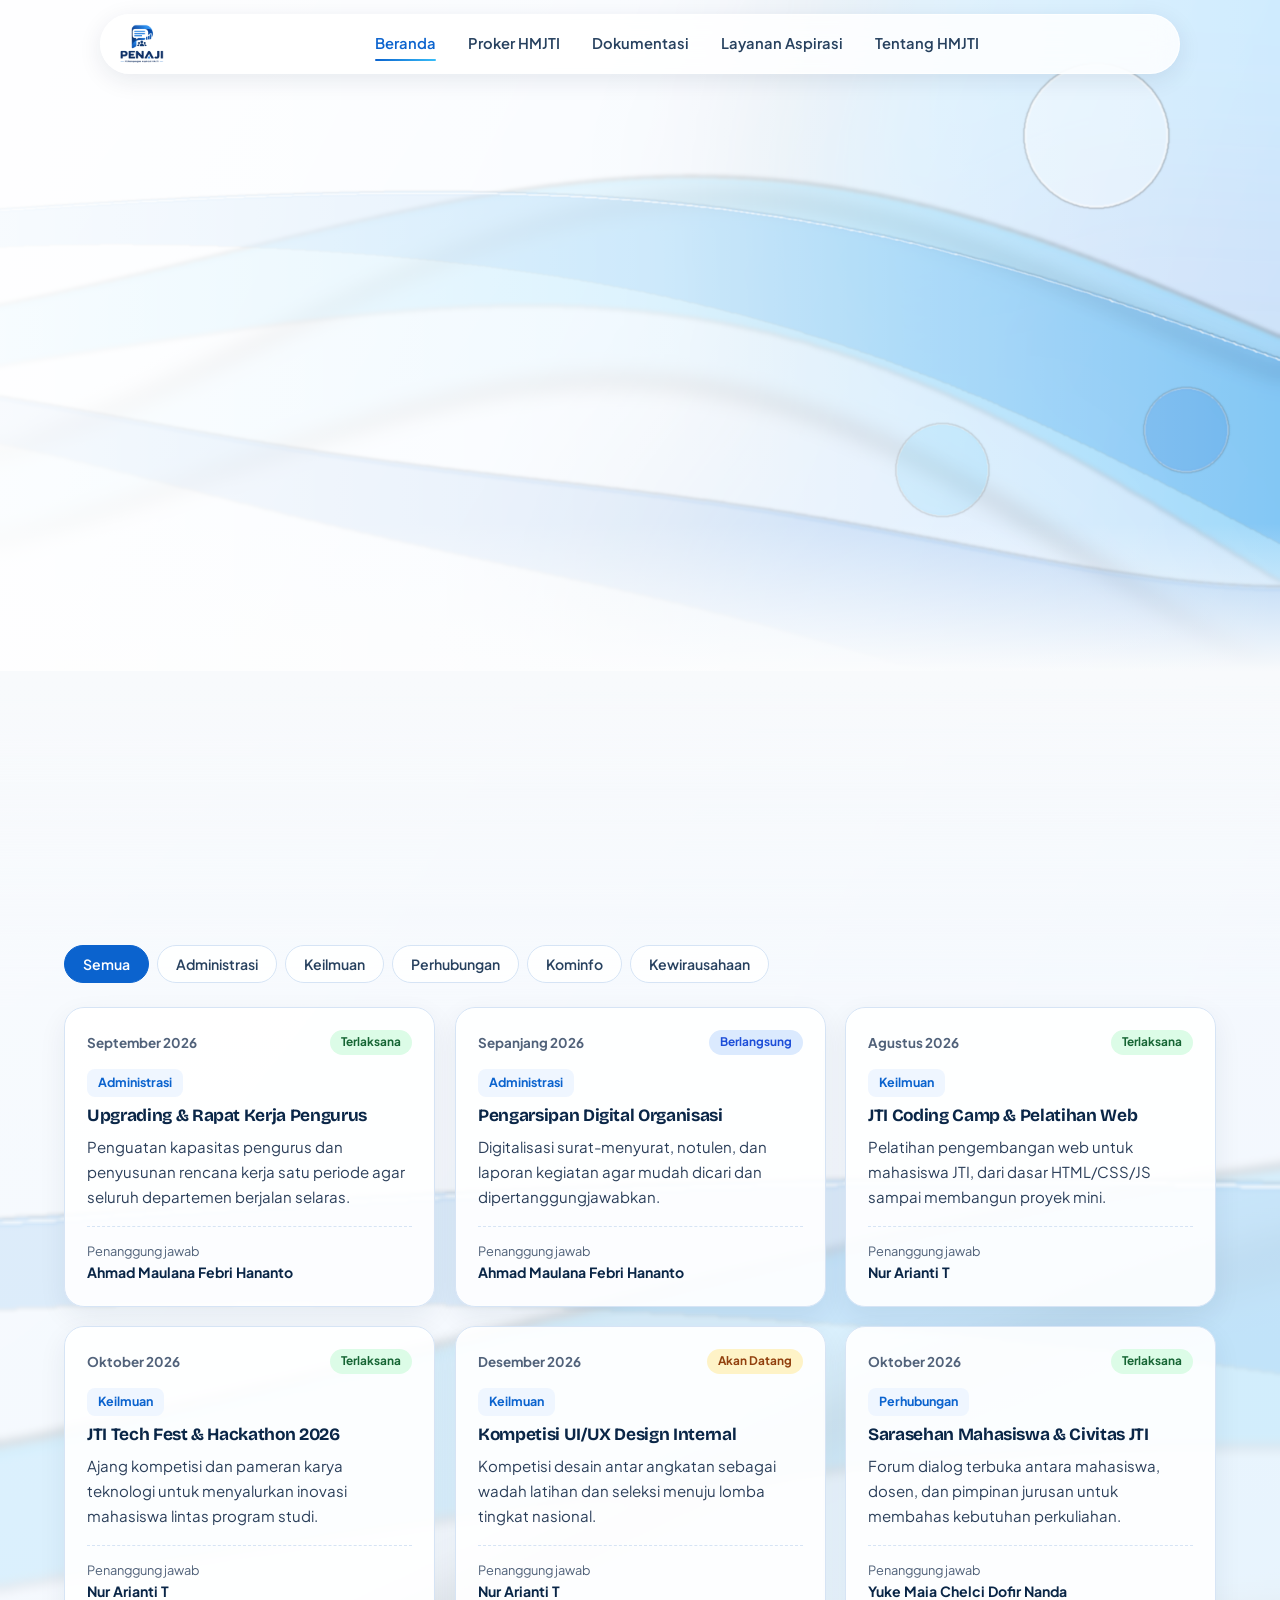
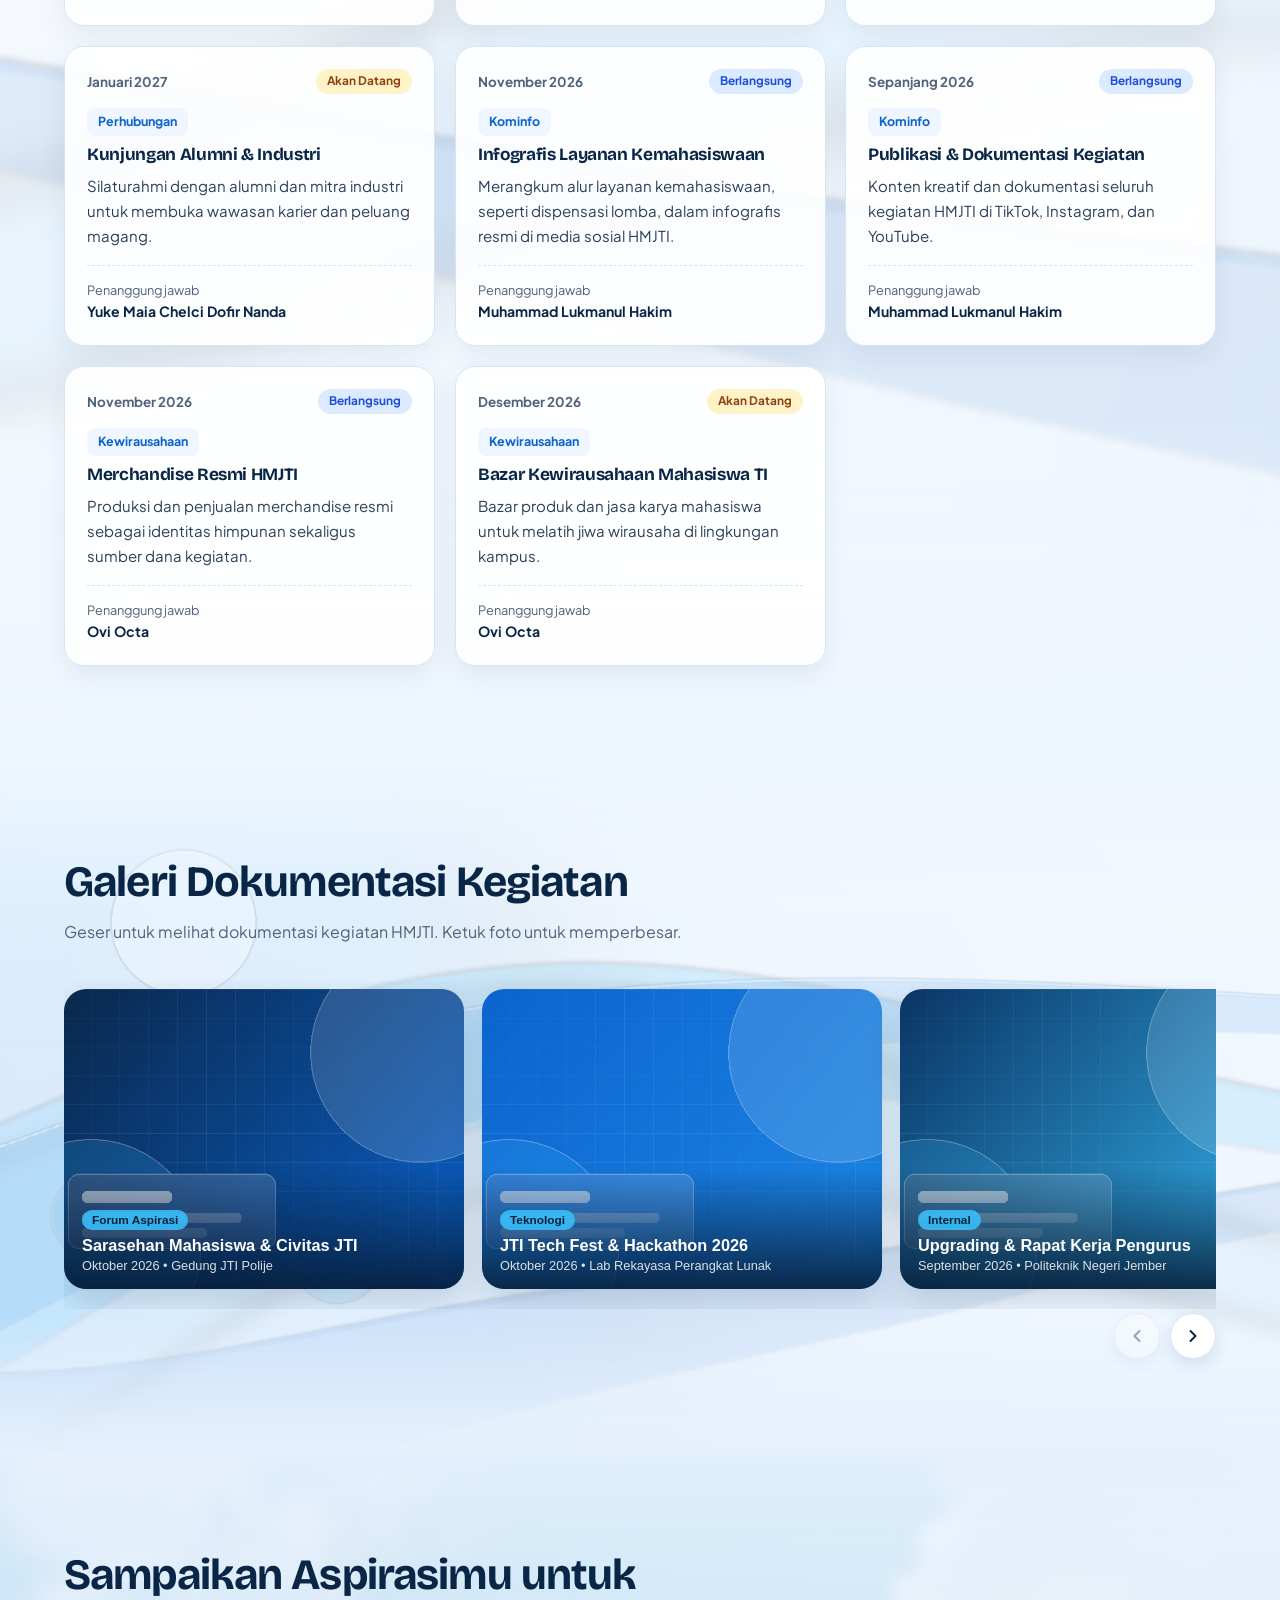
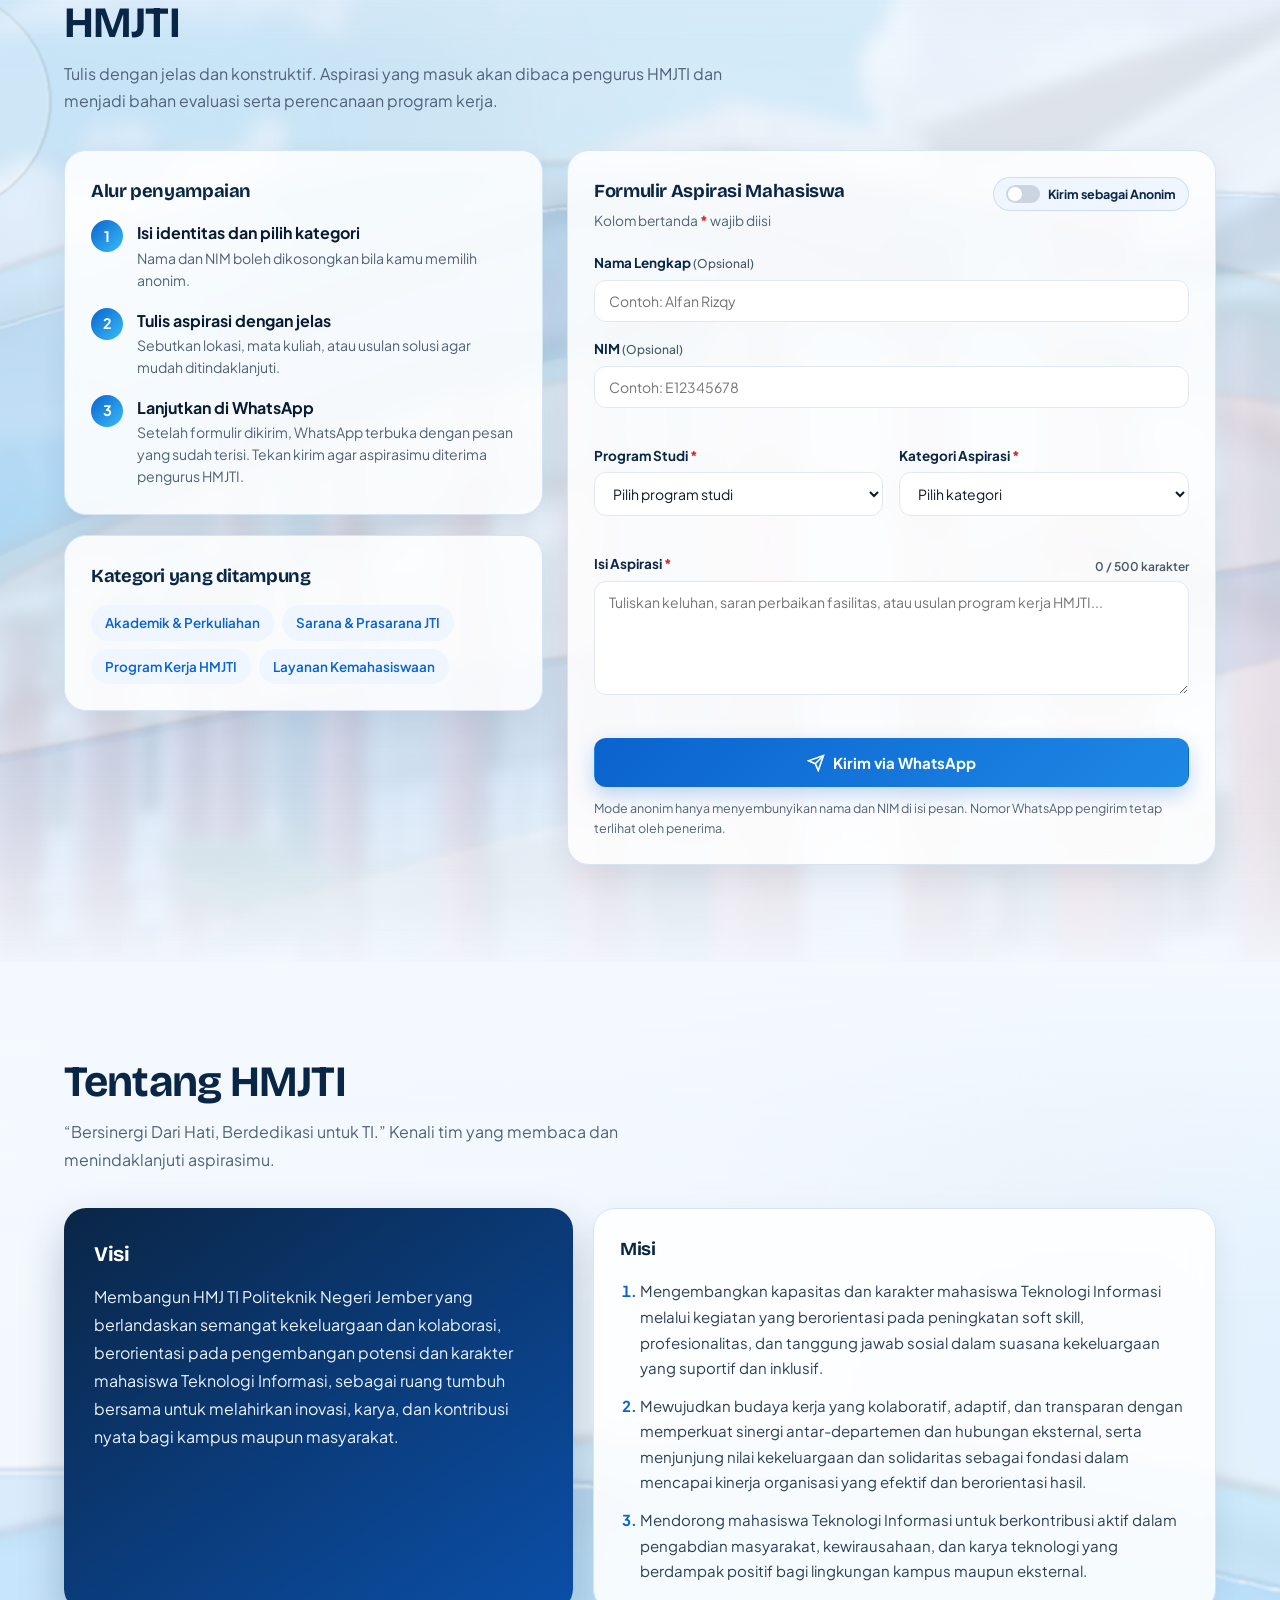
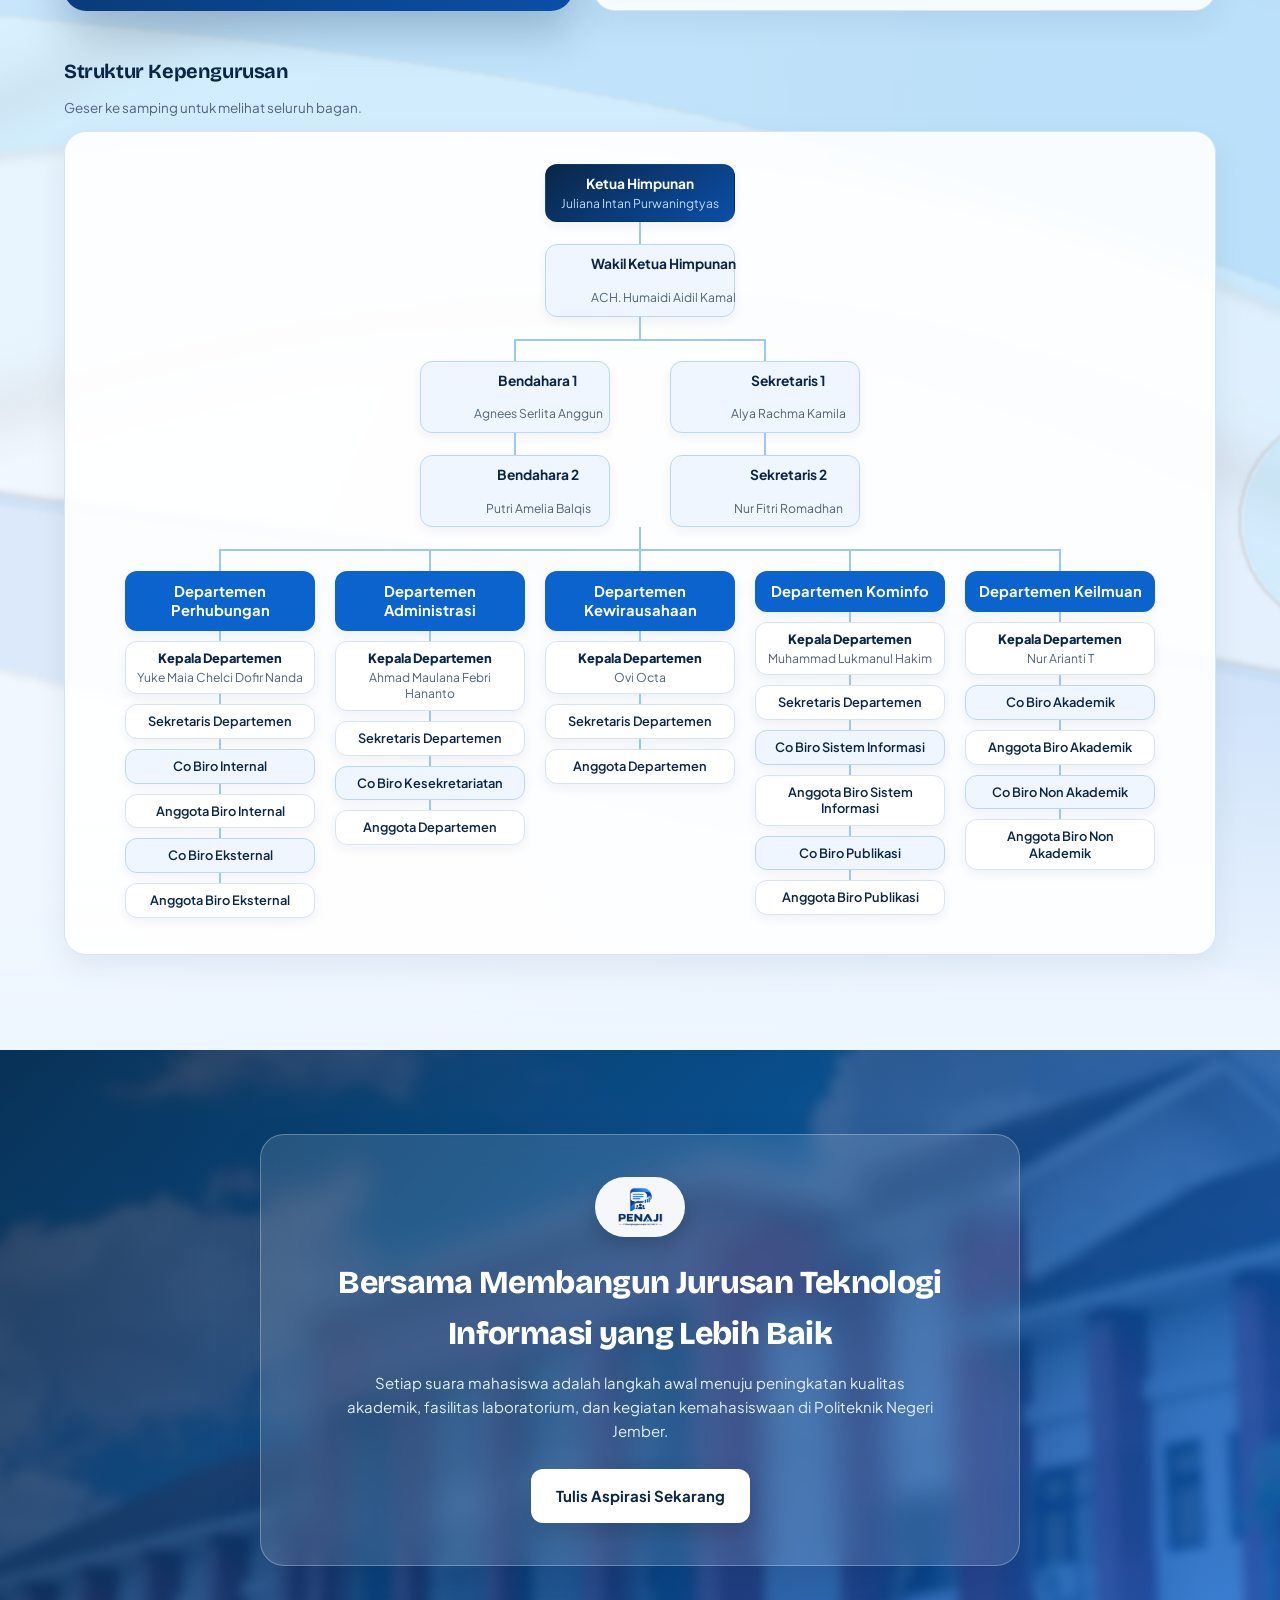
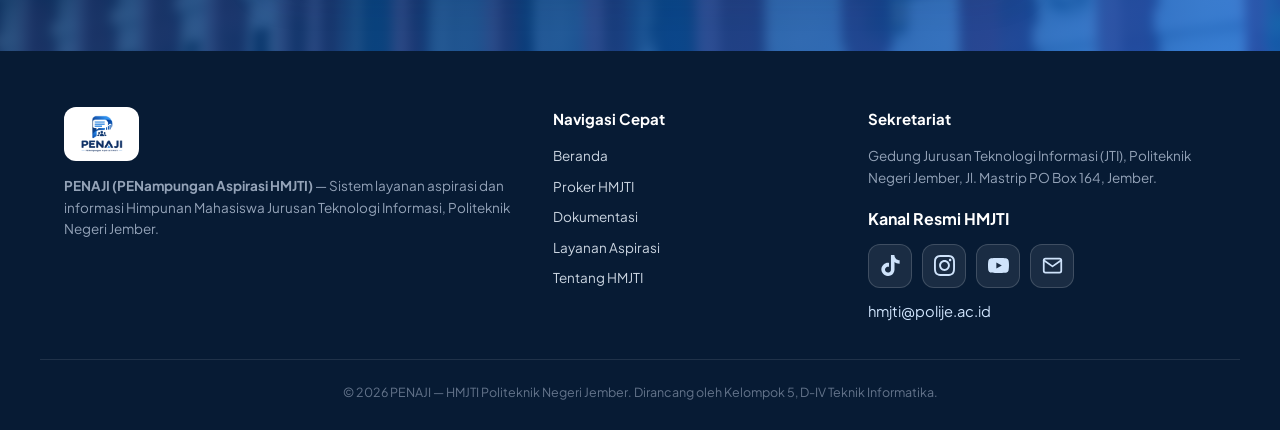
==== index.html @ df143fda "kkkkk" ====
<!DOCTYPE html>
<html lang="id" class="scroll-smooth">

<head>
  <meta charset="UTF-8" />
  <meta name="viewport" content="width=device-width, initial-scale=1.0" />
  <title>PENAJI — PENampungan Aspirasi HMJTI | Politeknik Negeri Jember</title>
  <link rel="preconnect" href="https://fonts.googleapis.com" />
  <link rel="preconnect" href="https://fonts.gstatic.com" crossorigin />
  <link
    href="https://fonts.googleapis.com/css2?family=Plus+Jakarta+Sans:wght@400;500;600;700;800&family=Bricolage+Grotesque:opsz,wght@12..96,600;12..96,700;12..96,800&display=swap"
    rel="stylesheet" />
  <link rel="stylesheet" href="css/style.css" />
  <link rel="stylesheet" href="css/penaji.css" />
  <link rel="stylesheet" href="css/hierarki.css" />
  <meta name="theme-color" content="#0A2647" />
</head>

<body>

  <div id="publicView" class="view-container">

    <noscript>
      <style>
        .reveal {
          opacity: 1 !important;
          transform: none !important
        }
      </style>
    </noscript>
    <header class="topnav" id="topnav">
      <div class="container tn-in">
        <a href="#beranda" class="tn-brand" aria-label="Beranda PENAJI"><img src="assets/logo-penaji.png"
            alt="Logo PENAJI" /></a>
        <nav class="tn-links" id="navMenu" aria-label="Navigasi utama">
          <a class="tl active" href="#beranda">Beranda</a>
          <a class="tl" href="#proker">Proker HMJTI</a>
          <a class="tl" href="#galeri">Dokumentasi</a>
          <a class="tl" href="#aspirasi">Layanan Aspirasi</a>
          <a class="tl" href="#profil">Tentang HMJTI</a>
        </nav>
        <button type="button" class="tn-burger" id="mobileMenuBtn" aria-label="Buka menu" aria-expanded="false"
          aria-controls="navMenu"><span></span><span></span><span></span></button>
      </div>
    </header>

    <section id="beranda" class="hero">
      <div class="container hero-grid">
        <div class="hero-left" id="heroLeft">
          <span class="pill reveal"><i class="pulse"></i>Platform Resmi Aspirasi Mahasiswa JTI Polije</span>
          <h1 class="reveal">Suarakan Aspirasimu, Wujudkan Perubahan Nyata di <em>JTI Polije</em></h1>
          <p class="lead reveal"><strong>PENAJI (PENampungan Aspirasi HMJTI)</strong> adalah portal resmi Himpunan
            Mahasiswa Jurusan Teknologi Informasi Politeknik Negeri Jember untuk menampung saran, kritik, dan usulan
            secara terstruktur.</p>
          <div class="hero-cta reveal">
            <a href="#aspirasi" class="btn btn-primary btn-lg">
              <svg width="18" height="18" viewBox="0 0 24 24" fill="none" stroke="currentColor" stroke-width="2.2"
                stroke-linecap="round" stroke-linejoin="round">
                <path d="M21 15a2 2 0 0 1-2 2H7l-4 4V5a2 2 0 0 1 2-2h14a2 2 0 0 1 2 2z" />
              </svg>
              Kirim Aspirasi Sekarang
            </a>
            <a href="#proker" class="btn btn-glass btn-lg">Lihat Proker HMJTI</a>
          </div>
        </div>
        <div class="reveal" style="--i:2">
          <aside class="hl float f3">
            <div class="hl-h">
              <h3>Highlight Proker HMJTI</h3><a href="#proker">Lihat semua</a>
            </div>
            <div id="hlList"></div>
          </aside>
        </div>
      </div>
    </section>

    <section id="proker" class="sx b1">
      <div class="container">
        <div class="sh reveal">
          <h2>Program Kerja HMJTI</h2>
          <p>Rangkaian program kerja HMJTI yang dijalankan oleh tiap departemen. Pilih departemen untuk melihat program
            yang sudah terlaksana, sedang berlangsung, maupun yang akan datang.</p>
        </div>
        <div class="fps reveal" id="prokerFilters" role="group" aria-label="Filter proker berdasarkan departemen">
          <button type="button" class="fp active" data-f="all" aria-pressed="true">Semua</button>
          <button type="button" class="fp" data-f="Administrasi" aria-pressed="false">Administrasi</button>
          <button type="button" class="fp" data-f="Keilmuan" aria-pressed="false">Keilmuan</button>
          <button type="button" class="fp" data-f="Perhubungan" aria-pressed="false">Perhubungan</button>
          <button type="button" class="fp" data-f="Kominfo" aria-pressed="false">Kominfo</button>
          <button type="button" class="fp" data-f="Kewirausahaan" aria-pressed="false">Kewirausahaan</button>
        </div>
        <div class="pg" id="prokerGrid" aria-live="polite"></div>
      </div>
    </section>

    <section id="galeri" class="sx b2">
      <div class="container">
        <div class="sh reveal">
          <h2>Galeri Dokumentasi Kegiatan</h2>
          <p>Geser untuk melihat dokumentasi kegiatan HMJTI. Ketuk foto untuk memperbesar.</p>
        </div>
        <div class="car reveal">
          <div class="track" id="galTrack" tabindex="0" aria-label="Galeri foto kegiatan"></div>
          <div class="car-ctl">
            <button type="button" class="car-btn" id="galPrev" aria-label="Foto sebelumnya"><svg width="20" height="20"
                viewBox="0 0 24 24" fill="none" stroke="currentColor" stroke-width="2.4" stroke-linecap="round"
                stroke-linejoin="round">
                <polyline points="15 18 9 12 15 6" />
              </svg></button>
            <button type="button" class="car-btn" id="galNext" aria-label="Foto berikutnya"><svg width="20" height="20"
                viewBox="0 0 24 24" fill="none" stroke="currentColor" stroke-width="2.4" stroke-linecap="round"
                stroke-linejoin="round">
                <polyline points="9 18 15 12 9 6" />
              </svg></button>
          </div>
        </div>
      </div>
    </section>

    <section id="aspirasi" class="sx b3">
      <div class="container">
        <div class="sh reveal">
          <h2>Sampaikan Aspirasimu untuk HMJTI</h2>
          <p>Tulis dengan jelas dan konstruktif. Aspirasi yang masuk akan dibaca pengurus HMJTI dan menjadi bahan
            evaluasi serta perencanaan program kerja.</p>
        </div>
        <div class="asp-grid">
          <div class="asp-side">
            <div class="card reveal" style="--i:0">
              <h3>Alur penyampaian</h3>
              <ol class="steps">
                <li><b>1</b>
                  <div><strong>Isi identitas dan pilih kategori</strong>
                    <p>Nama dan NIM boleh dikosongkan bila kamu memilih anonim.</p>
                  </div>
                </li>
                <li><b>2</b>
                  <div><strong>Tulis aspirasi dengan jelas</strong>
                    <p>Sebutkan lokasi, mata kuliah, atau usulan solusi agar mudah ditindaklanjuti.</p>
                  </div>
                </li>
                <li><b>3</b>
                  <div><strong>Lanjutkan di WhatsApp</strong>
                    <p>Setelah formulir dikirim, WhatsApp terbuka dengan pesan yang sudah terisi. Tekan kirim agar
                      aspirasimu diterima pengurus HMJTI.</p>
                  </div>
                </li>
              </ol>
            </div>
            <div class="card reveal" style="--i:1">
              <h3>Kategori yang ditampung</h3>
              <div class="chips"><span>Akademik &amp; Perkuliahan</span><span>Sarana &amp; Prasarana
                  JTI</span><span>Program Kerja HMJTI</span><span>Layanan Kemahasiswaan</span></div>
            </div>
          </div>

          <div class="card form-card reveal" style="--i:1">
            <div class="fc-head">
              <div>
                <h3>Formulir Aspirasi Mahasiswa</h3>
                <p>Kolom bertanda <span class="req">*</span> wajib diisi</p>
              </div>
              <label class="anon-switch"><input type="checkbox" id="anonToggle" /><span class="anon-slider"></span><span
                  class="anon-text">Kirim sebagai Anonim</span></label>
            </div>
            <form id="aspirasiForm" novalidate>
              <div class="form-group">
                <label for="inputNama" class="form-label">Nama Lengkap <span class="opt-tag">(Opsional)</span></label>
                <input type="text" id="inputNama" class="form-control" placeholder="Contoh: Alfan Rizqy"
                  autocomplete="name" />
              </div>
              <div class="form-group">
                <label for="inputNim" class="form-label">NIM <span class="opt-tag">(Opsional)</span></label>
                <input type="text" id="inputNim" class="form-control" placeholder="Contoh: E12345678" maxlength="12"
                  autocomplete="off" />
                <span class="error-msg" id="errNim"></span>
              </div>
              <div class="row2">
                <div class="form-group">
                  <label for="selectProdi" class="form-label">Program Studi <span class="req">*</span></label>
                  <select id="selectProdi" class="form-control" required>
                    <option value="">Pilih program studi</option>
                    <option>D-IV Teknik Informatika</option>
                    <option>D-III Manajemen Informatika</option>
                    <option>D-III Teknik Komputer</option>
                    <option>D-IV Teknologi Rekayasa Komputer</option>
                  </select>
                  <span class="error-msg" id="errProdi"></span>
                </div>
                <div class="form-group">
                  <label for="selectKategori" class="form-label">Kategori Aspirasi <span class="req">*</span></label>
                  <select id="selectKategori" class="form-control" required>
                    <option value="">Pilih kategori</option>
                    <option value="Akademik &amp; Perkuliahan">Akademik &amp; Perkuliahan</option>
                    <option value="Sarana &amp; Prasarana JTI">Sarana &amp; Prasarana JTI</option>
                    <option value="Program Kerja HMJTI">Program Kerja HMJTI</option>
                    <option value="Layanan Kemahasiswaan">Layanan Kemahasiswaan</option>
                  </select>
                  <span class="error-msg" id="errKategori"></span>
                </div>
              </div>
              <div class="form-group">
                <div class="lb-between"><label for="textareaAspirasi" class="form-label">Isi Aspirasi <span
                      class="req">*</span></label><span class="char-counter" id="charCounter">0 / 500 karakter</span>
                </div>
                <textarea id="textareaAspirasi" class="form-control" rows="5" maxlength="500"
                  placeholder="Tuliskan keluhan, saran perbaikan fasilitas, atau usulan program kerja HMJTI..."
                  required></textarea>
                <span class="error-msg" id="errAspirasi"></span>
              </div>
              <button type="submit" class="btn btn-primary btn-block btn-lg">
                <svg width="18" height="18" viewBox="0 0 24 24" fill="none" stroke="currentColor" stroke-width="2.2">
                  <line x1="22" y1="2" x2="11" y2="13" />
                  <polygon points="22 2 15 22 11 13 2 9 22 2" />
                </svg>
                Kirim via WhatsApp
              </button>
              <p style="margin:12px 0 0;font-size:12.5px;color:#51627a;line-height:1.55">Mode anonim hanya
                menyembunyikan nama dan NIM di isi pesan. Nomor WhatsApp pengirim tetap terlihat oleh penerima.</p>
            </form>
          </div>
        </div>
      </div>
    </section>

    <section id="profil" class="sx b4">
      <div class="container">
        <div class="sh reveal">
          <h2>Tentang HMJTI</h2>
          <p>“Bersinergi Dari Hati, Berdedikasi untuk TI.” Kenali tim yang membaca dan menindaklanjuti aspirasimu.</p>
        </div>
        <div class="vm">
          <div class="vcard reveal" style="--i:0">
            <h3>Visi</h3>
            <p>Membangun HMJ TI Politeknik Negeri Jember yang berlandaskan semangat kekeluargaan dan kolaborasi,
              berorientasi pada pengembangan potensi dan karakter mahasiswa Teknologi Informasi, sebagai ruang tumbuh
              bersama untuk melahirkan inovasi, karya, dan kontribusi nyata bagi kampus maupun masyarakat.</p>
          </div>
          <div class="card reveal" style="--i:1">
            <h3>Misi</h3>
            <ol class="misi">
              <li>Mengembangkan kapasitas dan karakter mahasiswa Teknologi Informasi melalui kegiatan yang berorientasi
                pada peningkatan soft skill, profesionalitas, dan tanggung jawab sosial dalam suasana kekeluargaan yang
                suportif dan inklusif.</li>
              <li>Mewujudkan budaya kerja yang kolaboratif, adaptif, dan transparan dengan memperkuat sinergi
                antar-departemen dan hubungan eksternal, serta menjunjung nilai kekeluargaan dan solidaritas sebagai
                fondasi dalam mencapai kinerja organisasi yang efektif dan berorientasi hasil.</li>
              <li>Mendorong mahasiswa Teknologi Informasi untuk berkontribusi aktif dalam pengabdian masyarakat,
                kewirausahaan, dan karya teknologi yang berdampak positif bagi lingkungan kampus maupun eksternal.</li>
            </ol>
          </div>
        </div>
        <h3 class="sub reveal">Struktur Kepengurusan</h3>
        <p class="org-hint reveal">Geser ke samping untuk melihat seluruh bagan.</p>
        <div class="org-wrap reveal">
          <div class="org" id="orgChart" role="group" aria-label="Bagan hierarki kepengurusan HMJTI"></div>
        </div>
      </div>
    </section>

    <section class="cta-banner-section">
      <div class="cta-bg-wrapper" aria-hidden="true">
        <img src="assets/gedung-jti.jpg" alt="Gedung Jurusan Teknologi Informasi Politeknik Negeri Jember"
          class="cta-bg-blur-img" />
        <div class="cta-bg-overlay"></div>
      </div>

      <div class="container cta-banner-inner">
        <div class="cta-glass-box">
          <div class="cta-logo-pill">
            <img src="assets/logo-penaji.png" alt="Logo PENAJI" />
          </div>
          <h2>Bersama Membangun Jurusan Teknologi Informasi yang Lebih Baik</h2>
          <p>
            Setiap suara mahasiswa adalah langkah awal menuju peningkatan kualitas akademik, fasilitas laboratorium, dan
            kegiatan kemahasiswaan di Politeknik Negeri Jember.
          </p>
          <div class="cta-banner-buttons">
            <a href="#aspirasi" class="btn btn-white btn-lg">Tulis Aspirasi Sekarang</a>
          </div>
        </div>
      </div>
    </section>

    <footer class="site-footer no-print">
      <div class="container footer-grid">
        <div class="footer-brand">
          <div class="footer-logo-wrap">
            <img src="assets/logo-penaji.png" alt="Logo PENAJI HMJTI" />
          </div>
          <p>
            <strong>PENAJI (PENampungan Aspirasi HMJTI)</strong> — Sistem layanan aspirasi dan informasi Himpunan
            Mahasiswa Jurusan Teknologi Informasi, Politeknik Negeri Jember.
          </p>
        </div>

        <div class="footer-links">
          <h4>Navigasi Cepat</h4>
          <ul>
            <li><a href="#beranda">Beranda</a></li>
            <li><a href="#proker">Proker HMJTI</a></li>
            <li><a href="#galeri">Dokumentasi</a></li>
            <li><a href="#aspirasi">Layanan Aspirasi</a></li>
            <li><a href="#profil">Tentang HMJTI</a></li>
          </ul>
        </div>

        <div class="footer-contact">
          <h4>Sekretariat</h4>
          <p>Gedung Jurusan Teknologi Informasi (JTI), Politeknik Negeri Jember, Jl. Mastrip PO Box 164, Jember.</p>
          <svg width="0" height="0" style="position:absolute" aria-hidden="true">
            <defs>
              <linearGradient id="igG" x1="0" y1="1" x2="1" y2="0">
                <stop offset="0" stop-color="#FEDA75" />
                <stop offset=".35" stop-color="#FA7E1E" />
                <stop offset=".6" stop-color="#D62976" />
                <stop offset=".8" stop-color="#962FBF" />
                <stop offset="1" stop-color="#4F5BD5" />
              </linearGradient>
            </defs>
          </svg>
          <div class="kanal">
            <h5>Kanal Resmi HMJTI</h5>
            <div class="kn-row"><a class="kn kn-tt" href="https://www.tiktok.com/@hmjtipolije" target="_blank"
                rel="noopener noreferrer" aria-label="TikTok HMJTI"><svg viewBox="0 0 24 24" aria-hidden="true">
                  <path
                    d="M12.525.02c1.31-.02 2.61-.01 3.91-.02.08 1.53.63 3.09 1.75 4.17 1.12 1.11 2.7 1.62 4.24 1.79v4.03c-1.44-.05-2.89-.35-4.2-.97-.57-.26-1.1-.59-1.62-.93-.01 2.92.01 5.84-.02 8.75-.08 1.4-.54 2.79-1.35 3.94-1.31 1.92-3.58 3.17-5.91 3.21-1.43.08-2.86-.31-4.08-1.03-2.02-1.19-3.44-3.37-3.65-5.71-.02-.5-.03-1-.01-1.49.18-1.9 1.12-3.72 2.58-4.96 1.66-1.44 3.98-2.13 6.15-1.72.02 1.48-.04 2.96-.04 4.44-.99-.32-2.15-.23-3.02.37-.63.41-1.11 1.04-1.36 1.75-.21.51-.15 1.07-.14 1.61.24 1.64 1.82 3.02 3.5 2.87 1.12-.01 2.19-.66 2.77-1.61.19-.33.4-.67.41-1.06.1-1.79.06-3.57.07-5.36.01-4.03-.01-8.05.02-12.07z" />
                </svg></a><a class="kn kn-ig" href="https://www.instagram.com/hmjtipolije" target="_blank"
                rel="noopener noreferrer" aria-label="Instagram HMJTI"><svg viewBox="0 0 24 24" aria-hidden="true">
                  <path
                    d="M12 2.163c3.204 0 3.584.012 4.85.07 3.252.148 4.771 1.691 4.919 4.919.058 1.265.069 1.645.069 4.849 0 3.205-.012 3.584-.069 4.849-.149 3.225-1.664 4.771-4.919 4.919-1.266.058-1.644.07-4.85.07-3.204 0-3.584-.012-4.849-.07-3.26-.149-4.771-1.699-4.919-4.92-.058-1.265-.07-1.644-.07-4.849 0-3.204.013-3.583.07-4.849.149-3.227 1.664-4.771 4.919-4.919 1.266-.057 1.645-.069 4.849-.069zm0-2.163c-3.259 0-3.667.014-4.947.072-4.358.2-6.78 2.618-6.98 6.98-.059 1.281-.073 1.689-.073 4.948 0 3.259.014 3.668.072 4.948.2 4.358 2.618 6.78 6.98 6.98 1.281.058 1.689.072 4.948.072 3.259 0 3.668-.014 4.948-.072 4.351-.2 6.78-2.618 6.98-6.98.059-1.28.073-1.689.073-4.948 0-3.259-.014-3.667-.072-4.947-.196-4.354-2.617-6.78-6.979-6.98-1.281-.059-1.69-.073-4.949-.073zm0 5.838c-3.403 0-6.162 2.759-6.162 6.162s2.759 6.163 6.162 6.163 6.162-2.759 6.162-6.163c0-3.403-2.759-6.162-6.162-6.162zm0 10.162c-2.209 0-4-1.79-4-4 0-2.209 1.791-4 4-4s4 1.791 4 4c0 2.21-1.791 4-4 4zm6.406-11.845c-.796 0-1.441.645-1.441 1.44s.645 1.44 1.441 1.44c.795 0 1.439-.645 1.439-1.44s-.644-1.44-1.439-1.44z" />
                </svg></a><a class="kn kn-yt" href="https://www.youtube.com/@hmjtipolije" target="_blank"
                rel="noopener noreferrer" aria-label="YouTube HMJTI"><svg viewBox="0 0 24 24" aria-hidden="true">
                  <path
                    d="M23.498 6.186a3.016 3.016 0 0 0-2.122-2.136C19.505 3.545 12 3.545 12 3.545s-7.505 0-9.377.505A3.017 3.017 0 0 0 .502 6.186C0 8.07 0 12 0 12s0 3.93.502 5.814a3.016 3.016 0 0 0 2.122 2.136c1.871.505 9.376.505 9.376.505s7.505 0 9.377-.505a3.015 3.015 0 0 0 2.122-2.136C24 15.93 24 12 24 12s0-3.93-.502-5.814zM9.545 15.568V8.432L15.818 12l-6.273 3.568z" />
                </svg></a><a class="kn kn-ml" href="mailto:hmjti@polije.ac.id" aria-label="Email HMJTI"><svg class="st"
                  viewBox="0 0 24 24" aria-hidden="true">
                  <rect x="2" y="4" width="20" height="16" rx="2" />
                  <polyline points="22,6 12,13 2,6" />
                </svg></a></div><a class="kn-mail" href="mailto:hmjti@polije.ac.id">hmjti@polije.ac.id</a>
          </div>
        </div>
      </div>

      <div class="container footer-bottom">
        <span>&copy; 2026 PENAJI — HMJTI Politeknik Negeri Jember. Dirancang oleh Kelompok 5, D-IV Teknik
          Informatika.</span>
      </div>
    </footer>
  </div>

  <div class="modal-backdrop hidden no-print" id="successModal" role="dialog" aria-modal="true"
    aria-labelledby="successModalTitle">
    <div class="modal-card success-modal-card">
      <div class="success-icon-ring">
        <svg width="32" height="32" viewBox="0 0 24 24" fill="none" stroke="currentColor" stroke-width="2.6"
          stroke-linecap="round" stroke-linejoin="round">
          <polyline points="20 6 9 17 4 12" />
        </svg>
      </div>
      <span class="feature-badge" data-fid="F-07">F-07 • Notifikasi Sukses</span>
      <h3 id="successModalTitle">Lanjutkan di WhatsApp</h3>
      <p>Aspirasimu sudah disiapkan dalam pesan WhatsApp. <strong>Tekan tombol kirim di WhatsApp</strong> agar sampai ke
        pengurus HMJTI.</p>
      <div class="success-modal-actions" style="flex-wrap:wrap">
        <a class="btn btn-primary" id="waRetryBtn" href="#" target="_blank" rel="noopener noreferrer">Buka WhatsApp
          Lagi</a>
        <button type="button" class="btn btn-glass" id="closeSuccessModalBtn">Selesai</button>
      </div>
    </div>
  </div>

  <div class="modal-backdrop hidden no-print" id="lightboxModal" role="dialog" aria-modal="true">
    <div class="modal-card lightbox-card">
      <button type="button" class="modal-close" id="closeLightboxBtn" aria-label="Tutup Pratinjau">&times;</button>
      <img src="" alt="" id="lightboxImg" class="lightbox-img" />
      <div class="lightbox-caption">
        <h4 id="lightboxTitle"></h4>
        <p id="lightboxDate"></p>
      </div>
    </div>
  </div>

  <script src="js/app.js"></script>
</body>
---- css/style.css ----
/* PENAJI - style.css (admin, modal, form, tombol, CTA, footer). Dimuat sebelum penaji.css */
:root {
  --navy: #0A2647;
  --navy-dark: #071B34;
  --royal: #0B63CE;
  --electric: #1E88E5;
  --sky: #38BDF8;
  --bg-page: #F8FAFC;
  --bg-tint: #EFF6FF;
  --white: #FFFFFF;
  --text-main: #0F172A;
  --text-muted: #475569;
  --border-light: #E2E8F0;
  --border-blue: rgba(11, 99, 206, .16);
  --shadow-sm: 0 4px 14px rgba(10, 38, 71, .05);
  --shadow-md: 0 12px 32px rgba(10, 38, 71, .08);
  --shadow-lg: 0 22px 48px rgba(10, 38, 71, .14);
  --radius-md: 16px;
  --radius-lg: 24px
}

*,
*::before,
*::after {
  box-sizing: border-box
}

body {
  margin: 0;
  font-family: 'Plus Jakarta Sans', -apple-system, BlinkMacSystemFont, sans-serif;
  color: var(--text-main);
  background-color: var(--bg-page);
  line-height: 1.6;
  -webkit-font-smoothing: antialiased
}

img {
  max-width: 100%;
  display: block
}

a {
  color: inherit;
  text-decoration: none
}

.hidden {
  display: none !important
}

.container {
  width: 100%;
  max-width: 1200px;
  margin: 0 auto;
  padding: 0 24px
}

/* Badge ID fitur */
.feature-badge {
  display: none;
  align-items: center;
  padding: 3px 9px;
  border-radius: 6px;
  background: #FEF3C7;
  color: #92400E;
  border: 1px solid #F59E0B;
  font-size: 11px;
  font-weight: 700;
  letter-spacing: .02em
}

body.show-feature-badges .feature-badge {
  display: inline-flex
}

/* Tombol */
.btn {
  display: inline-flex;
  align-items: center;
  justify-content: center;
  gap: 8px;
  font-family: inherit;
  font-weight: 700;
  border-radius: 12px;
  border: 1px solid transparent;
  cursor: pointer;
  transition: all .22s ease;
  padding: 11px 20px;
  font-size: 14px
}

.btn-sm {
  padding: 8px 15px;
  font-size: 13px;
  border-radius: 10px
}

.btn-lg {
  padding: 14px 24px;
  font-size: 15px
}

.btn-block {
  width: 100%
}

.btn-primary {
  background: linear-gradient(135deg, var(--royal), var(--electric));
  color: var(--white);
  box-shadow: 0 8px 20px rgba(11, 99, 206, .26)
}

.btn-primary:hover {
  transform: translateY(-1px);
  box-shadow: 0 12px 26px rgba(11, 99, 206, .34)
}

.btn-glass {
  background: rgba(255, 255, 255, .85);
  border-color: var(--border-blue);
  color: var(--navy);
  backdrop-filter: blur(8px)
}

.btn-glass:hover {
  background: var(--white);
  border-color: var(--royal);
  color: var(--royal)
}

.btn-white {
  background: var(--white);
  color: var(--navy);
  box-shadow: 0 10px 24px rgba(0, 0, 0, .16)
}

.btn-white:hover {
  background: #F0F9FF;
  transform: translateY(-1px)
}

.btn-excel {
  background: #0F766E;
  color: var(--white)
}

.btn-excel:hover {
  background: #0D5F59
}

.btn-outline-danger {
  background: #FEF2F2;
  border-color: #FECACA;
  color: #DC2626
}

.btn-outline-danger:hover {
  background: #FEE2E2
}

.badge-blue {
  background: #DBEAFE;
  color: var(--royal);
  font-size: 12px;
  font-weight: 700;
  padding: 4px 11px;
  border-radius: 999px
}

.card-surface {
  background: var(--white);
  border: 1px solid var(--border-light);
  border-radius: var(--radius-lg);
  padding: 28px;
  box-shadow: var(--shadow-sm)
}

/* Form */
.req {
  color: #DC2626;
  font-weight: 800
}

.opt-tag {
  font-weight: 500;
  color: var(--text-muted);
  font-size: 12px
}

.anon-switch {
  display: inline-flex;
  align-items: center;
  gap: 8px;
  cursor: pointer;
  background: var(--bg-tint);
  padding: 6px 12px;
  border-radius: 999px;
  border: 1px solid var(--border-blue)
}

.anon-switch input {
  display: none
}

.anon-slider {
  width: 34px;
  height: 18px;
  background: #CBD5E1;
  border-radius: 999px;
  position: relative;
  transition: .2s
}

.anon-slider::after {
  content: "";
  width: 14px;
  height: 14px;
  border-radius: 50%;
  background: var(--white);
  position: absolute;
  top: 2px;
  left: 2px;
  transition: .2s
}

.anon-switch input:checked+.anon-slider {
  background: var(--royal)
}

.anon-switch input:checked+.anon-slider::after {
  transform: translateX(16px)
}

.anon-text {
  font-size: 12.5px;
  font-weight: 700;
  color: var(--navy)
}

.form-group {
  margin-bottom: 16px
}

.form-label {
  display: block;
  font-size: 13.5px;
  font-weight: 700;
  color: var(--navy);
  margin-bottom: 6px
}

.char-counter {
  font-size: 12px;
  color: var(--text-muted);
  font-weight: 600
}

.form-control {
  width: 100%;
  padding: 11px 14px;
  border-radius: 12px;
  border: 1.5px solid var(--border-light);
  font-family: inherit;
  font-size: 14px;
  color: var(--text-main);
  background: var(--white);
  transition: border-color .2s, box-shadow .2s
}

.form-control:focus {
  outline: none;
  border-color: var(--royal);
  box-shadow: 0 0 0 3px rgba(11, 99, 206, .12)
}

.form-control.is-invalid {
  border-color: #EF4444;
  background: #FEF2F2
}

.form-control:disabled {
  background: #F1F5F9;
  color: var(--text-muted);
  cursor: not-allowed
}

.error-msg {
  display: block;
  font-size: 12px;
  font-weight: 600;
  color: #DC2626;
  margin-top: 5px;
  min-height: 16px
}

/* CTA banner */
.cta-banner-section {
  position: relative;
  overflow: hidden;
  padding: 84px 0
}

.cta-bg-wrapper {
  position: absolute;
  inset: 0;
  z-index: 0
}

.cta-bg-blur-img {
  width: 100%;
  height: 100%;
  object-fit: cover;
  object-position: center 35%;
  filter: blur(5px);
  transform: scale(1.06)
}

.cta-bg-overlay {
  position: absolute;
  inset: 0;
  background: linear-gradient(135deg, rgba(10, 38, 71, .86) 0%, rgba(11, 99, 206, .78) 100%)
}

.cta-banner-inner {
  position: relative;
  z-index: 1;
  display: flex;
  justify-content: center
}

.cta-glass-box {
  max-width: 760px;
  text-align: center;
  background: rgba(255, 255, 255, .12);
  backdrop-filter: blur(14px);
  border: 1px solid rgba(255, 255, 255, .28);
  border-radius: var(--radius-lg);
  padding: 42px 36px;
  color: var(--white);
  box-shadow: var(--shadow-lg)
}

.cta-logo-pill {
  display: inline-flex;
  background: rgba(255, 255, 255, .95);
  padding: 10px 22px;
  border-radius: 999px;
  margin-bottom: 20px;
  box-shadow: 0 8px 20px rgba(0, 0, 0, .16)
}

.cta-logo-pill img {
  height: 40px;
  width: auto
}

.cta-glass-box h2 {
  margin: 0 0 12px;
  font-size: clamp(24px, 3vw, 32px);
  font-weight: 800
}

.cta-glass-box p {
  margin: 0 auto 26px;
  max-width: 600px;
  font-size: 15px;
  color: #E0F2FE
}

.cta-banner-buttons {
  display: flex;
  flex-wrap: wrap;
  justify-content: center;
  gap: 14px
}

/* Footer */
.site-footer {
  background: var(--navy-dark);
  color: #CBD5E1;
  padding: 56px 0 28px
}

.footer-grid {
  display: grid;
  grid-template-columns: 1.3fr .8fr 1fr;
  gap: 36px;
  padding-bottom: 36px;
  border-bottom: 1px solid rgba(255, 255, 255, .1)
}

.footer-logo-wrap {
  display: inline-flex;
  background: var(--white);
  padding: 8px 16px;
  border-radius: 12px;
  margin-bottom: 14px
}

.footer-logo-wrap img {
  height: 38px
}

.footer-brand p,
.footer-contact p {
  margin: 0;
  font-size: 13.5px;
  color: #94A3B8
}

.footer-links h4,
.footer-contact h4 {
  margin: 0 0 14px;
  color: var(--white);
  font-size: 15px
}

.footer-links ul {
  list-style: none;
  margin: 0;
  padding: 0;
  display: flex;
  flex-direction: column;
  gap: 9px;
  font-size: 13.5px
}

.footer-links a:hover {
  color: var(--sky)
}

.footer-bottom {
  padding-top: 22px;
  text-align: center;
  font-size: 12.5px;
  color: #64748B
}

/* Admin */
.admin-container {
  min-height: calc(100vh - 46px);
  background: var(--bg-page);
  padding-bottom: 64px
}

.admin-topbar {
  background: var(--white);
  border-bottom: 1px solid var(--border-light);
  padding: 14px 0
}

.admin-topbar-inner {
  display: flex;
  flex-wrap: wrap;
  align-items: center;
  justify-content: space-between;
  gap: 14px
}

.admin-brand-group {
  display: flex;
  align-items: center;
  gap: 12px
}

.admin-logo {
  height: 40px
}

.admin-role-badge {
  background: #DBEAFE;
  color: var(--royal);
  font-size: 12px;
  font-weight: 700;
  padding: 4px 12px;
  border-radius: 999px
}

.admin-user-actions {
  display: flex;
  align-items: center;
  gap: 12px
}

.admin-user-pill {
  display: inline-flex;
  align-items: center;
  gap: 7px;
  font-size: 13px;
  font-weight: 700;
  color: var(--navy);
  background: var(--bg-page);
  padding: 6px 12px;
  border-radius: 999px;
  border: 1px solid var(--border-light)
}

.status-dot-green {
  width: 8px;
  height: 8px;
  border-radius: 50%;
  background: #16A34A
}

.admin-main {
  padding-top: 32px
}

.admin-page-head {
  display: flex;
  flex-wrap: wrap;
  align-items: flex-end;
  justify-content: space-between;
  gap: 18px;
  margin-bottom: 24px
}

.admin-page-head h1 {
  margin: 0 0 6px;
  font-size: 26px;
  color: var(--navy)
}

.admin-page-head p {
  margin: 0;
  font-size: 14px;
  color: var(--text-muted)
}

.export-buttons {
  display: flex;
  flex-wrap: wrap;
  gap: 10px
}

.admin-filter-bar {
  display: grid;
  grid-template-columns: 1.5fr 1fr 1fr .8fr;
  gap: 12px;
  padding: 18px;
  margin-bottom: 20px
}

.search-box {
  position: relative;
  display: flex;
  align-items: center
}

.search-box svg {
  position: absolute;
  left: 13px;
  color: var(--text-muted)
}

.search-box input {
  width: 100%;
  padding: 10px 14px 10px 38px;
  border-radius: 11px;
  border: 1.5px solid var(--border-light);
  font-family: inherit;
  font-size: 13.5px
}

.table-card {
  padding: 0;
  overflow: hidden
}

.table-responsive {
  overflow-x: auto
}

.aspirasi-table {
  width: 100%;
  border-collapse: collapse;
  font-size: 13.5px
}

.aspirasi-table th {
  background: var(--bg-tint);
  color: var(--navy);
  font-weight: 800;
  text-align: left;
  padding: 14px 16px;
  border-bottom: 1px solid var(--border-blue);
  white-space: nowrap
}

.aspirasi-table td {
  padding: 14px 16px;
  border-bottom: 1px solid var(--border-light);
  vertical-align: top;
  color: var(--text-main)
}

.aspirasi-table tbody tr:hover {
  background: #F8FAFC
}

.status-select {
  padding: 5px 10px;
  border-radius: 999px;
  font-family: inherit;
  font-size: 12px;
  font-weight: 700;
  border: 1px solid transparent;
  cursor: pointer
}

.status-select.st-Menunggu {
  background: #FEF3C7;
  color: #92400E;
  border-color: #FDE68A
}

.status-select.st-Diproses {
  background: #DBEAFE;
  color: var(--royal);
  border-color: #BFDBFE
}

.status-select.st-Selesai {
  background: #DCFCE7;
  color: #15803D;
  border-color: #BBF7D0
}

.table-footer-info {
  padding: 14px 18px;
  display: flex;
  flex-wrap: wrap;
  justify-content: space-between;
  gap: 10px;
  font-size: 12.5px;
  color: var(--text-muted);
  background: #F8FAFC
}

/* Modal */
.modal-backdrop {
  position: fixed;
  inset: 0;
  background: rgba(7, 27, 52, .65);
  backdrop-filter: blur(6px);
  z-index: 1300;
  display: flex;
  align-items: center;
  justify-content: center;
  padding: 20px
}

.modal-card {
  background: var(--white);
  border-radius: var(--radius-lg);
  padding: 32px;
  width: 100%;
  max-width: 440px;
  position: relative;
  box-shadow: var(--shadow-lg);
  animation: modalPop .22s ease
}

@keyframes modalPop {
  from {
    opacity: 0;
    transform: scale(.95) translateY(8px)
  }

  to {
    opacity: 1;
    transform: scale(1) translateY(0)
  }
}

.modal-close {
  position: absolute;
  top: 16px;
  right: 18px;
  background: #F1F5F9;
  border: none;
  width: 32px;
  height: 32px;
  border-radius: 50%;
  font-size: 20px;
  line-height: 1;
  color: var(--text-muted);
  cursor: pointer
}

.login-modal-head {
  text-align: center;
  margin-bottom: 22px
}

.modal-logo {
  height: 46px;
  margin: 0 auto 12px
}

.login-modal-head h3 {
  margin: 6px 0;
  font-size: 21px;
  color: var(--navy)
}

.login-modal-head p {
  margin: 0;
  font-size: 13.5px;
  color: var(--text-muted)
}

.login-error-box {
  background: #FEF2F2;
  border: 1px solid #FECACA;
  color: #DC2626;
  font-size: 12.5px;
  font-weight: 600;
  padding: 10px 12px;
  border-radius: 10px;
  margin-bottom: 14px
}

.demo-cred-box {
  margin-top: 18px;
  padding: 12px 14px;
  background: var(--bg-tint);
  border: 1px dashed var(--royal);
  border-radius: 12px;
  display: flex;
  align-items: center;
  justify-content: space-between;
  gap: 10px;
  font-size: 12px;
  color: var(--navy)
}

.btn-fill-demo {
  background: var(--royal);
  color: var(--white);
  border: none;
  border-radius: 8px;
  padding: 6px 11px;
  font-family: inherit;
  font-size: 11.5px;
  font-weight: 700;
  cursor: pointer
}

.success-modal-card {
  text-align: center
}

.success-icon-ring {
  width: 64px;
  height: 64px;
  border-radius: 50%;
  background: #DBEAFE;
  color: var(--royal);
  display: flex;
  align-items: center;
  justify-content: center;
  margin: 0 auto 14px
}

.success-modal-card h3 {
  margin: 8px 0;
  font-size: 22px;
  color: var(--navy)
}

.success-modal-card p {
  margin: 0 0 22px;
  font-size: 14px;
  color: var(--text-muted)
}

.success-modal-actions {
  display: flex;
  justify-content: center;
  gap: 10px
}

.lightbox-card {
  max-width: 720px;
  padding: 20px
}

.lightbox-img {
  width: 100%;
  border-radius: 14px;
  margin-bottom: 14px
}

.lightbox-caption h4 {
  margin: 0 0 4px;
  color: var(--navy)
}

.lightbox-caption p {
  margin: 0;
  font-size: 13px;
  color: var(--text-muted)
}

.print-only-header {
  display: none
}

/* Cetak / PDF */
@media print {
  body {
    background: #FFF
  }

  .no-print {
    display: none !important
  }

  .print-only-header {
    display: block;
    text-align: center;
    margin-bottom: 20px
  }

  .print-only-header h2 {
    margin: 0 0 4px;
    color: #0A2647
  }

  .print-only-header p {
    margin: 0 0 10px;
    font-size: 12px
  }

  .admin-container {
    display: block !important;
    padding: 0
  }

  .table-card {
    border: 1px solid #CBD5E1;
    box-shadow: none
  }
}

/* Responsif */
@media (max-width:992px) {
  .footer-grid {
    grid-template-columns: 1fr
  }

  .admin-filter-bar {
    grid-template-columns: repeat(2, 1fr)
  }
}

@media (max-width:768px) {
  .admin-filter-bar {
    grid-template-columns: 1fr
  }
}
---- css/penaji.css ----
/* PENAJI redesign: bagian publik. Dimuat setelah style.css (admin, modal, form, CTA, footer). */
:root {
  --ink: #0b1b33;
  --mut: #51627a;
  --line: #d6e4f5;
  --ease: cubic-bezier(.22, .8, .24, 1)
}

html {
  scroll-behavior: smooth;
  scroll-padding-top: 92px
}

body {
  padding-top: 0;
  font-family: 'Plus Jakarta Sans', -apple-system, sans-serif;
  color: var(--ink);
  overflow-x: hidden
}

h1,
h2,
h3 {
  font-family: 'Bricolage Grotesque', 'Plus Jakarta Sans', sans-serif;
  letter-spacing: -.02em
}

:focus-visible {
  outline: 3px solid #38BDF8;
  outline-offset: 3px;
  border-radius: 8px
}

.btn {
  transition: transform .25s var(--ease), box-shadow .25s, background .25s, color .25s
}

.btn:hover {
  transform: translateY(-2px)
}

.btn:active {
  transform: scale(.95)
}

/* reveal berulang: reset instan saat keluar viewport, animasi penuh saat masuk */
.reveal {
  opacity: 0;
  transform: translateY(34px);
  will-change: opacity, transform
}

.reveal.in {
  opacity: 1;
  transform: none;
  transition: opacity .72s var(--ease), transform .72s var(--ease);
  transition-delay: calc(var(--i, 0)*150ms)
}

@keyframes flt {

  0%,
  100% {
    transform: translateY(0)
  }

  50% {
    transform: translateY(-7px)
  }
}

.float {
  animation: flt 6s ease-in-out infinite
}

.f2 {
  animation-delay: -2s
}

.f3 {
  animation-delay: -4s
}

@keyframes pls {
  0% {
    box-shadow: 0 0 0 0 rgba(30, 136, 229, .5)
  }

  100% {
    box-shadow: 0 0 0 9px rgba(30, 136, 229, 0)
  }
}

/* navbar */
.topnav {
  position: fixed;
  top: 14px;
  left: 0;
  right: 0;
  z-index: 900;
  padding: 0 16px;
  pointer-events: none;
  transition: top .35s
}

.topnav.scrolled {
  top: 10px
}

.topnav .tn-in {
  pointer-events: auto;
  position: relative;
  width: 100%;
  max-width: 1080px;
  margin: 0 auto;
  padding: 8px 10px 8px 18px;
  border-radius: 999px;
  background: rgba(255, 255, 255, .84);
  backdrop-filter: blur(14px);
  -webkit-backdrop-filter: blur(14px);
  border: 1px solid rgba(255, 255, 255, .7);
  box-shadow: 0 6px 24px rgba(10, 38, 71, .09);
  transition: box-shadow .35s, padding .35s
}

.topnav.scrolled .tn-in {
  box-shadow: 0 10px 32px rgba(10, 38, 71, .14);
  padding-top: 6px;
  padding-bottom: 6px
}

.tn-in {
  display: flex;
  align-items: center;
  gap: 20px
}

.tn-brand img {
  height: 40px;
  width: auto;
  transition: transform .3s var(--ease)
}

.tn-brand:hover img {
  transform: scale(1.05)
}

.tn-links {
  display: flex;
  gap: 4px;
  margin: 0 auto
}

.tl {
  position: relative;
  padding: 9px 14px;
  border-radius: 10px;
  font-weight: 600;
  font-size: .92rem;
  color: #27415f;
  transition: color .25s, background .25s
}

.tl::after {
  content: "";
  position: absolute;
  left: 14px;
  right: 14px;
  bottom: 4px;
  height: 2px;
  border-radius: 2px;
  background: linear-gradient(90deg, #0B63CE, #38BDF8);
  transform: scaleX(0);
  transition: transform .3s var(--ease)
}

.tl:hover {
  color: #0B63CE;
  background: rgba(11, 99, 206, .07)
}

.tl.active {
  color: #0B63CE
}

.tl.active::after,
.tl:hover::after {
  transform: scaleX(1)
}

.tn-burger {
  display: none;
  width: 44px;
  height: 44px;
  border: 0;
  background: rgba(11, 99, 206, .08);
  border-radius: 12px;
  cursor: pointer;
  flex-direction: column;
  justify-content: center;
  align-items: center;
  gap: 5px;
  transition: transform .2s
}

.tn-burger:active {
  transform: scale(.92)
}

.tn-burger span {
  width: 20px;
  height: 2px;
  background: #0A2647;
  border-radius: 2px;
  transition: transform .3s var(--ease), opacity .2s
}

.topnav.open .tn-burger span:nth-child(1) {
  transform: translateY(7px) rotate(45deg)
}

.topnav.open .tn-burger span:nth-child(2) {
  opacity: 0
}

.topnav.open .tn-burger span:nth-child(3) {
  transform: translateY(-7px) rotate(-45deg)
}

/* hero */
.hero {
  position: relative;
  isolation: isolate;
  padding: 140px 0 96px;
  overflow: hidden
}

.hero::before {
  content: "";
  position: absolute;
  inset: 0;
  z-index: -2;
  background: url(../assets/hero-glass-waves.png) center/cover
}

.hero::after {
  content: "";
  position: absolute;
  inset: 0;
  z-index: -1;
  background: linear-gradient(90deg, rgba(255, 255, 255, .86) 0%, rgba(255, 255, 255, .55) 52%, rgba(255, 255, 255, 0) 100%), linear-gradient(0deg, #f8fafc 0%, rgba(248, 250, 252, 0) 22%)
}

.hero-grid {
  display: grid;
  grid-template-columns: 1.12fr .88fr;
  gap: 56px;
  align-items: center
}

.pill {
  display: inline-flex;
  align-items: center;
  gap: 10px;
  padding: 8px 16px;
  border-radius: 999px;
  background: rgba(255, 255, 255, .8);
  border: 1px solid rgba(11, 99, 206, .2);
  font-weight: 600;
  font-size: .85rem;
  color: #0A2647
}

.pulse {
  width: 9px;
  height: 9px;
  border-radius: 50%;
  background: #1E88E5;
  animation: pls 1.8s infinite
}

.hero h1 {
  font-size: clamp(2.2rem, 4.7vw, 3.7rem);
  line-height: 1.07;
  margin: 20px 0 18px;
  color: #0A2647
}

.hero h1 em {
  font-style: normal;
  background: linear-gradient(90deg, #0B63CE, #38BDF8);
  -webkit-background-clip: text;
  background-clip: text;
  color: transparent
}

.lead {
  max-width: 560px;
  color: var(--mut);
  font-size: 1.04rem;
  line-height: 1.7;
  margin: 0 0 28px
}

.hero-cta {
  display: flex;
  flex-wrap: wrap;
  gap: 12px
}

.hl {
  padding: 26px;
  border-radius: 26px;
  background: rgba(255, 255, 255, .8);
  backdrop-filter: blur(16px);
  border: 1px solid rgba(255, 255, 255, .9);
  box-shadow: 0 26px 60px rgba(10, 38, 71, .16)
}

.hl-h {
  display: flex;
  justify-content: space-between;
  align-items: baseline;
  gap: 12px;
  margin-bottom: 12px
}

.hl-h h3 {
  margin: 0;
  font-size: 1.2rem;
  color: #0A2647
}

.hl-h a {
  font-size: .85rem;
  font-weight: 700;
  color: #0B63CE
}

.hl-h a:hover {
  text-decoration: underline
}

.hl-i {
  display: block;
  padding: 16px;
  margin-top: 10px;
  border-radius: 16px;
  background: #fff;
  border: 1px solid var(--line);
  transition: background .25s, border-color .25s
}

.hl-i:hover {
  background: #EFF6FF;
  border-color: #9cc7f5
}

.hl-t {
  display: flex;
  justify-content: space-between;
  align-items: center;
  gap: 8px;
  font-size: .8rem;
  color: var(--mut);
  font-weight: 600
}

.hl-i b {
  display: block;
  margin: 8px 0 4px;
  color: #0A2647
}

.hl-i p {
  margin: 0;
  font-size: .9rem;
  color: var(--mut);
  display: -webkit-box;
  -webkit-line-clamp: 2;
  -webkit-box-orient: vertical;
  overflow: hidden
}

.sp {
  padding: 3px 11px;
  border-radius: 999px;
  font-size: .74rem;
  font-weight: 700;
  white-space: nowrap
}

.s-ok {
  background: #DCFCE7;
  color: #166534
}

.s-on {
  background: #DBEAFE;
  color: #1D4ED8
}

.s-soon {
  background: #FEF3C7;
  color: #92400E
}

/* section + latar bergambar senada */
.sx {
  position: relative;
  isolation: isolate;
  padding: 96px 0;
  overflow: hidden
}

.sx::before,
.sx::after {
  content: "";
  position: absolute;
  inset: 0;
  z-index: -1;
  pointer-events: none;
  -webkit-mask-image: linear-gradient(transparent, #000 20%, #000 80%, transparent);
  mask-image: linear-gradient(transparent, #000 20%, #000 80%, transparent)
}

.sx::before {
  background: url(../assets/hero-glass-waves.png) var(--bp, center)/cover;
  opacity: .5;
  transform: var(--fl, none)
}

.b1 {
  --bp: left bottom;
  background: linear-gradient(#f8fafc, #eef6ff)
}

.b2 {
  --bp: right top;
  --fl: scaleX(-1);
  background: linear-gradient(#eef6ff, #e6f1fd)
}

.b3 {
  background: linear-gradient(#e6f1fd, #f4f9ff)
}

.b3::before {
  background: url(../assets/gedung-jti.jpg) center/cover;
  filter: blur(7px) saturate(1.1);
  opacity: .17;
  transform: scale(1.05)
}

.b3::after {
  background: url(../assets/hero-glass-waves.png) center bottom/cover;
  opacity: .4;
  transform: scaleX(-1)
}

.b4 {
  --bp: center top;
  background: linear-gradient(#f4f9ff, #eef6ff)
}

.sh {
  max-width: 660px;
  margin-bottom: 36px
}

.sh h2 {
  font-size: clamp(1.8rem, 3.6vw, 2.7rem);
  line-height: 1.12;
  margin: 0 0 12px;
  color: #0A2647
}

.sh p {
  margin: 0;
  color: var(--mut);
  line-height: 1.7
}

.sub {
  margin: 44px 0 16px;
  font-size: 1.25rem;
  color: #0A2647
}

.card {
  padding: 26px;
  border-radius: 22px;
  background: rgba(255, 255, 255, .86);
  backdrop-filter: blur(10px);
  border: 1px solid var(--line);
  box-shadow: 0 12px 32px rgba(10, 38, 71, .07)
}

.card h3 {
  margin: 0 0 14px;
  font-size: 1.15rem;
  color: #0A2647
}

/* proker */
.fps {
  display: flex;
  flex-wrap: wrap;
  gap: 8px;
  margin-bottom: 24px
}

.fp {
  padding: 9px 18px;
  border-radius: 999px;
  border: 1px solid var(--line);
  background: rgba(255, 255, 255, .85);
  font-weight: 600;
  font-size: .88rem;
  font-family: inherit;
  color: #27415f;
  cursor: pointer;
  transition: transform .2s var(--ease), background .25s, color .25s, border-color .25s
}

.fp:hover {
  border-color: #0B63CE;
  color: #0B63CE;
  transform: translateY(-2px)
}

.fp:active {
  transform: scale(.94)
}

.fp.active {
  background: #0B63CE;
  border-color: #0B63CE;
  color: #fff
}

.pg {
  display: grid;
  grid-template-columns: repeat(auto-fill, minmax(290px, 1fr));
  gap: 20px
}

.pg>.reveal {
  display: flex
}

.pc {
  display: flex;
  flex-direction: column;
  width: 100%;
  padding: 22px;
  border-radius: 20px;
  background: rgba(255, 255, 255, .9);
  border: 1px solid var(--line);
  box-shadow: 0 10px 28px rgba(10, 38, 71, .07);
  transition: transform .35s var(--ease), box-shadow .35s, border-color .35s
}

.pc:hover {
  transform: translateY(-5px) scale(1.025);
  box-shadow: 0 22px 46px rgba(11, 99, 206, .18);
  border-color: #9cc7f5
}

.pc-top {
  display: flex;
  justify-content: space-between;
  align-items: center;
  gap: 8px
}

.pc-top time {
  font-size: .84rem;
  font-weight: 700;
  color: var(--mut)
}

.pc-cat {
  align-self: flex-start;
  margin: 14px 0 8px;
  padding: 4px 11px;
  border-radius: 8px;
  background: #EFF6FF;
  color: #0B63CE;
  font-size: .78rem;
  font-weight: 700
}

.pc-title {
  margin: 0 0 8px;
  font-size: 1.08rem;
  line-height: 1.3;
  color: #0A2647
}

.pc-txt {
  margin: 0 0 16px;
  color: #2b3f5a;
  line-height: 1.65;
  font-size: .94rem
}

.pc-by {
  margin-top: auto;
  padding-top: 14px;
  border-top: 1px dashed var(--line);
  display: flex;
  flex-direction: column;
  font-size: .8rem;
  color: var(--mut)
}

.pc-by b {
  color: #0A2647;
  font-size: .88rem
}

.empty {
  grid-column: 1/-1;
  padding: 40px;
  text-align: center;
  color: var(--mut);
  background: rgba(255, 255, 255, .7);
  border-radius: 20px
}

/* carousel */
.car {
  position: relative
}

.track {
  display: flex;
  gap: 18px;
  overflow-x: auto;
  scroll-snap-type: x mandatory;
  scrollbar-width: none;
  padding: 8px 2px 20px;
  cursor: grab;
  -webkit-overflow-scrolling: touch
}

.track::-webkit-scrollbar {
  display: none
}

.track.drag {
  scroll-snap-type: none;
  cursor: grabbing;
  scroll-behavior: auto
}

.track>.reveal {
  flex: 0 0 min(400px, 84%);
  scroll-snap-align: start
}

.slide {
  position: relative;
  display: block;
  width: 100%;
  aspect-ratio: 4/3;
  padding: 0;
  border: 0;
  border-radius: 22px;
  overflow: hidden;
  cursor: pointer;
  box-shadow: 0 14px 34px rgba(10, 38, 71, .15);
  transition: transform .35s var(--ease), box-shadow .35s
}

.slide:hover {
  transform: scale(1.025);
  box-shadow: 0 24px 50px rgba(11, 99, 206, .26)
}

.slide img {
  width: 100%;
  height: 100%;
  object-fit: cover;
  pointer-events: none;
  -webkit-user-drag: none;
  transition: transform .6s var(--ease)
}

.slide:hover img {
  transform: scale(1.07)
}

.sl-ov {
  position: absolute;
  inset: auto 0 0 0;
  padding: 44px 18px 16px;
  text-align: left;
  color: #fff;
  background: linear-gradient(0deg, rgba(7, 27, 52, .88), transparent)
}

.sl-ov em {
  font-style: normal;
  font-size: .74rem;
  font-weight: 700;
  padding: 3px 10px;
  border-radius: 999px;
  background: rgba(56, 189, 248, .9);
  color: #06223f
}

.sl-ov b {
  display: block;
  margin: 8px 0 2px;
  font-size: 1.02rem;
  line-height: 1.3
}

.sl-ov small {
  opacity: .85;
  font-size: .8rem
}

.car-ctl {
  display: flex;
  justify-content: flex-end;
  gap: 10px;
  margin-top: 4px
}

.car-btn {
  width: 46px;
  height: 46px;
  border-radius: 50%;
  border: 1px solid var(--line);
  background: #fff;
  color: #0A2647;
  display: grid;
  place-items: center;
  cursor: pointer;
  box-shadow: 0 6px 16px rgba(10, 38, 71, .1);
  transition: transform .2s var(--ease), background .25s, color .25s
}

.car-btn:hover:not(:disabled) {
  background: #0B63CE;
  color: #fff;
  transform: scale(1.08)
}

.car-btn:active:not(:disabled) {
  transform: scale(.92)
}

.car-btn:disabled {
  opacity: .4;
  cursor: default
}

/* form aspirasi */
.asp-grid {
  display: grid;
  grid-template-columns: .85fr 1.15fr;
  gap: 24px;
  align-items: start
}

.asp-side {
  display: grid;
  gap: 20px
}

.steps {
  list-style: none;
  margin: 0;
  padding: 0;
  display: grid;
  gap: 16px
}

.steps li {
  display: flex;
  gap: 14px
}

.steps b {
  flex: none;
  width: 32px;
  height: 32px;
  border-radius: 50%;
  display: grid;
  place-items: center;
  background: linear-gradient(135deg, #0B63CE, #38BDF8);
  color: #fff;
  font-size: .9rem
}

.steps p {
  margin: 2px 0 0;
  font-size: .88rem;
  color: var(--mut);
  line-height: 1.55
}

.chips {
  display: flex;
  flex-wrap: wrap;
  gap: 8px
}

.chips span {
  padding: 7px 14px;
  border-radius: 999px;
  background: #EFF6FF;
  color: #0B63CE;
  font-size: .84rem;
  font-weight: 600;
  transition: transform .2s, background .2s
}

.chips span:hover {
  transform: translateY(-2px);
  background: #dbeafe
}

.fc-head {
  display: flex;
  justify-content: space-between;
  align-items: flex-start;
  gap: 14px;
  flex-wrap: wrap;
  margin-bottom: 20px
}

.fc-head h3 {
  margin: 0 0 4px
}

.fc-head p {
  margin: 0;
  font-size: .86rem;
  color: var(--mut)
}

.row2 {
  display: grid;
  grid-template-columns: 1fr 1fr;
  gap: 16px
}

.lb-between {
  display: flex;
  justify-content: space-between;
  align-items: center;
  gap: 10px
}

.form-control {
  transition: border-color .25s, box-shadow .25s
}

.form-control:disabled {
  background: #eef3fa;
  cursor: not-allowed
}

/* tentang */
.vm {
  display: grid;
  grid-template-columns: .9fr 1.1fr;
  gap: 20px
}

.vcard {
  padding: 30px;
  border-radius: 22px;
  color: #e8f2ff;
  background: linear-gradient(145deg, #0A2647, #0B4FA8);
  box-shadow: 0 20px 44px rgba(10, 38, 71, .25)
}

.vcard h3 {
  margin: 0 0 12px;
  font-size: 1.3rem;
  color: #fff
}

.vcard p {
  margin: 0;
  line-height: 1.75
}

.misi {
  margin: 0;
  padding-left: 20px;
  display: grid;
  gap: 12px;
  color: #2b3f5a;
  line-height: 1.7;
  font-size: .94rem
}

.misi li::marker {
  color: #0B63CE;
  font-weight: 700
}

.bph {
  display: grid;
  grid-template-columns: repeat(auto-fill, minmax(210px, 1fr));
  gap: 14px
}

.dep {
  display: grid;
  grid-template-columns: repeat(auto-fill, minmax(250px, 1fr));
  gap: 16px
}

.bph>.reveal,
.dep>.reveal {
  display: flex
}

.pp {
  display: flex;
  align-items: center;
  gap: 14px;
  width: 100%;
  padding: 16px;
  border-radius: 18px;
  background: rgba(255, 255, 255, .88);
  border: 1px solid var(--line);
  transition: transform .3s var(--ease), box-shadow .3s
}

.pp:hover {
  transform: translateY(-4px) scale(1.03);
  box-shadow: 0 16px 34px rgba(11, 99, 206, .16)
}

.av {
  flex: none;
  width: 46px;
  height: 46px;
  border-radius: 50%;
  display: grid;
  place-items: center;
  font-weight: 800;
  font-size: .92rem;
  color: #fff;
  background: linear-gradient(135deg, #0A2647, #0B63CE)
}

.pp b {
  display: block;
  font-size: .92rem;
  color: #0A2647;
  line-height: 1.3
}

.pp span {
  font-size: .8rem;
  color: var(--mut)
}

.dp {
  display: block;
  width: 100%;
  padding: 20px;
  border-radius: 20px;
  background: rgba(255, 255, 255, .88);
  border: 1px solid var(--line);
  transition: transform .3s var(--ease), box-shadow .3s
}

.dp:hover {
  transform: translateY(-4px) scale(1.03);
  box-shadow: 0 18px 38px rgba(11, 99, 206, .16)
}

.dp h4 {
  margin: 0 0 4px;
  font-size: 1.05rem;
  color: #0B63CE
}

.dp p {
  margin: 10px 0 0;
  font-size: .86rem;
  color: var(--mut);
  line-height: 1.55
}

.dp strong {
  font-size: .9rem;
  color: #0A2647
}

.dp small {
  display: block;
  color: var(--mut)
}

/* footer: kanal resmi */
.kanal h5 {
  margin: 18px 0 12px;
  font-size: 1rem;
  color: #fff
}

.kn-row {
  display: flex;
  gap: 10px;
  flex-wrap: wrap
}

.kn {
  width: 44px;
  height: 44px;
  display: grid;
  place-items: center;
  border-radius: 12px;
  color: #cfe3fb;
  background: rgba(255, 255, 255, .08);
  border: 1px solid rgba(255, 255, 255, .16);
  transition: transform .25s var(--ease), background .25s, color .25s
}

.kn svg {
  width: 21px;
  height: 21px;
  fill: currentColor
}

.kn svg.st {
  fill: none;
  stroke: currentColor;
  stroke-width: 2;
  stroke-linecap: round;
  stroke-linejoin: round
}

.kn:hover {
  background: #fff;
  transform: translateY(-3px) scale(1.08)
}

.kn:active {
  transform: scale(.92)
}

.kn-tt:hover {
  color: #000
}

.kn-tt:hover svg {
  filter: drop-shadow(1.5px 1.5px 0 #25F4EE) drop-shadow(-1.5px -1.5px 0 #FE2C55)
}

.kn-ig:hover path {
  fill: url(#igG)
}

.kn-yt:hover {
  color: #FF0000
}

.kn-ml:hover {
  color: #EA4335
}

.kn-mail {
  display: inline-block;
  margin-top: 12px;
  font-size: .92rem;
  color: #cfe3fb;
  transition: color .2s
}

.kn-mail:hover {
  color: #fff;
  text-decoration: underline
}

@media (max-width:1024px) {
  .hero-grid {
    grid-template-columns: 1fr;
    gap: 40px
  }

  .hero::after {
    background: linear-gradient(rgba(255, 255, 255, .8), rgba(255, 255, 255, .55)), linear-gradient(0deg, #f8fafc 0%, rgba(248, 250, 252, 0) 20%)
  }

  .hl {
    max-width: 620px
  }

  .asp-grid,
  .vm {
    grid-template-columns: 1fr
  }
}

@media (max-width:900px) {
  .tn-burger {
    display: flex
  }

  .tn-links {
    position: absolute;
    top: 100%;
    left: 0;
    right: 0;
    margin: 10px 0 0;
    flex-direction: column;
    padding: 10px;
    border-radius: 18px;
    background: rgba(255, 255, 255, .97);
    box-shadow: 0 18px 40px rgba(10, 38, 71, .18);
    opacity: 0;
    visibility: hidden;
    transform: translateY(-8px);
    transition: opacity .3s, transform .3s var(--ease), visibility .3s
  }

  .topnav.open .tn-links {
    opacity: 1;
    visibility: visible;
    transform: none
  }

  .tl {
    padding: 13px 16px
  }

  .tl::after {
    display: none
  }

  .tl.active {
    background: #EFF6FF
  }

  .tn-in {
    justify-content: space-between
  }

  .tn-links {
    margin-left: 0
  }
}

@media (max-width:640px) {
  .hero {
    padding: 112px 0 64px
  }

  .sx {
    padding: 68px 0
  }

  .row2 {
    grid-template-columns: 1fr
  }

  .tn-login {
    display: none
  }

  .hero-cta .btn {
    width: 100%
  }

  .card,
  .vcard {
    padding: 20px
  }

  .container {
    padding: 0 18px
  }

  .hl {
    padding: 18px
  }
}

@media (prefers-reduced-motion:reduce) {

  *,
  *::before,
  *::after {
    animation: none !important;
    transition-duration: .01ms !important;
    scroll-behavior: auto !important
  }

  .reveal {
    opacity: 1;
    transform: none
  }
}

.admin-topbar {
  top: 0
}
---- css/hierarki.css ----
/* PENAJI — bagan hierarki kepengurusan. Dimuat setelah penaji.css */
.org-hint {
    margin: -6px 0 12px;
    font-size: .84rem;
    color: var(--mut)
}

.org-wrap {
    overflow-x: auto;
    border-radius: 22px;
    background: rgba(255, 255, 255, .9);
    border: 1px solid var(--line);
    box-shadow: 0 12px 32px rgba(10, 38, 71, .07);
    -webkit-overflow-scrolling: touch
}

.org {
    --lc: #9cc7f5;
    min-width: 1120px;
    padding: 32px 24px 36px;
    display: flex;
    flex-direction: column;
    align-items: center
}

/* node */
.on {
    width: 190px;
    padding: 10px 12px;
    border-radius: 12px;
    text-align: center;
    background: #fff;
    border: 1px solid var(--line);
    box-shadow: 0 4px 12px rgba(10, 38, 71, .06);
    transition: transform .25s var(--ease), box-shadow .25s, border-color .25s
}

.on:hover {
    transform: translateY(-3px);
    box-shadow: 0 12px 24px rgba(11, 99, 206, .16);
    border-color: #9cc7f5
}

.on b {
    display: block;
    font-size: .86rem;
    line-height: 1.3;
    color: #0A2647
}

.on span {
    display: block;
    margin-top: 2px;
    font-size: .76rem;
    color: var(--mut);
    line-height: 1.35
}

.on.top {
    background: linear-gradient(145deg, #0A2647, #0B4FA8);
    border-color: transparent
}

.on.top b {
    color: #fff
}

.on.top span {
    color: #bfdcff
}

.on.bph {
    background: #EFF6FF;
    border-color: #bcd7f6
}

.on.dept {
    background: #0B63CE;
    border-color: transparent
}

.on.dept b {
    color: #fff;
    font-size: .92rem
}

.on.co {
    background: #EFF6FF;
    border-color: #bcd7f6
}

.on.sm {
    padding: 8px 10px
}

.on.sm b {
    font-size: .8rem;
    font-weight: 600
}

.on.kd b {
    font-weight: 800
}

/* garis penghubung */
.vl {
    display: block;
    width: 2px;
    height: 22px;
    background: var(--lc)
}

.vl.s {
    height: 10px
}

.br {
    display: flex;
    justify-content: center
}

.bc {
    position: relative;
    padding: 22px 10px 0;
    display: flex;
    flex-direction: column;
    align-items: center
}

.bc::before {
    content: "";
    position: absolute;
    top: 0;
    left: 50%;
    width: 2px;
    height: 22px;
    margin-left: -1px;
    background: var(--lc)
}

.bc::after {
    content: "";
    position: absolute;
    top: 0;
    left: 0;
    right: 0;
    height: 2px;
    background: var(--lc)
}

.bc:first-child::after {
    left: 50%
}

.bc:last-child::after {
    right: 50%
}

.bc:only-child::after {
    display: none
}

.br.bph-split {
    gap: 60px
}

.br.bph-split>.bc {
    padding-left: 0;
    padding-right: 0
}

.br.bph-split>.bc::after {
    left: 0;
    right: 0
}

.br.bph-split>.bc:first-child::after {
    left: 50%;
    right: -30px
}

.br.bph-split>.bc:last-child::after {
    left: -30px;
    right: 50%
}

.stk {
    display: flex;
    flex-direction: column;
    align-items: center
}

@media (prefers-reduced-motion:reduce) {
    .on {
        transition: none
    }
}
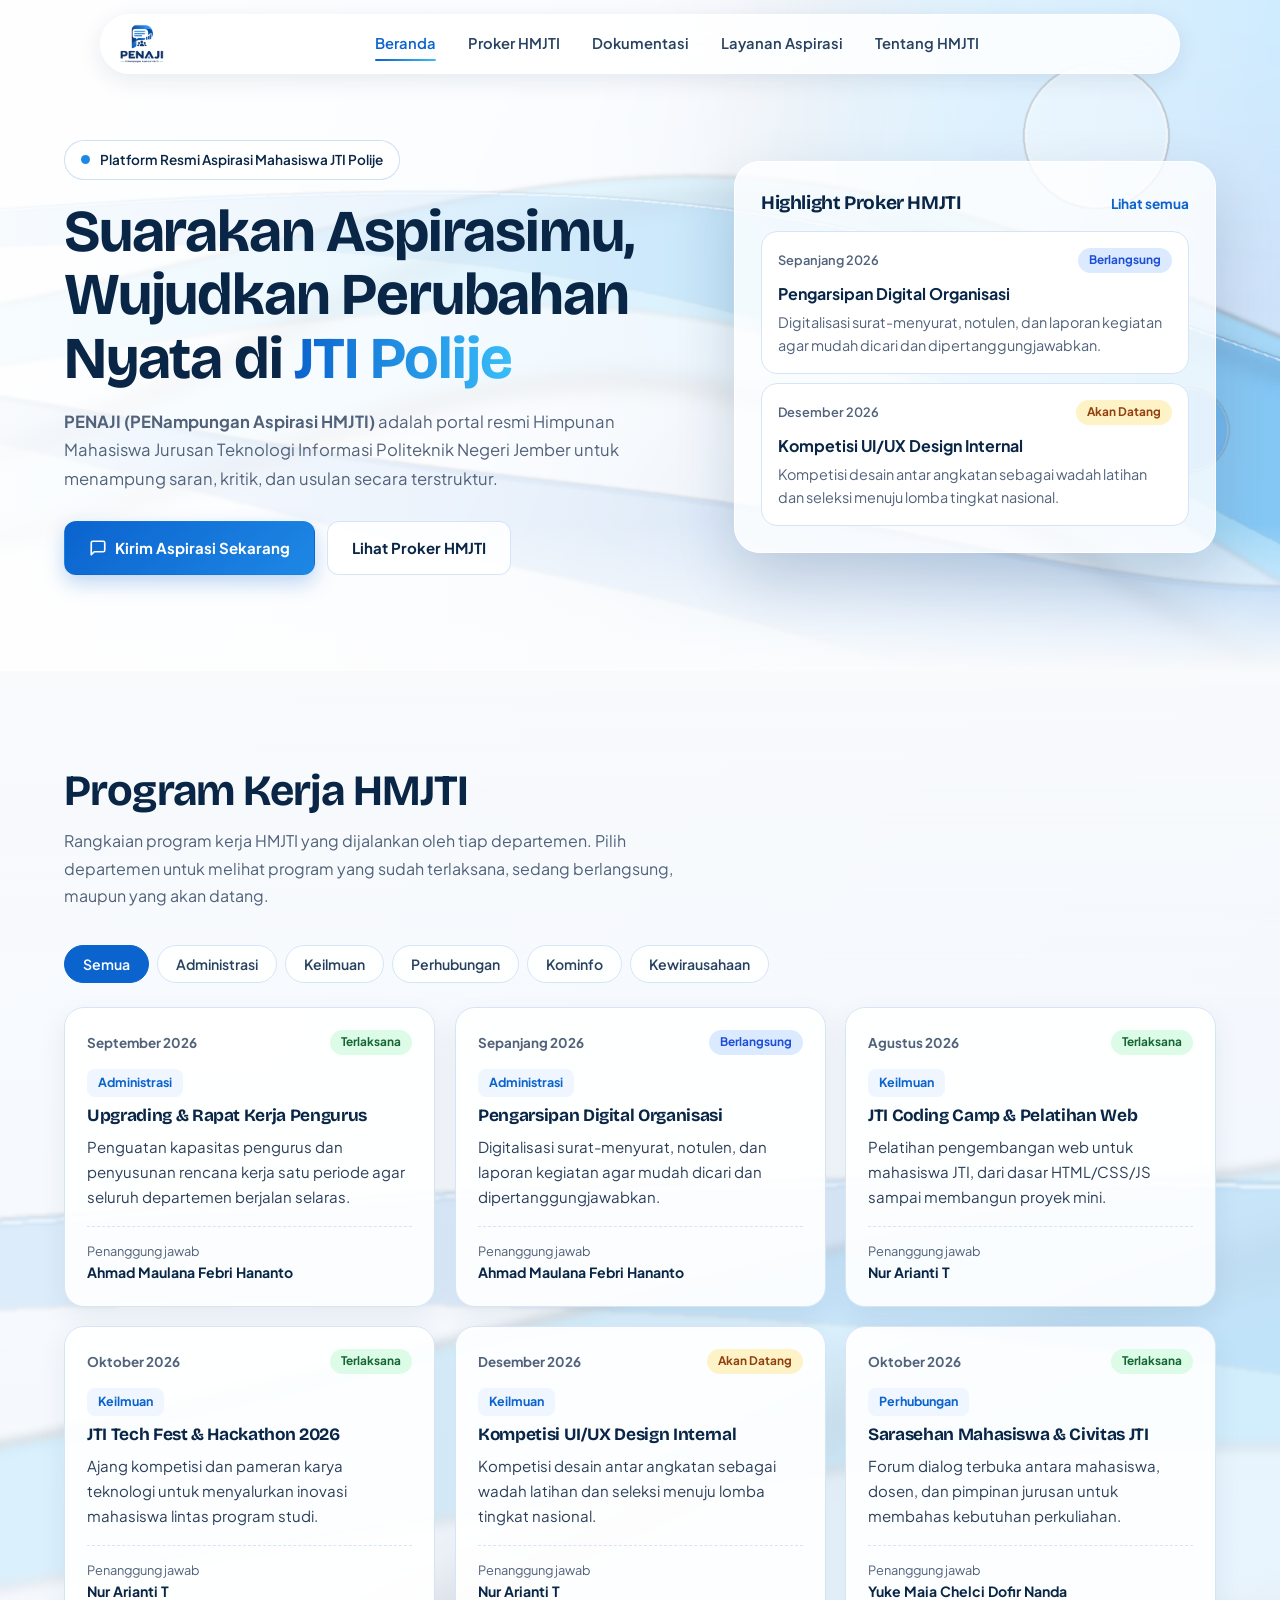
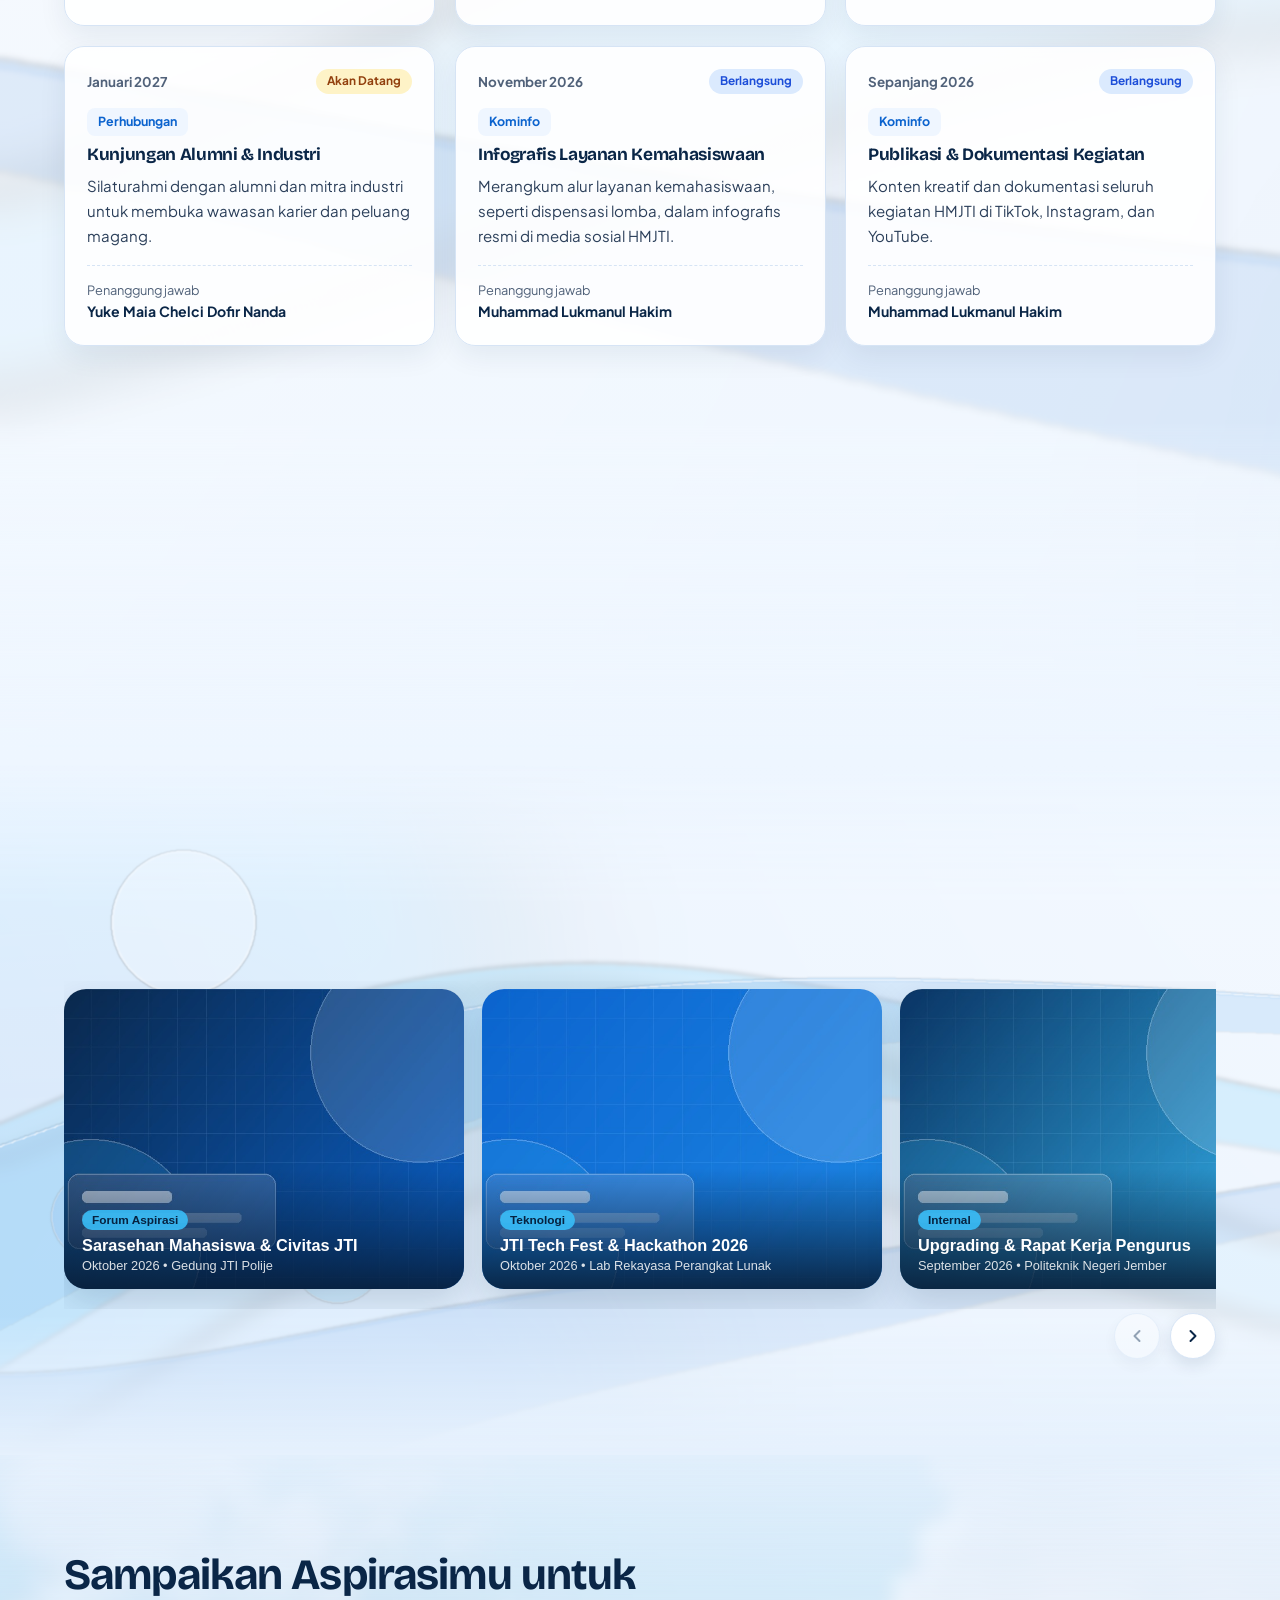
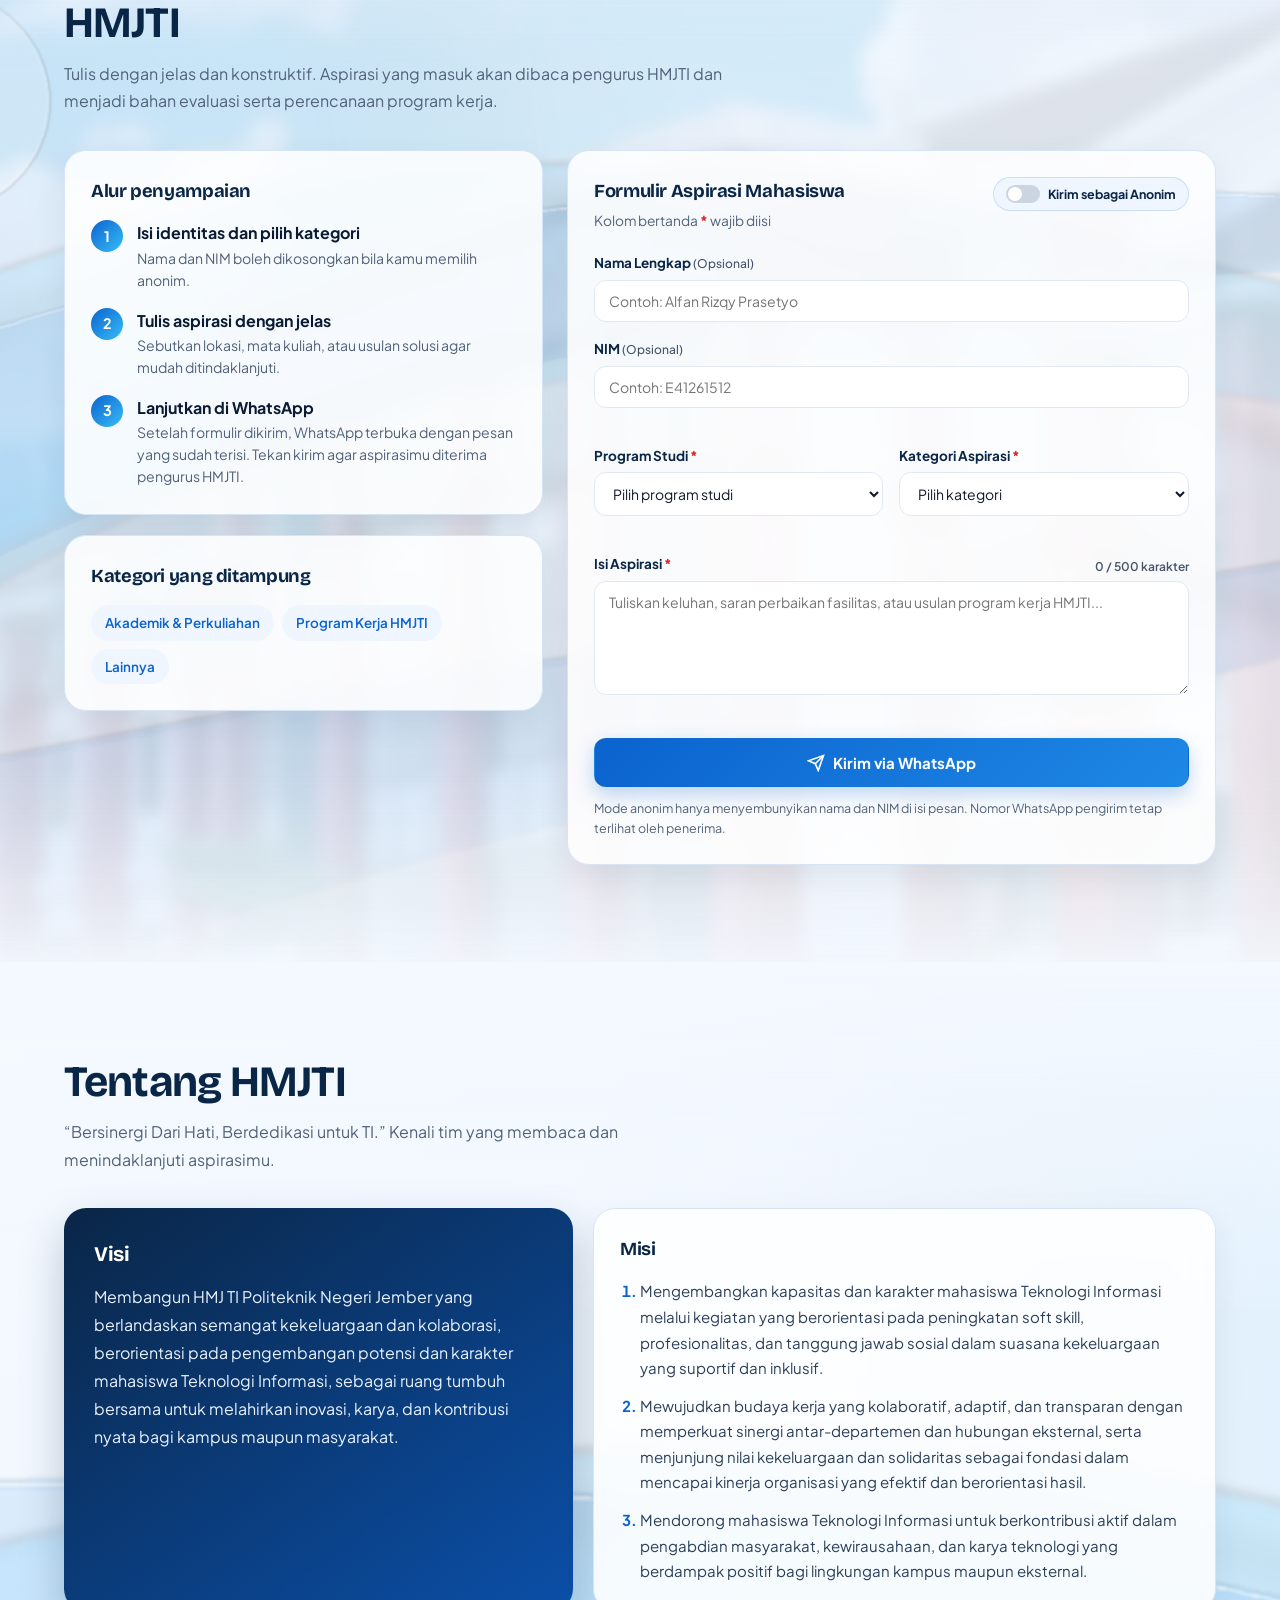
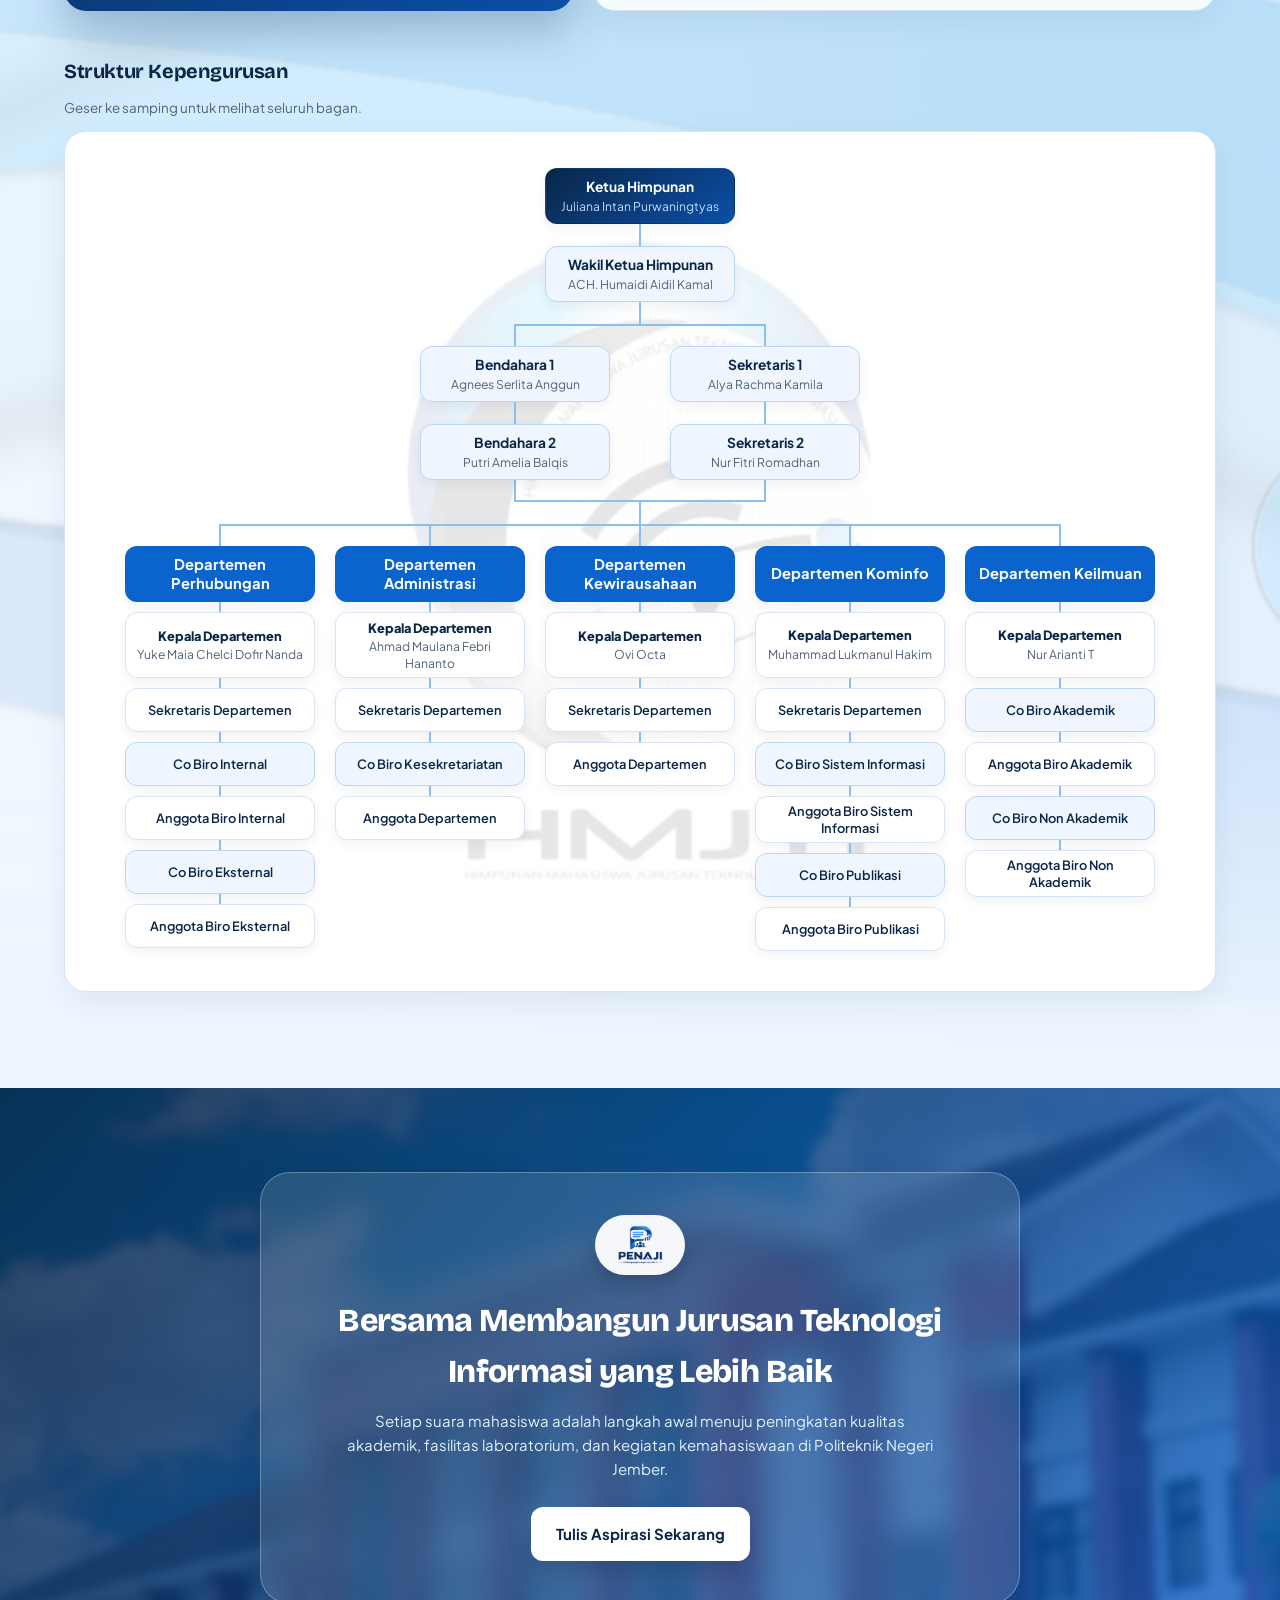
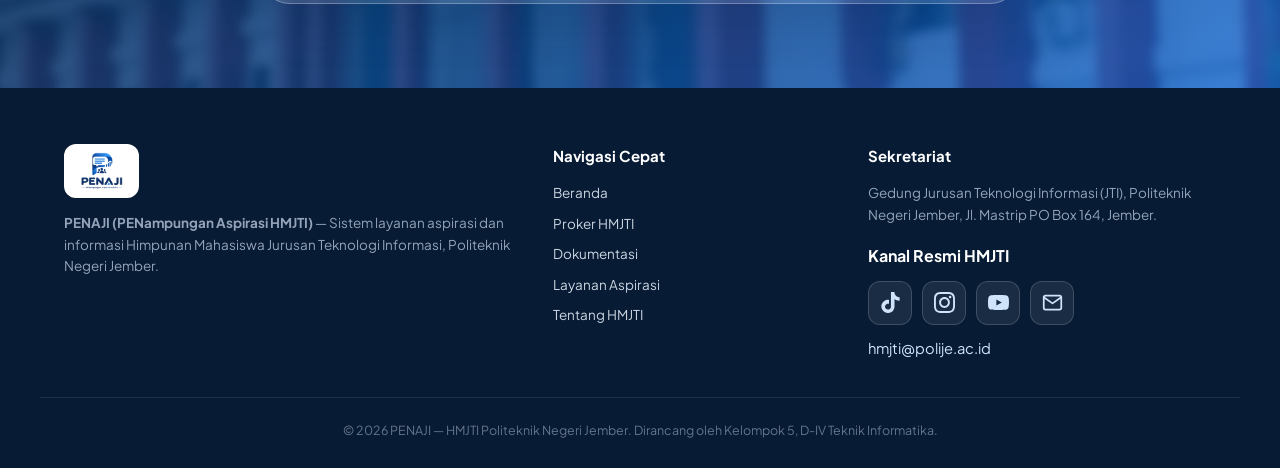
==== commit 32240ef5: "Update PENAJI: proker, hierarki, logo, Nomor Wa" ====
--- a/index.html
+++ b/index.html
@@ -35,7 +35,7 @@
         <nav class="tn-links" id="navMenu" aria-label="Navigasi utama">
           <a class="tl active" href="#beranda">Beranda</a>
           <a class="tl" href="#proker">Proker HMJTI</a>
-          <a class="tl" href="#galeri">Dokumentasi</a>
+          <a class="tl" href="#dokumentasi">Dokumentasi</a>
           <a class="tl" href="#aspirasi">Layanan Aspirasi</a>
           <a class="tl" href="#profil">Tentang HMJTI</a>
         </nav>
@@ -149,8 +149,7 @@
             </div>
             <div class="card reveal" style="--i:1">
               <h3>Kategori yang ditampung</h3>
-              <div class="chips"><span>Akademik &amp; Perkuliahan</span><span>Sarana &amp; Prasarana
-                  JTI</span><span>Program Kerja HMJTI</span><span>Layanan Kemahasiswaan</span></div>
+              <div class="chips"><span>Akademik &amp; Perkuliahan</span><span>Program Kerja HMJTI</span><span>Lainnya</span></div>
             </div>
           </div>
 
@@ -166,12 +165,12 @@
             <form id="aspirasiForm" novalidate>
               <div class="form-group">
                 <label for="inputNama" class="form-label">Nama Lengkap <span class="opt-tag">(Opsional)</span></label>
-                <input type="text" id="inputNama" class="form-control" placeholder="Contoh: Alfan Rizqy"
+                <input type="text" id="inputNama" class="form-control" placeholder="Contoh: Alfan Rizqy Prasetyo"
                   autocomplete="name" />
               </div>
               <div class="form-group">
                 <label for="inputNim" class="form-label">NIM <span class="opt-tag">(Opsional)</span></label>
-                <input type="text" id="inputNim" class="form-control" placeholder="Contoh: E12345678" maxlength="12"
+                <input type="text" id="inputNim" class="form-control" placeholder="Contoh: E41261512" maxlength="12"
                   autocomplete="off" />
                 <span class="error-msg" id="errNim"></span>
               </div>
@@ -192,9 +191,8 @@
                   <select id="selectKategori" class="form-control" required>
                     <option value="">Pilih kategori</option>
                     <option value="Akademik &amp; Perkuliahan">Akademik &amp; Perkuliahan</option>
-                    <option value="Sarana &amp; Prasarana JTI">Sarana &amp; Prasarana JTI</option>
                     <option value="Program Kerja HMJTI">Program Kerja HMJTI</option>
-                    <option value="Layanan Kemahasiswaan">Layanan Kemahasiswaan</option>
+                    <option value="Layanan Kemahasiswaan">Lainnya</option>
                   </select>
                   <span class="error-msg" id="errKategori"></span>
                 </div>
@@ -329,7 +327,7 @@
                 rel="noopener noreferrer" aria-label="Instagram HMJTI"><svg viewBox="0 0 24 24" aria-hidden="true">
                   <path
                     d="M12 2.163c3.204 0 3.584.012 4.85.07 3.252.148 4.771 1.691 4.919 4.919.058 1.265.069 1.645.069 4.849 0 3.205-.012 3.584-.069 4.849-.149 3.225-1.664 4.771-4.919 4.919-1.266.058-1.644.07-4.85.07-3.204 0-3.584-.012-4.849-.07-3.26-.149-4.771-1.699-4.919-4.92-.058-1.265-.07-1.644-.07-4.849 0-3.204.013-3.583.07-4.849.149-3.227 1.664-4.771 4.919-4.919 1.266-.057 1.645-.069 4.849-.069zm0-2.163c-3.259 0-3.667.014-4.947.072-4.358.2-6.78 2.618-6.98 6.98-.059 1.281-.073 1.689-.073 4.948 0 3.259.014 3.668.072 4.948.2 4.358 2.618 6.78 6.98 6.98 1.281.058 1.689.072 4.948.072 3.259 0 3.668-.014 4.948-.072 4.351-.2 6.78-2.618 6.98-6.98.059-1.28.073-1.689.073-4.948 0-3.259-.014-3.667-.072-4.947-.196-4.354-2.617-6.78-6.979-6.98-1.281-.059-1.69-.073-4.949-.073zm0 5.838c-3.403 0-6.162 2.759-6.162 6.162s2.759 6.163 6.162 6.163 6.162-2.759 6.162-6.163c0-3.403-2.759-6.162-6.162-6.162zm0 10.162c-2.209 0-4-1.79-4-4 0-2.209 1.791-4 4-4s4 1.791 4 4c0 2.21-1.791 4-4 4zm6.406-11.845c-.796 0-1.441.645-1.441 1.44s.645 1.44 1.441 1.44c.795 0 1.439-.645 1.439-1.44s-.644-1.44-1.439-1.44z" />
-                </svg></a><a class="kn kn-yt" href="https://www.youtube.com/@hmjtipolije" target="_blank"
+                </svg></a><a class="kn kn-yt" href="https://www.youtube.com/@hmjti_polije" target="_blank"
                 rel="noopener noreferrer" aria-label="YouTube HMJTI"><svg viewBox="0 0 24 24" aria-hidden="true">
                   <path
                     d="M23.498 6.186a3.016 3.016 0 0 0-2.122-2.136C19.505 3.545 12 3.545 12 3.545s-7.505 0-9.377.505A3.017 3.017 0 0 0 .502 6.186C0 8.07 0 12 0 12s0 3.93.502 5.814a3.016 3.016 0 0 0 2.122 2.136c1.871.505 9.376.505 9.376.505s7.505 0 9.377-.505a3.015 3.015 0 0 0 2.122-2.136C24 15.93 24 12 24 12s0-3.93-.502-5.814zM9.545 15.568V8.432L15.818 12l-6.273 3.568z" />
@@ -384,3 +382,4 @@
   <script src="js/app.js"></script>
 </body>
 
+</html>
--- a/css/style.css
+++ b/css/style.css
@@ -16,7 +16,7 @@
   --shadow-md: 0 12px 32px rgba(10, 38, 71, .08);
   --shadow-lg: 0 22px 48px rgba(10, 38, 71, .14);
   --radius-md: 16px;
-  --radius-lg: 24px
+  --radius-lg: 30px
 }
 
 *,
--- a/css/penaji.css
+++ b/css/penaji.css
@@ -907,101 +907,218 @@
   font-weight: 700
 }
 
-.bph {
-  display: grid;
-  grid-template-columns: repeat(auto-fill, minmax(210px, 1fr));
-  gap: 14px
-}
-
-.dep {
-  display: grid;
-  grid-template-columns: repeat(auto-fill, minmax(250px, 1fr));
-  gap: 16px
-}
-
-.bph>.reveal,
-.dep>.reveal {
-  display: flex
-}
-
-.pp {
-  display: flex;
+/* bagan hierarki kepengurusan */
+.org-hint {
+  margin: -6px 0 12px;
+  font-size: .84rem;
+  color: var(--mut)
+}
+
+.org-wrap {
+  overflow-x: auto;
+  border-radius: 22px;
+  border: 1px solid var(--line);
+  box-shadow: 0 12px 32px rgba(10, 38, 71, .07);
+  -webkit-overflow-scrolling: touch;
+  background: linear-gradient(rgba(255, 255, 255, .9), rgba(255, 255, 255, .9)), url(../assets/logohmjti.jpeg) center/min(800px, 90%) auto no-repeat, #fff
+}
+
+.org {
+  --w: 190px;
+  --g: 60px;
+  --lc: #8dbdf2;
+  min-width: 1120px;
+  padding: 36px 24px 40px;
+  display: flex;
+  flex-direction: column;
+  align-items: center
+}
+
+.o-node {
+  box-sizing: border-box;
+  width: var(--w);
+  min-height: 56px;
+  padding: 8px 12px;
+  display: flex;
+  flex-direction: column;
   align-items: center;
-  gap: 14px;
-  width: 100%;
-  padding: 16px;
-  border-radius: 18px;
-  background: rgba(255, 255, 255, .88);
+  justify-content: center;
+  text-align: center;
+  border-radius: 12px;
+  background: #fff;
   border: 1px solid var(--line);
-  transition: transform .3s var(--ease), box-shadow .3s
-}
-
-.pp:hover {
-  transform: translateY(-4px) scale(1.03);
-  box-shadow: 0 16px 34px rgba(11, 99, 206, .16)
-}
-
-.av {
+  box-shadow: 0 4px 12px rgba(10, 38, 71, .06);
+  transition: transform .25s var(--ease), box-shadow .25s, border-color .25s
+}
+
+.o-node:hover {
+  transform: translateY(-3px);
+  box-shadow: 0 12px 24px rgba(11, 99, 206, .16);
+  border-color: #9cc7f5
+}
+
+.o-node b {
+  display: block;
+  font-size: .86rem;
+  line-height: 1.3;
+  color: #0A2647
+}
+
+.o-node span {
+  display: block;
+  margin-top: 2px;
+  font-size: .76rem;
+  line-height: 1.35;
+  color: var(--mut)
+}
+
+.o-top {
+  background: linear-gradient(145deg, #0A2647, #0B4FA8);
+  border-color: transparent
+}
+
+.o-top b {
+  color: #fff
+}
+
+.o-top span {
+  color: #bfdcff
+}
+
+.o-bph {
+  background: #EFF6FF;
+  border-color: #bcd7f6
+}
+
+.o-dept {
+  background: #0B63CE;
+  border-color: transparent
+}
+
+.o-dept b {
+  color: #fff;
+  font-size: .92rem
+}
+
+.o-sm {
+  min-height: 44px;
+  padding: 6px 10px
+}
+
+.o-sm b {
+  font-size: .8rem;
+  font-weight: 600
+}
+
+.o-co {
+  background: #EFF6FF;
+  border-color: #bcd7f6
+}
+
+.o-kd {
+  min-height: 66px
+}
+
+.o-kd b {
+  font-weight: 800
+}
+
+.o-vl {
+  display: block;
   flex: none;
-  width: 46px;
-  height: 46px;
-  border-radius: 50%;
-  display: grid;
-  place-items: center;
-  font-weight: 800;
-  font-size: .92rem;
-  color: #fff;
-  background: linear-gradient(135deg, #0A2647, #0B63CE)
-}
-
-.pp b {
-  display: block;
-  font-size: .92rem;
-  color: #0A2647;
-  line-height: 1.3
-}
-
-.pp span {
-  font-size: .8rem;
-  color: var(--mut)
-}
-
-.dp {
-  display: block;
-  width: 100%;
-  padding: 20px;
-  border-radius: 20px;
-  background: rgba(255, 255, 255, .88);
-  border: 1px solid var(--line);
-  transition: transform .3s var(--ease), box-shadow .3s
-}
-
-.dp:hover {
-  transform: translateY(-4px) scale(1.03);
-  box-shadow: 0 18px 38px rgba(11, 99, 206, .16)
-}
-
-.dp h4 {
-  margin: 0 0 4px;
-  font-size: 1.05rem;
-  color: #0B63CE
-}
-
-.dp p {
-  margin: 10px 0 0;
-  font-size: .86rem;
-  color: var(--mut);
-  line-height: 1.55
-}
-
-.dp strong {
-  font-size: .9rem;
-  color: #0A2647
-}
-
-.dp small {
-  display: block;
-  color: var(--mut)
+  width: 2px;
+  height: 22px;
+  background: var(--lc)
+}
+
+.o-vs {
+  height: 10px
+}
+
+.o-row {
+  display: flex;
+  justify-content: center;
+  align-items: flex-start
+}
+
+.o-col {
+  position: relative;
+  padding: 22px 10px 0;
+  display: flex;
+  flex-direction: column;
+  align-items: center
+}
+
+.o-col::before {
+  content: "";
+  position: absolute;
+  top: 0;
+  left: 50%;
+  width: 2px;
+  height: 22px;
+  margin-left: -1px;
+  background: var(--lc)
+}
+
+.o-col::after {
+  content: "";
+  position: absolute;
+  top: 0;
+  left: 0;
+  right: 0;
+  height: 2px;
+  background: var(--lc)
+}
+
+.o-col:first-child::after {
+  left: 50%
+}
+
+.o-col:last-child::after {
+  right: 50%
+}
+
+.o-col:only-child::after {
+  display: none
+}
+
+.o-split {
+  gap: var(--g)
+}
+
+.o-split>.o-col {
+  padding-left: 0;
+  padding-right: 0
+}
+
+.o-split>.o-col:first-child::after {
+  left: 50%;
+  right: calc(var(--g)/-2)
+}
+
+.o-split>.o-col:last-child::after {
+  left: calc(var(--g)/-2);
+  right: 50%
+}
+
+.o-merge {
+  box-sizing: content-box;
+  width: calc(var(--w) + var(--g) - 2px);
+  height: 20px;
+  border: 2px solid var(--lc);
+  border-top: 0
+}
+
+.o-stk {
+  display: flex;
+  flex-direction: column;
+  align-items: center
+}
+
+@media (prefers-reduced-motion:reduce) {
+  .o-node {
+    transition: none
+  }
 }
 
 /* footer: kanal resmi */
@@ -1167,10 +1284,6 @@
     grid-template-columns: 1fr
   }
 
-  .tn-login {
-    display: none
-  }
-
   .hero-cta .btn {
     width: 100%
   }
@@ -1203,8 +1316,4 @@
     opacity: 1;
     transform: none
   }
-}
-
-.admin-topbar {
-  top: 0
 }
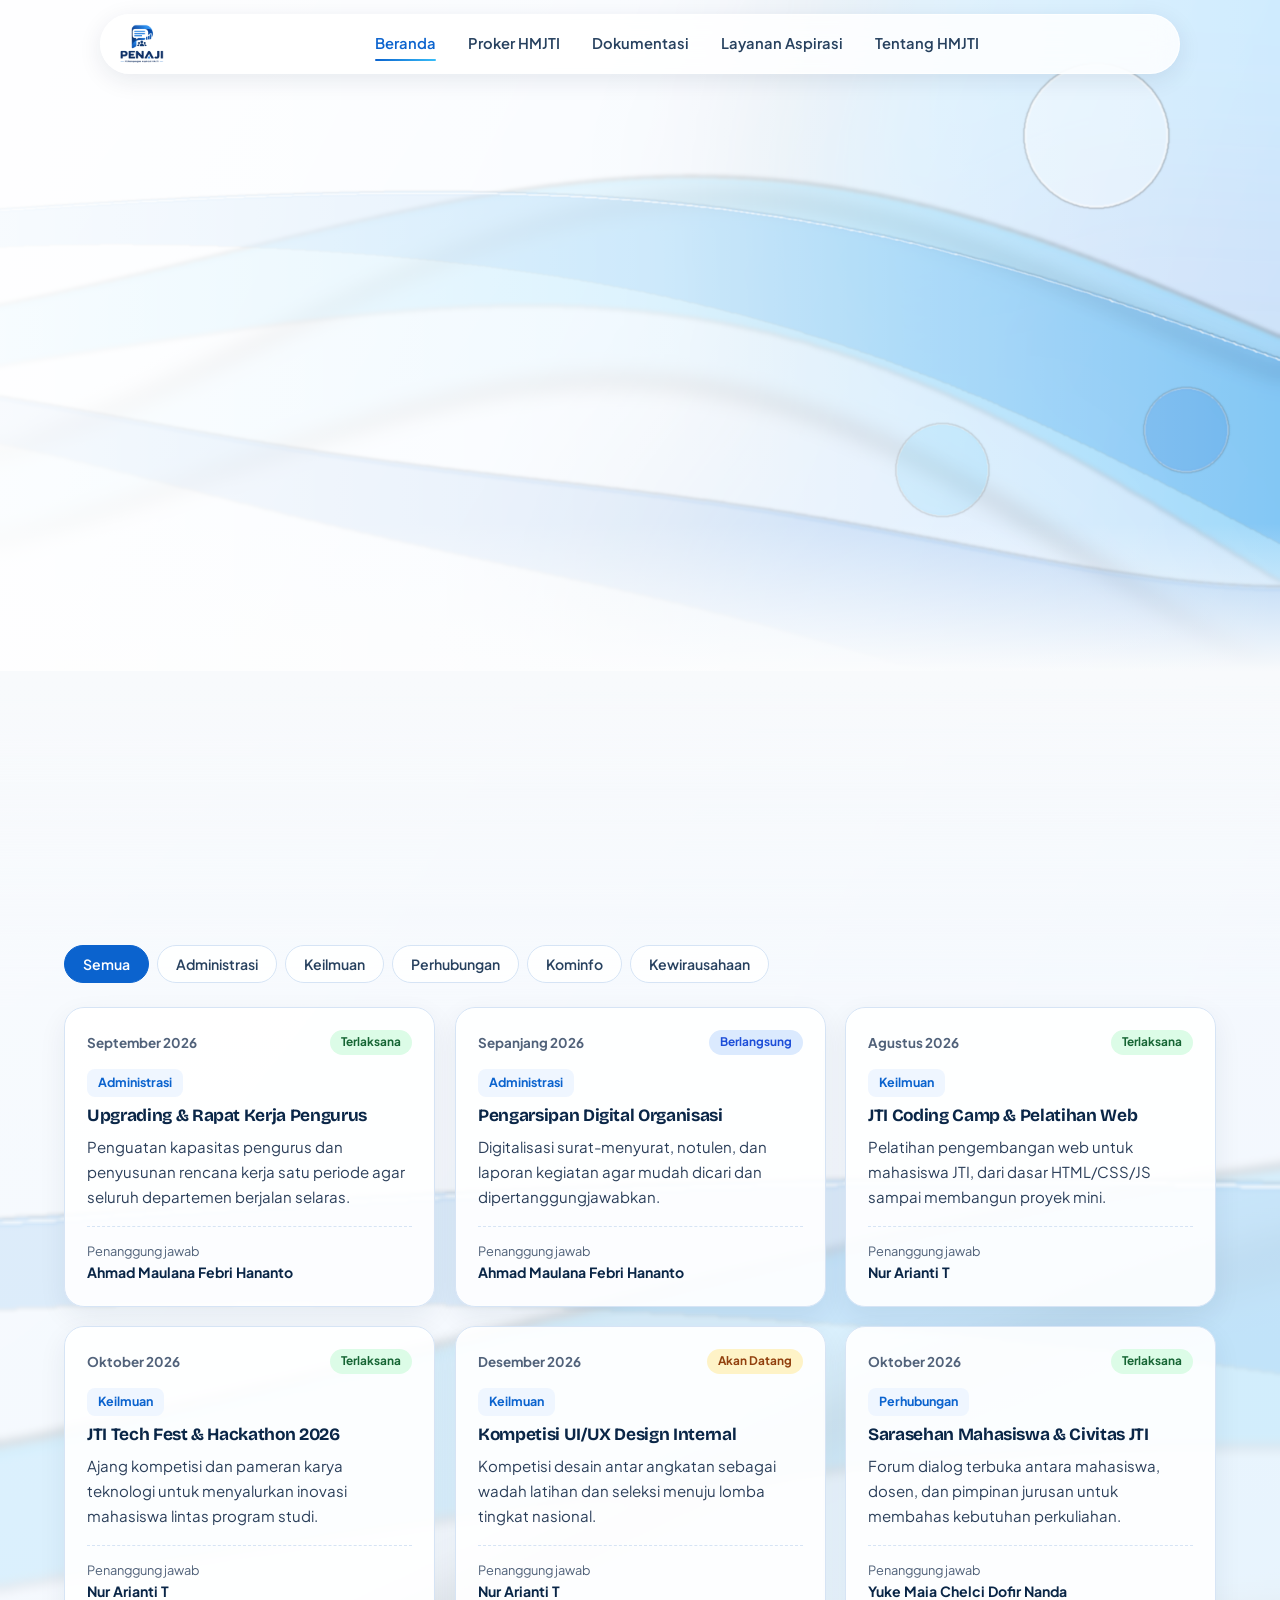
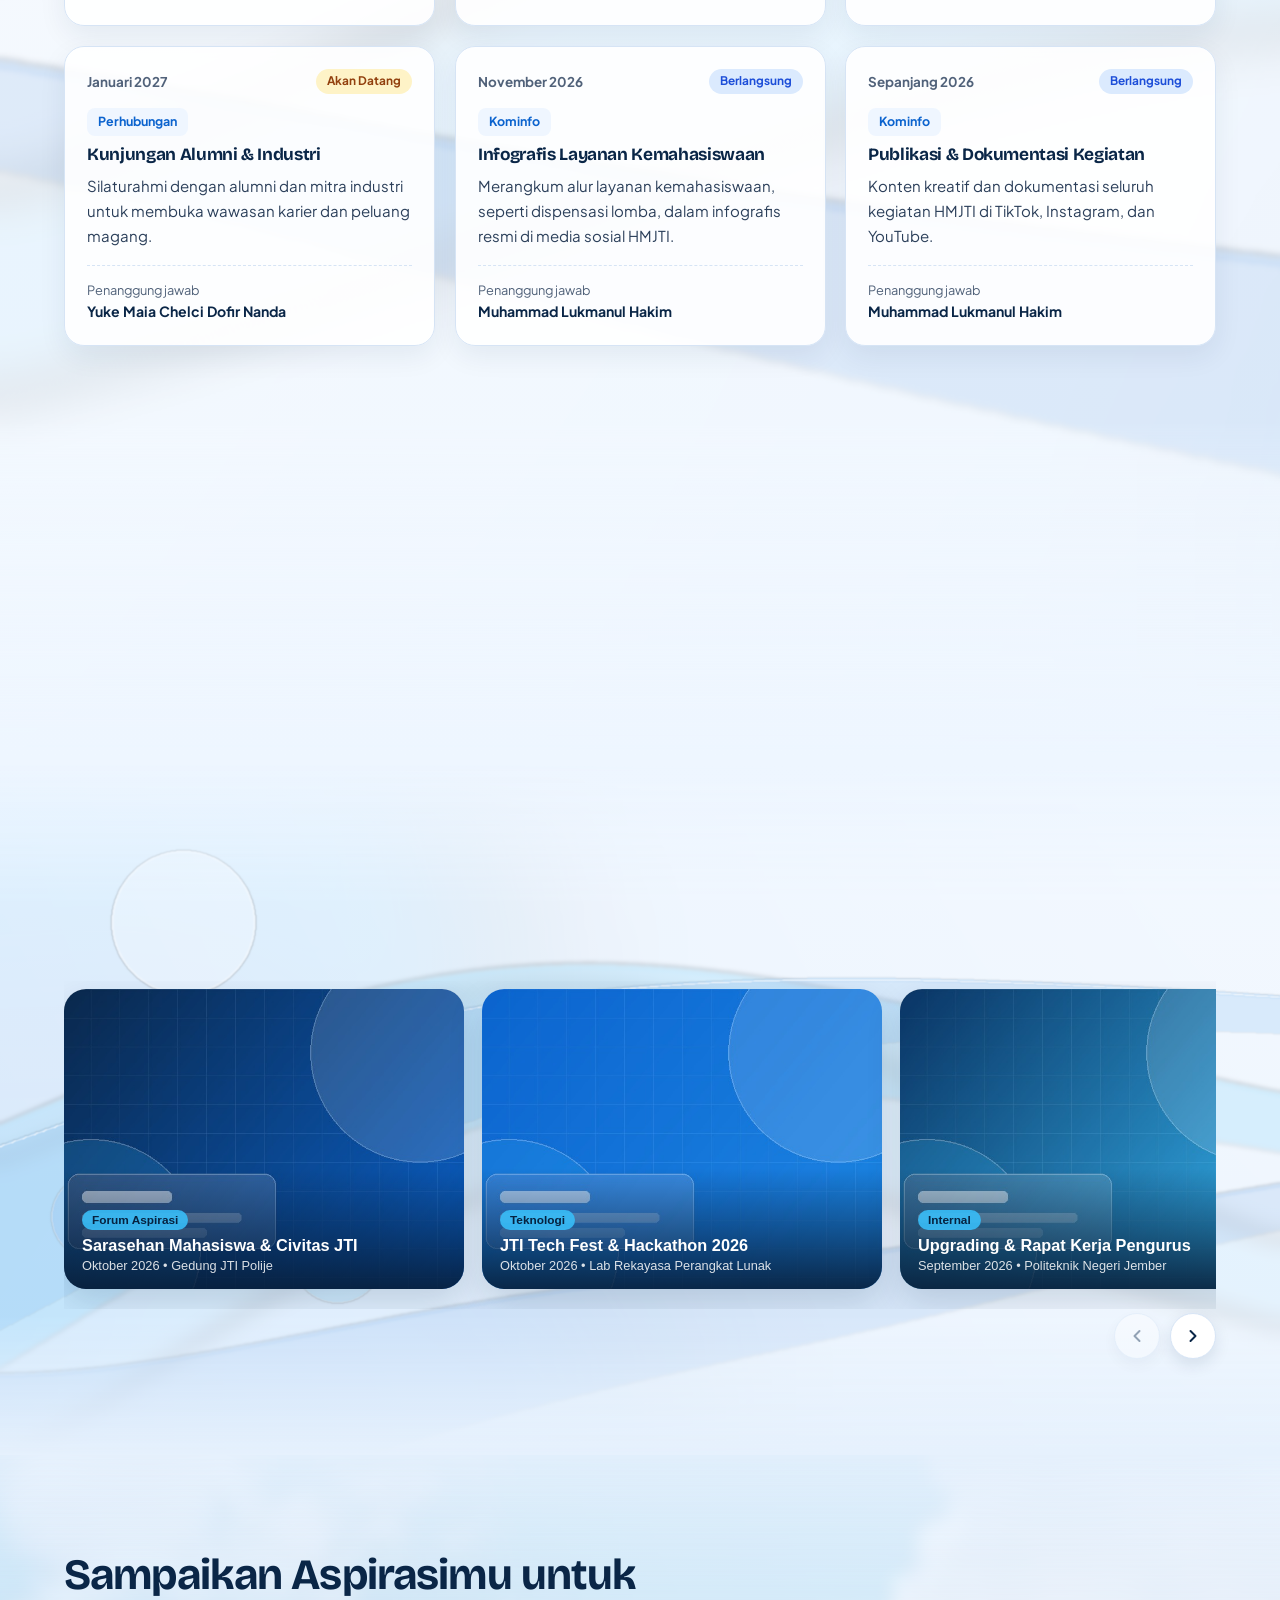
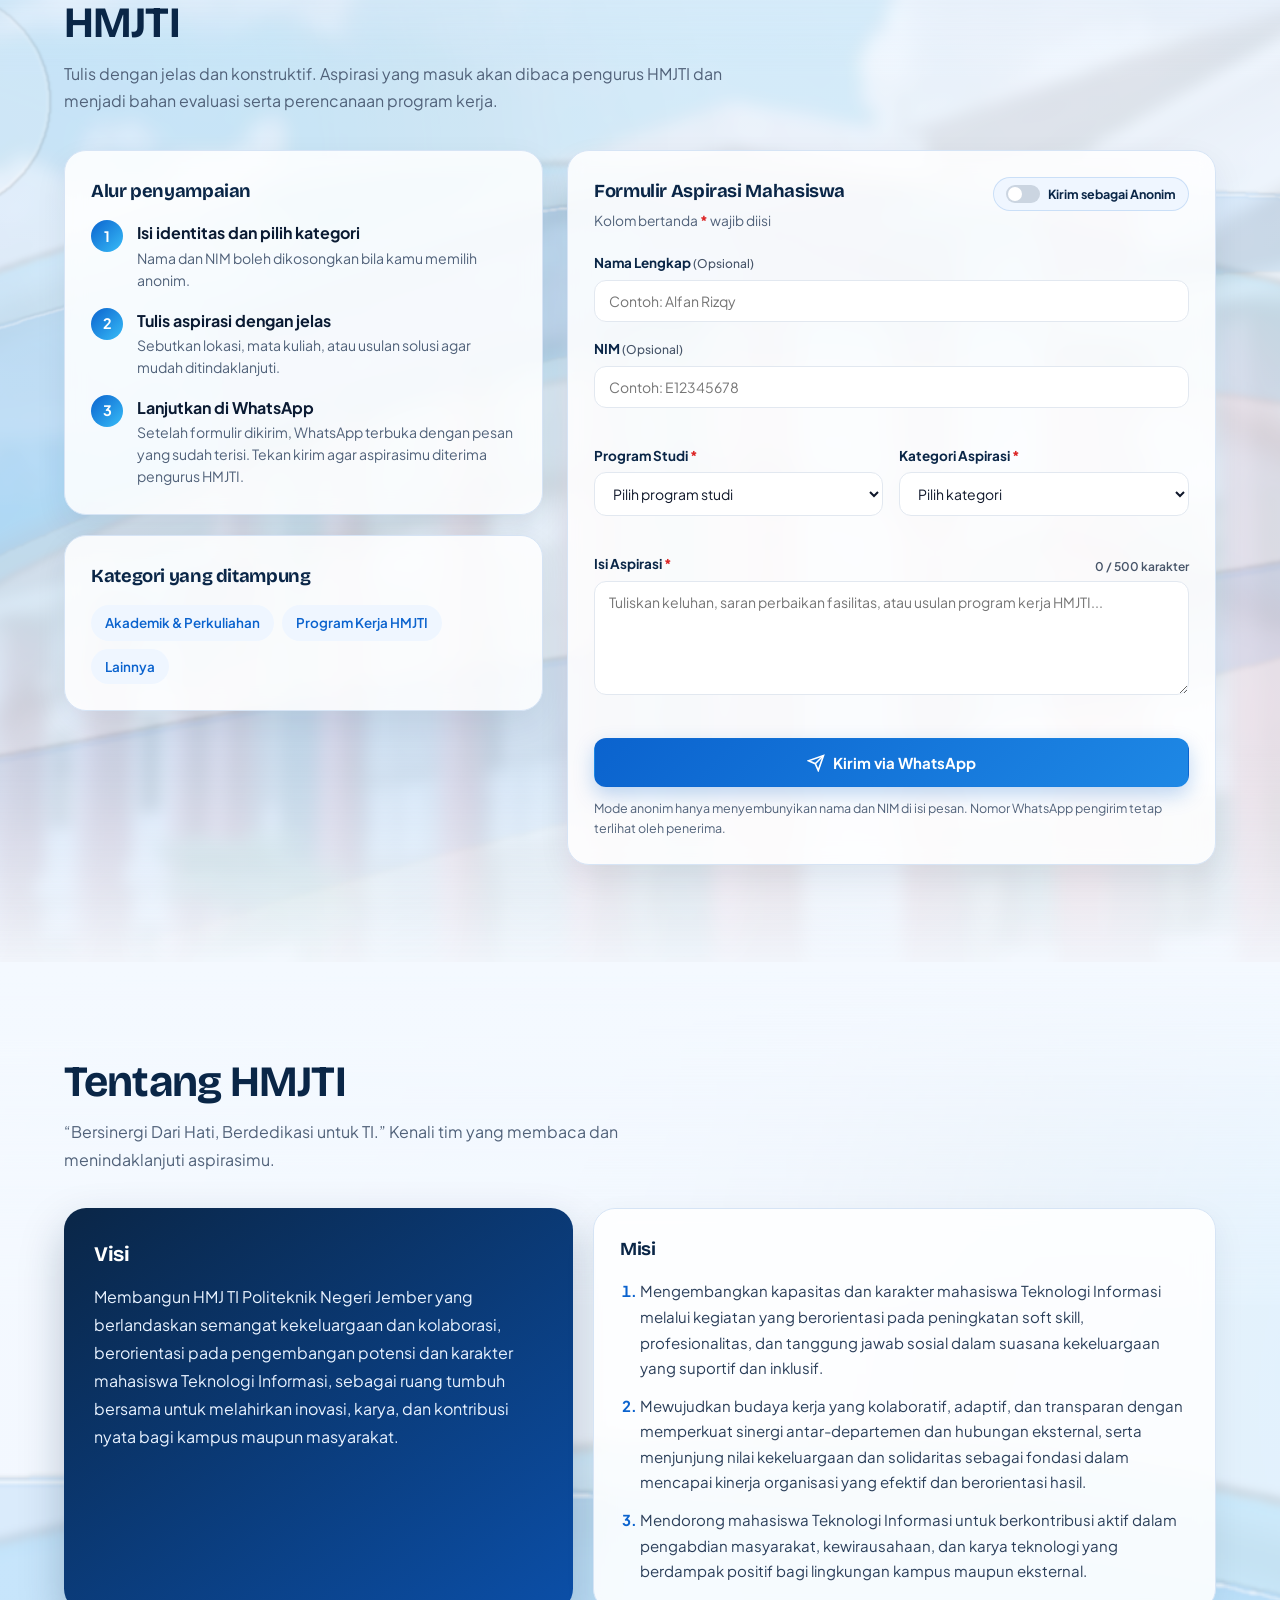
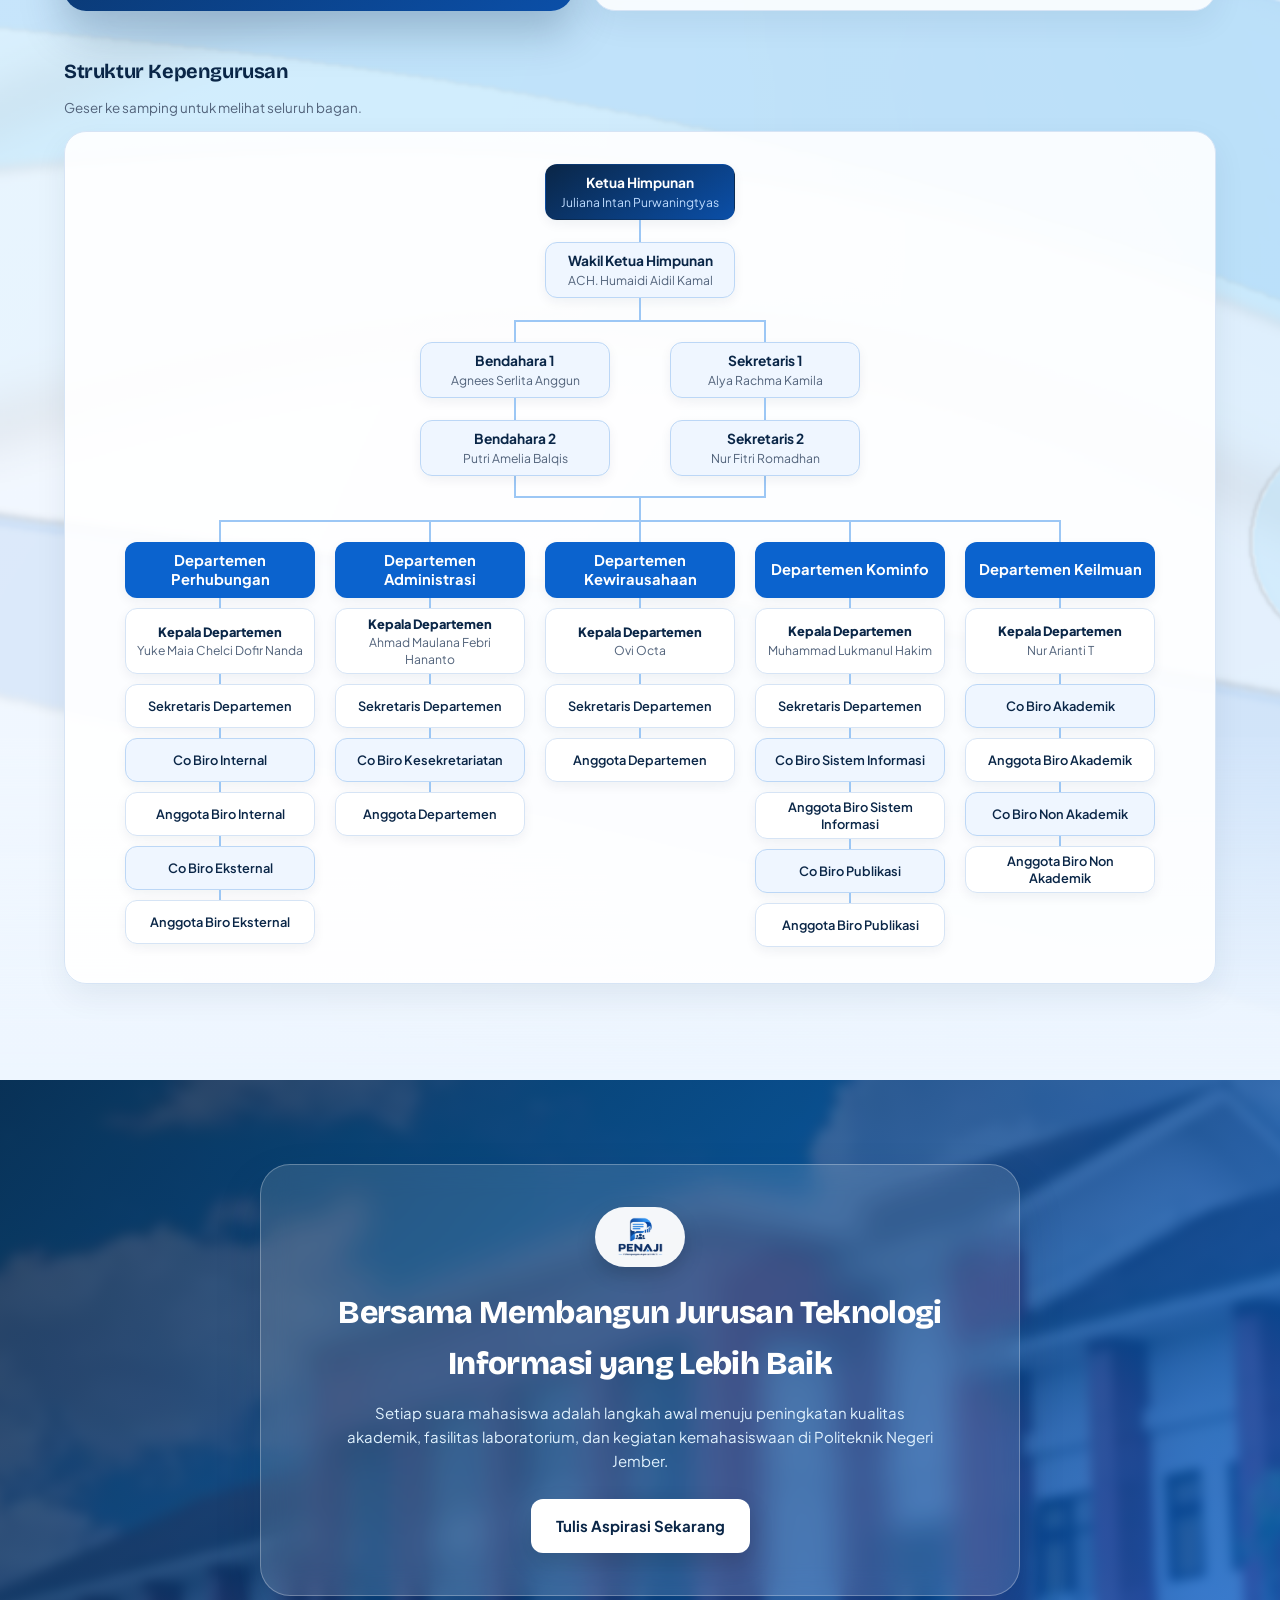
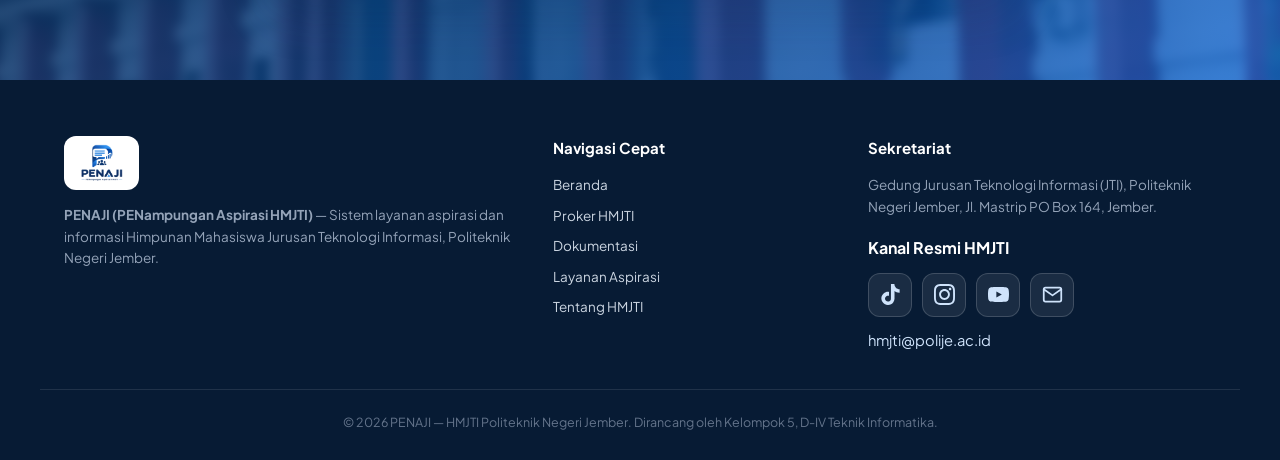
==== commit 52cfdf93: "Gabungkan perubahan dari GitHub" ====
--- a/index.html
+++ b/index.html
@@ -35,7 +35,7 @@
         <nav class="tn-links" id="navMenu" aria-label="Navigasi utama">
           <a class="tl active" href="#beranda">Beranda</a>
           <a class="tl" href="#proker">Proker HMJTI</a>
-          <a class="tl" href="#dokumentasi">Dokumentasi</a>
+          <a class="tl" href="#galeri">Dokumentasi</a>
           <a class="tl" href="#aspirasi">Layanan Aspirasi</a>
           <a class="tl" href="#profil">Tentang HMJTI</a>
         </nav>
@@ -165,12 +165,12 @@
             <form id="aspirasiForm" novalidate>
               <div class="form-group">
                 <label for="inputNama" class="form-label">Nama Lengkap <span class="opt-tag">(Opsional)</span></label>
-                <input type="text" id="inputNama" class="form-control" placeholder="Contoh: Alfan Rizqy Prasetyo"
+                <input type="text" id="inputNama" class="form-control" placeholder="Contoh: Alfan Rizqy"
                   autocomplete="name" />
               </div>
               <div class="form-group">
                 <label for="inputNim" class="form-label">NIM <span class="opt-tag">(Opsional)</span></label>
-                <input type="text" id="inputNim" class="form-control" placeholder="Contoh: E41261512" maxlength="12"
+                <input type="text" id="inputNim" class="form-control" placeholder="Contoh: E12345678" maxlength="12"
                   autocomplete="off" />
                 <span class="error-msg" id="errNim"></span>
               </div>
@@ -382,4 +382,3 @@
   <script src="js/app.js"></script>
 </body>
 
-</html>
--- a/css/hierarki.css
+++ b/css/hierarki.css
@@ -0,0 +1,198 @@
+/* PENAJI — bagan hierarki kepengurusan. Dimuat setelah penaji.css */
+.org-hint {
+    margin: -6px 0 12px;
+    font-size: .84rem;
+    color: var(--mut)
+}
+
+.org-wrap {
+    overflow-x: auto;
+    border-radius: 22px;
+    background: rgba(255, 255, 255, .9);
+    border: 1px solid var(--line);
+    box-shadow: 0 12px 32px rgba(10, 38, 71, .07);
+    -webkit-overflow-scrolling: touch
+}
+
+.org {
+    --lc: #9cc7f5;
+    min-width: 1120px;
+    padding: 32px 24px 36px;
+    display: flex;
+    flex-direction: column;
+    align-items: center
+}
+
+/* node */
+.on {
+    width: 190px;
+    padding: 10px 12px;
+    border-radius: 12px;
+    text-align: center;
+    background: #fff;
+    border: 1px solid var(--line);
+    box-shadow: 0 4px 12px rgba(10, 38, 71, .06);
+    transition: transform .25s var(--ease), box-shadow .25s, border-color .25s
+}
+
+.on:hover {
+    transform: translateY(-3px);
+    box-shadow: 0 12px 24px rgba(11, 99, 206, .16);
+    border-color: #9cc7f5
+}
+
+.on b {
+    display: block;
+    font-size: .86rem;
+    line-height: 1.3;
+    color: #0A2647
+}
+
+.on span {
+    display: block;
+    margin-top: 2px;
+    font-size: .76rem;
+    color: var(--mut);
+    line-height: 1.35
+}
+
+.on.top {
+    background: linear-gradient(145deg, #0A2647, #0B4FA8);
+    border-color: transparent
+}
+
+.on.top b {
+    color: #fff
+}
+
+.on.top span {
+    color: #bfdcff
+}
+
+.on.bph {
+    background: #EFF6FF;
+    border-color: #bcd7f6
+}
+
+.on.dept {
+    background: #0B63CE;
+    border-color: transparent
+}
+
+.on.dept b {
+    color: #fff;
+    font-size: .92rem
+}
+
+.on.co {
+    background: #EFF6FF;
+    border-color: #bcd7f6
+}
+
+.on.sm {
+    padding: 8px 10px
+}
+
+.on.sm b {
+    font-size: .8rem;
+    font-weight: 600
+}
+
+.on.kd b {
+    font-weight: 800
+}
+
+/* garis penghubung */
+.vl {
+    display: block;
+    width: 2px;
+    height: 22px;
+    background: var(--lc)
+}
+
+.vl.s {
+    height: 10px
+}
+
+.br {
+    display: flex;
+    justify-content: center
+}
+
+.bc {
+    position: relative;
+    padding: 22px 10px 0;
+    display: flex;
+    flex-direction: column;
+    align-items: center
+}
+
+.bc::before {
+    content: "";
+    position: absolute;
+    top: 0;
+    left: 50%;
+    width: 2px;
+    height: 22px;
+    margin-left: -1px;
+    background: var(--lc)
+}
+
+.bc::after {
+    content: "";
+    position: absolute;
+    top: 0;
+    left: 0;
+    right: 0;
+    height: 2px;
+    background: var(--lc)
+}
+
+.bc:first-child::after {
+    left: 50%
+}
+
+.bc:last-child::after {
+    right: 50%
+}
+
+.bc:only-child::after {
+    display: none
+}
+
+.br.bph-split {
+    gap: 60px
+}
+
+.br.bph-split>.bc {
+    padding-left: 0;
+    padding-right: 0
+}
+
+.br.bph-split>.bc::after {
+    left: 0;
+    right: 0
+}
+
+.br.bph-split>.bc:first-child::after {
+    left: 50%;
+    right: -30px
+}
+
+.br.bph-split>.bc:last-child::after {
+    left: -30px;
+    right: 50%
+}
+
+.stk {
+    display: flex;
+    flex-direction: column;
+    align-items: center
+}
+
+@media (prefers-reduced-motion:reduce) {
+    .on {
+        transition: none
+    }
+}
+
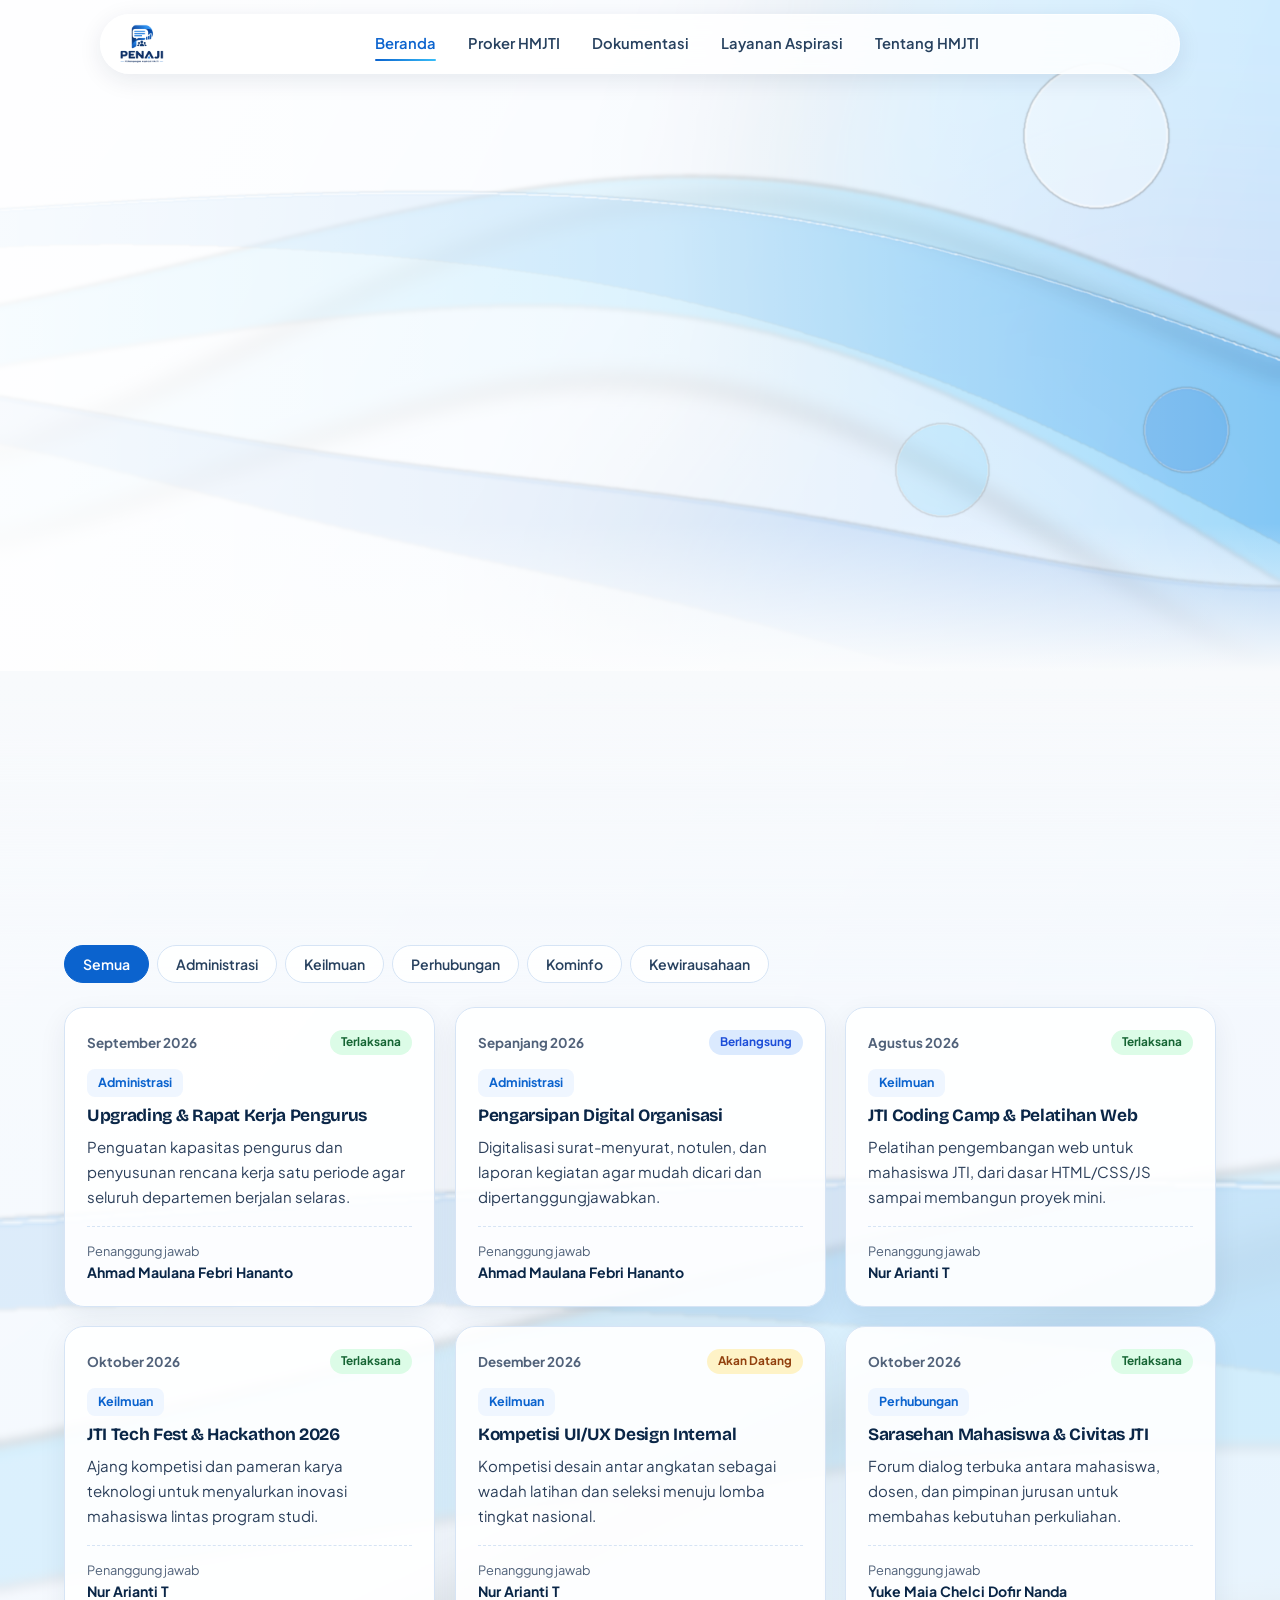
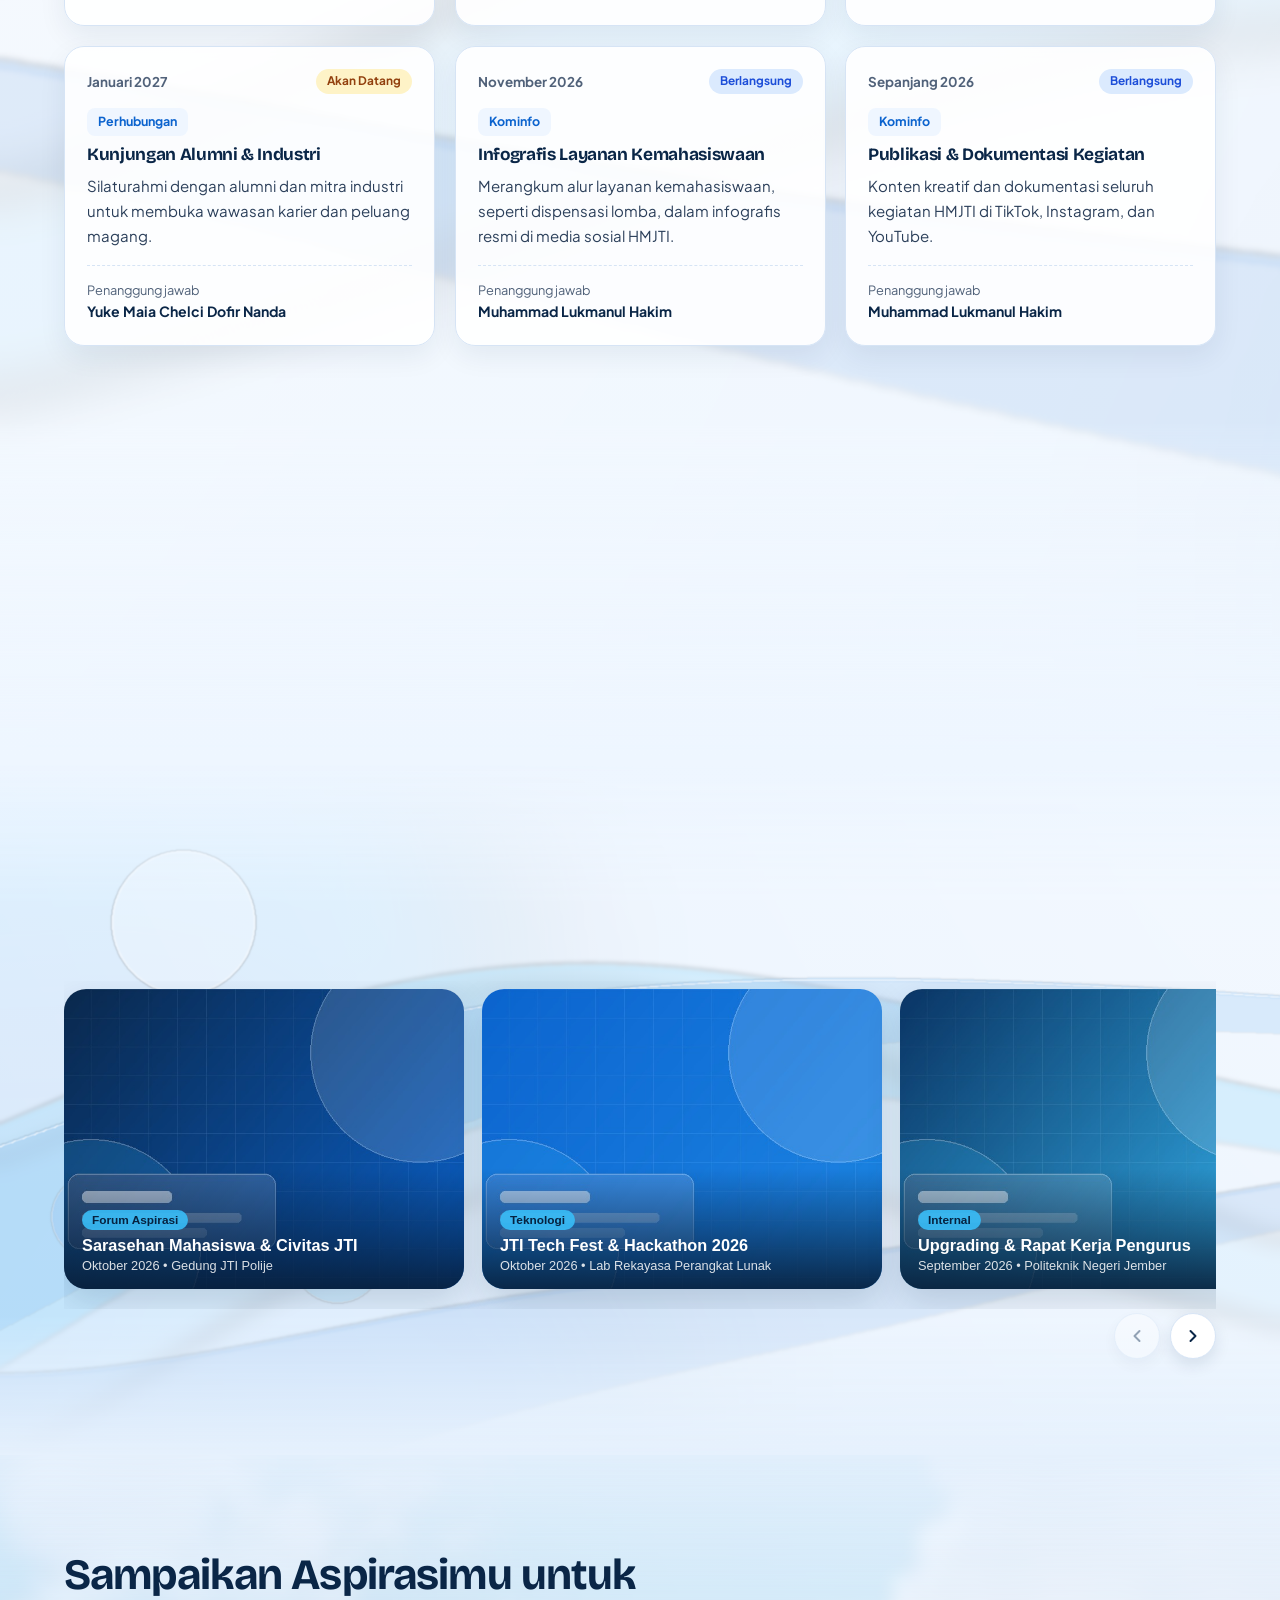
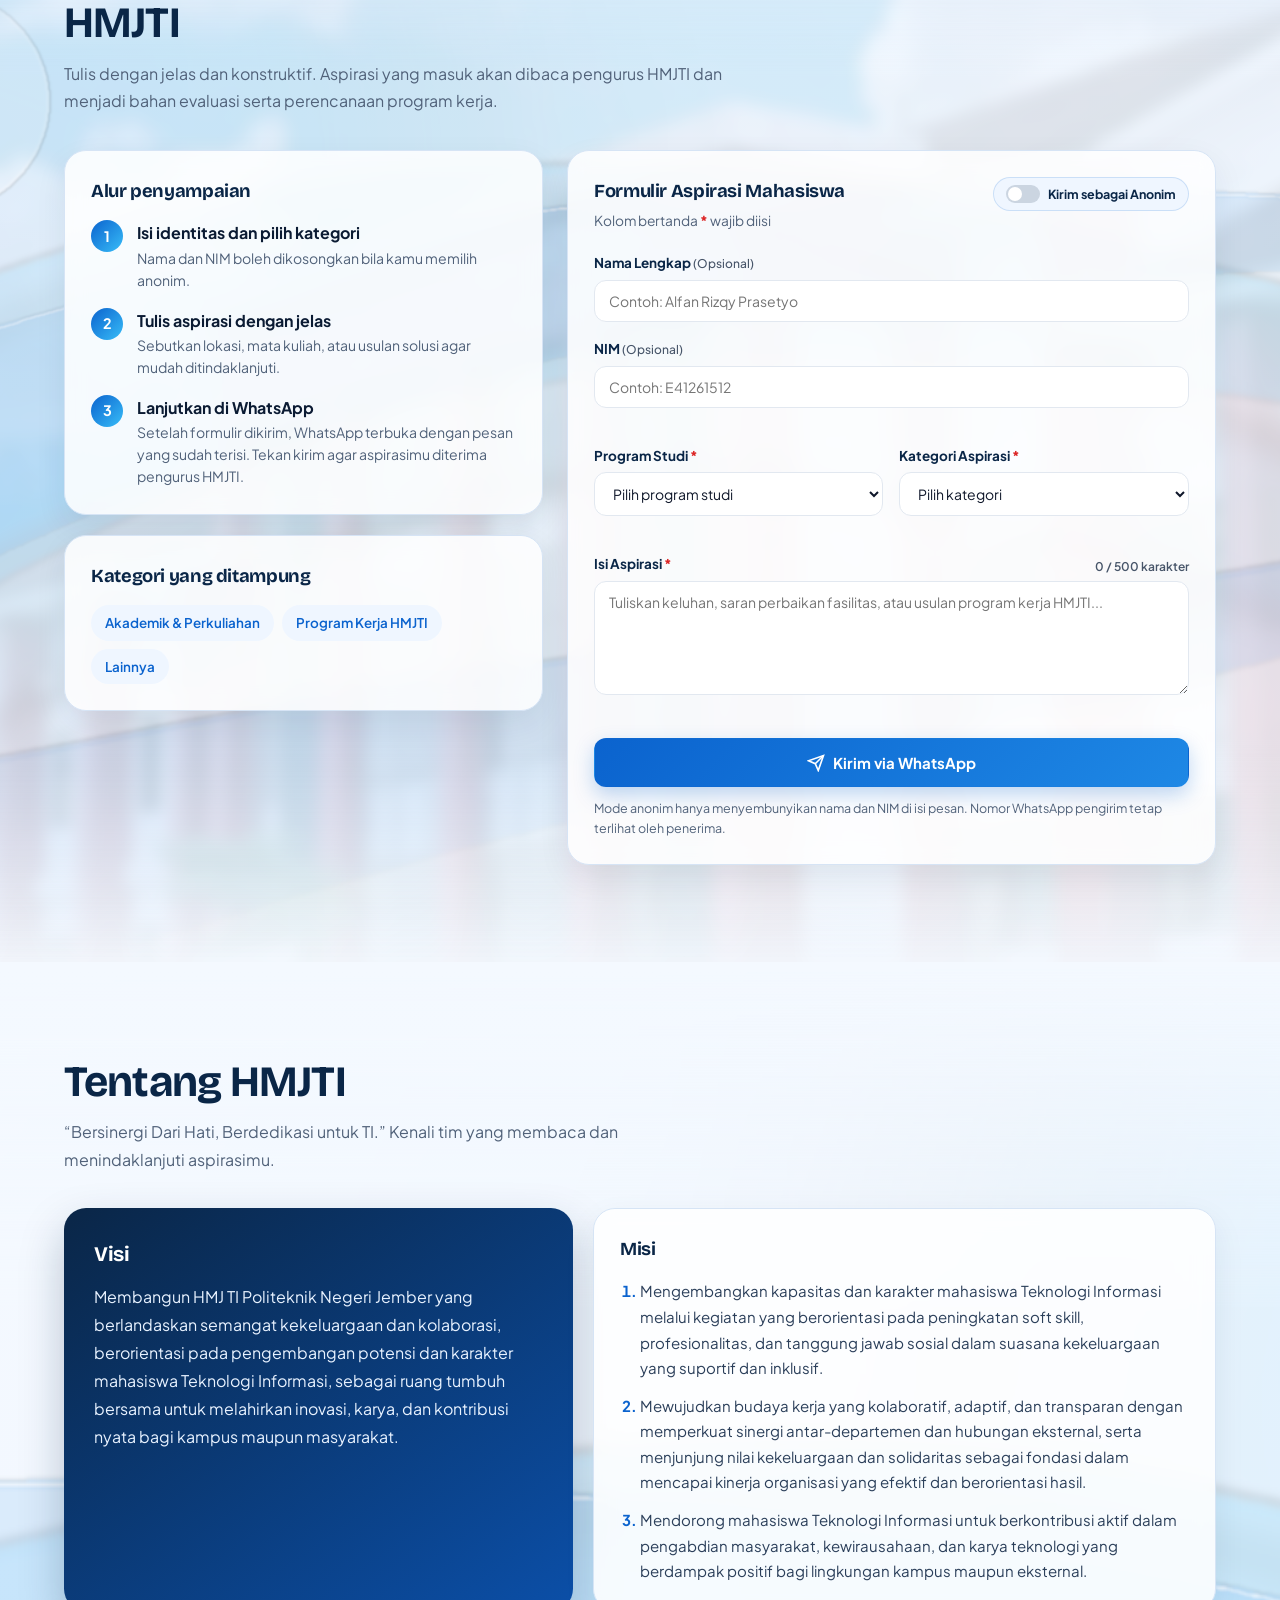
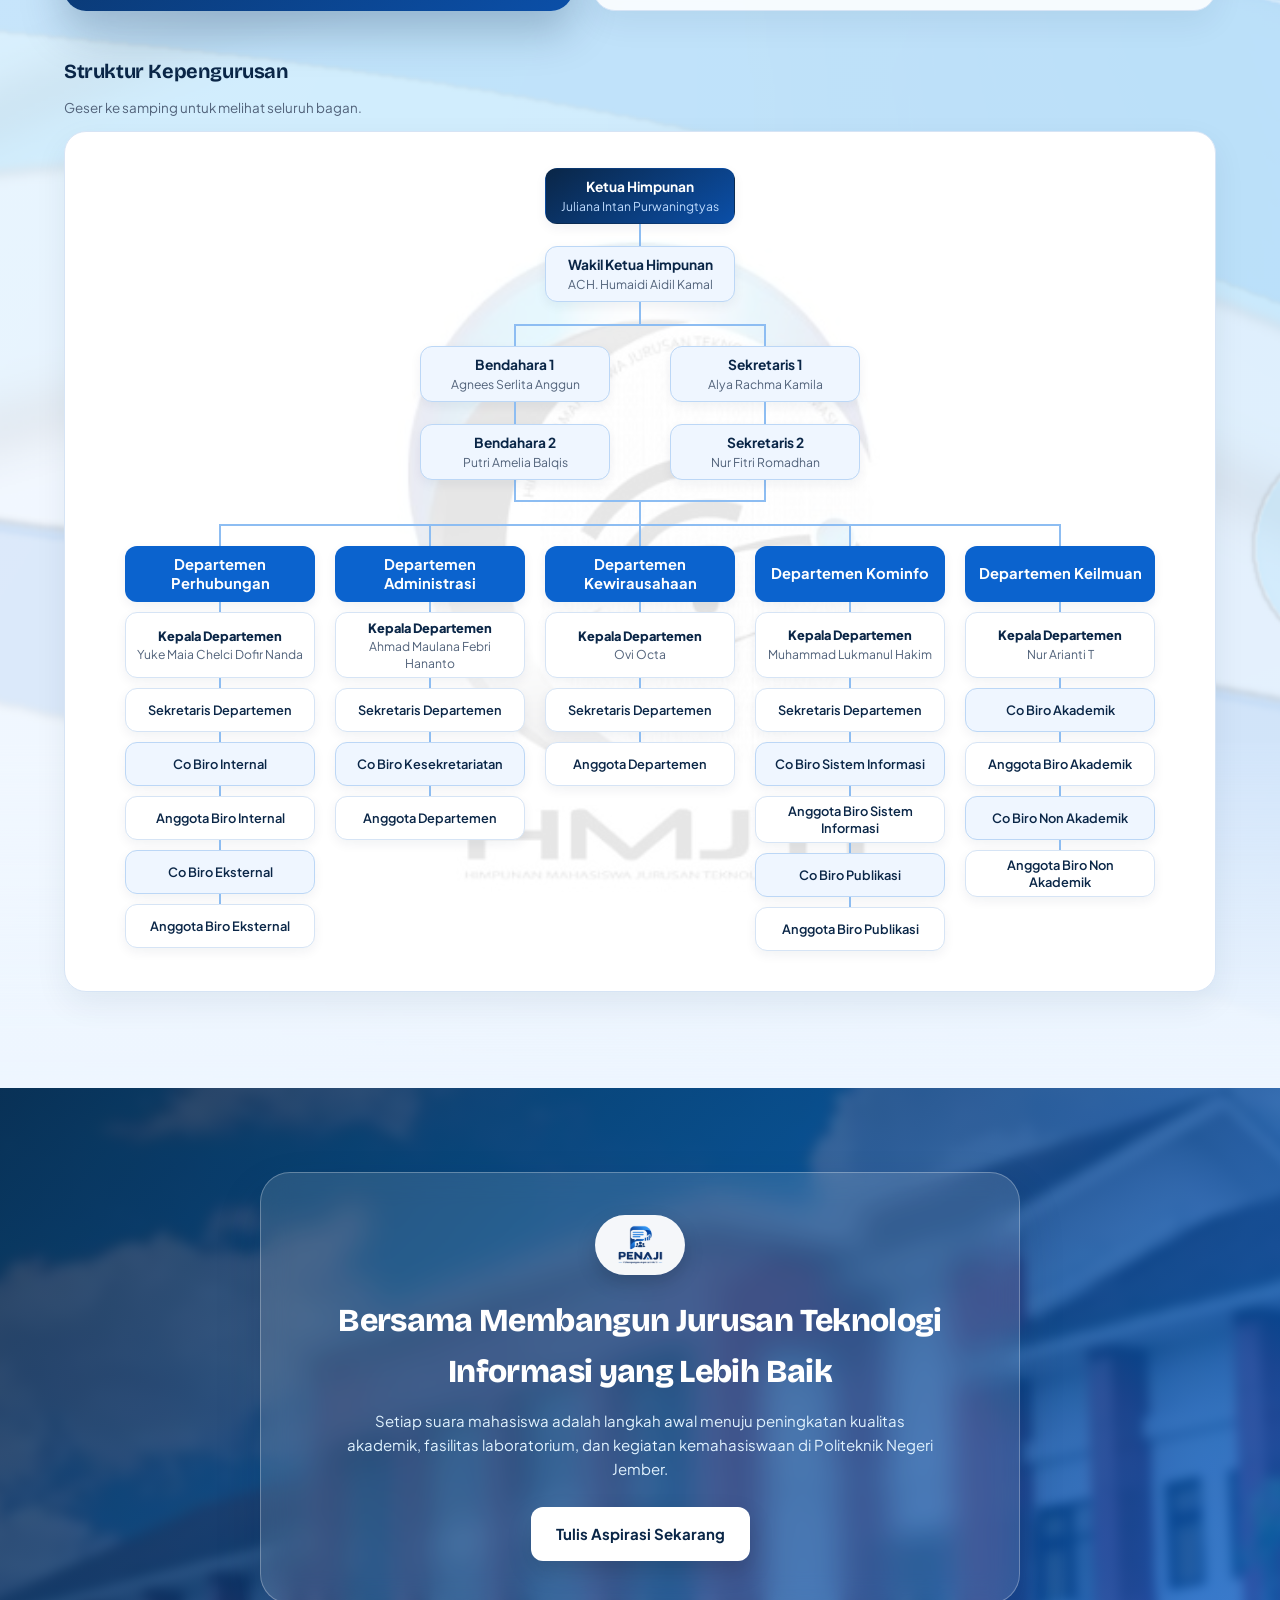
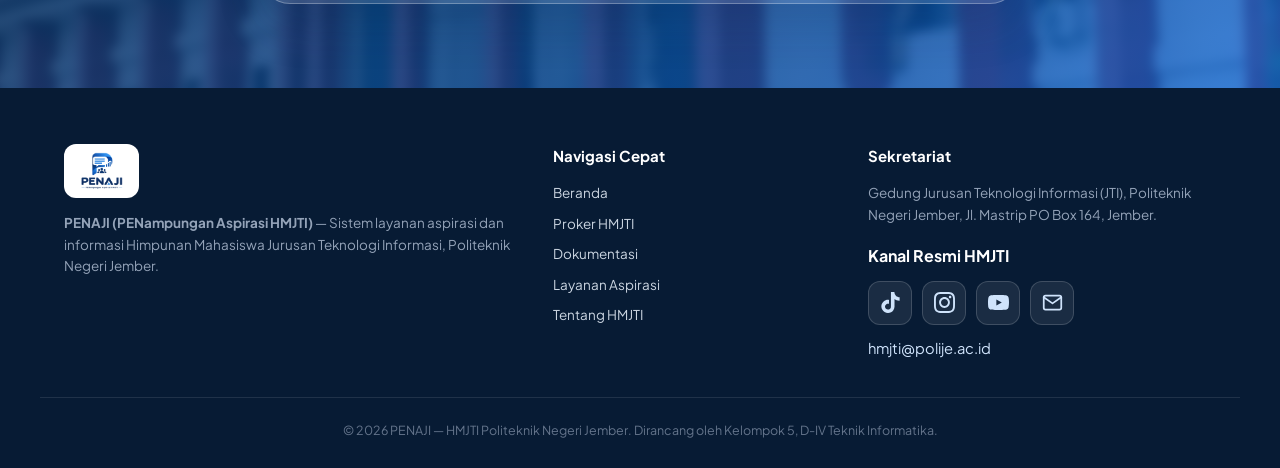
==== commit 906835b7: "Revisi semua Web Penaji dan Penambahan Fitur" ====
--- a/index.html
+++ b/index.html
@@ -35,7 +35,7 @@
         <nav class="tn-links" id="navMenu" aria-label="Navigasi utama">
           <a class="tl active" href="#beranda">Beranda</a>
           <a class="tl" href="#proker">Proker HMJTI</a>
-          <a class="tl" href="#galeri">Dokumentasi</a>
+          <a class="tl" href="#dokumentasi">Dokumentasi</a>
           <a class="tl" href="#aspirasi">Layanan Aspirasi</a>
           <a class="tl" href="#profil">Tentang HMJTI</a>
         </nav>
@@ -165,12 +165,12 @@
             <form id="aspirasiForm" novalidate>
               <div class="form-group">
                 <label for="inputNama" class="form-label">Nama Lengkap <span class="opt-tag">(Opsional)</span></label>
-                <input type="text" id="inputNama" class="form-control" placeholder="Contoh: Alfan Rizqy"
+                <input type="text" id="inputNama" class="form-control" placeholder="Contoh: Alfan Rizqy Prasetyo"
                   autocomplete="name" />
               </div>
               <div class="form-group">
                 <label for="inputNim" class="form-label">NIM <span class="opt-tag">(Opsional)</span></label>
-                <input type="text" id="inputNim" class="form-control" placeholder="Contoh: E12345678" maxlength="12"
+                <input type="text" id="inputNim" class="form-control" placeholder="Contoh: E41261512" maxlength="12"
                   autocomplete="off" />
                 <span class="error-msg" id="errNim"></span>
               </div>
@@ -382,3 +382,4 @@
   <script src="js/app.js"></script>
 </body>
 
+</html>
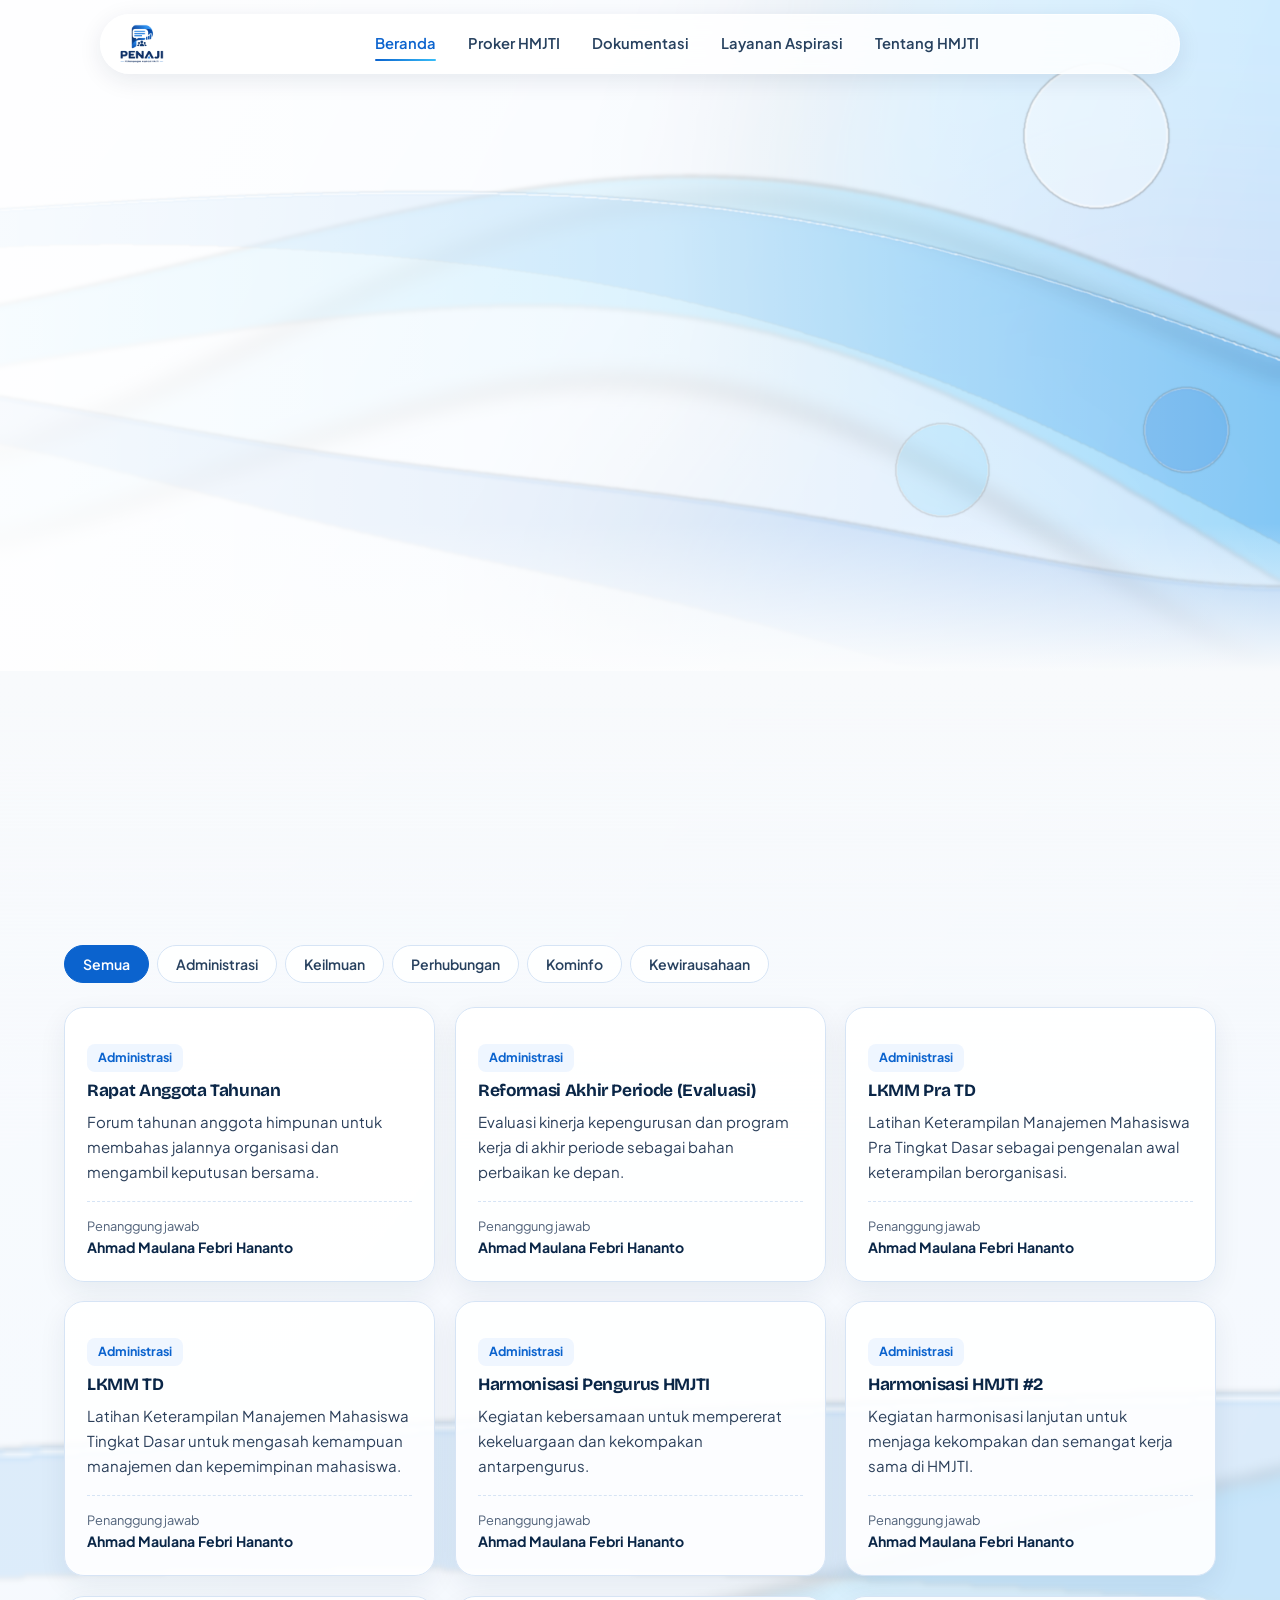
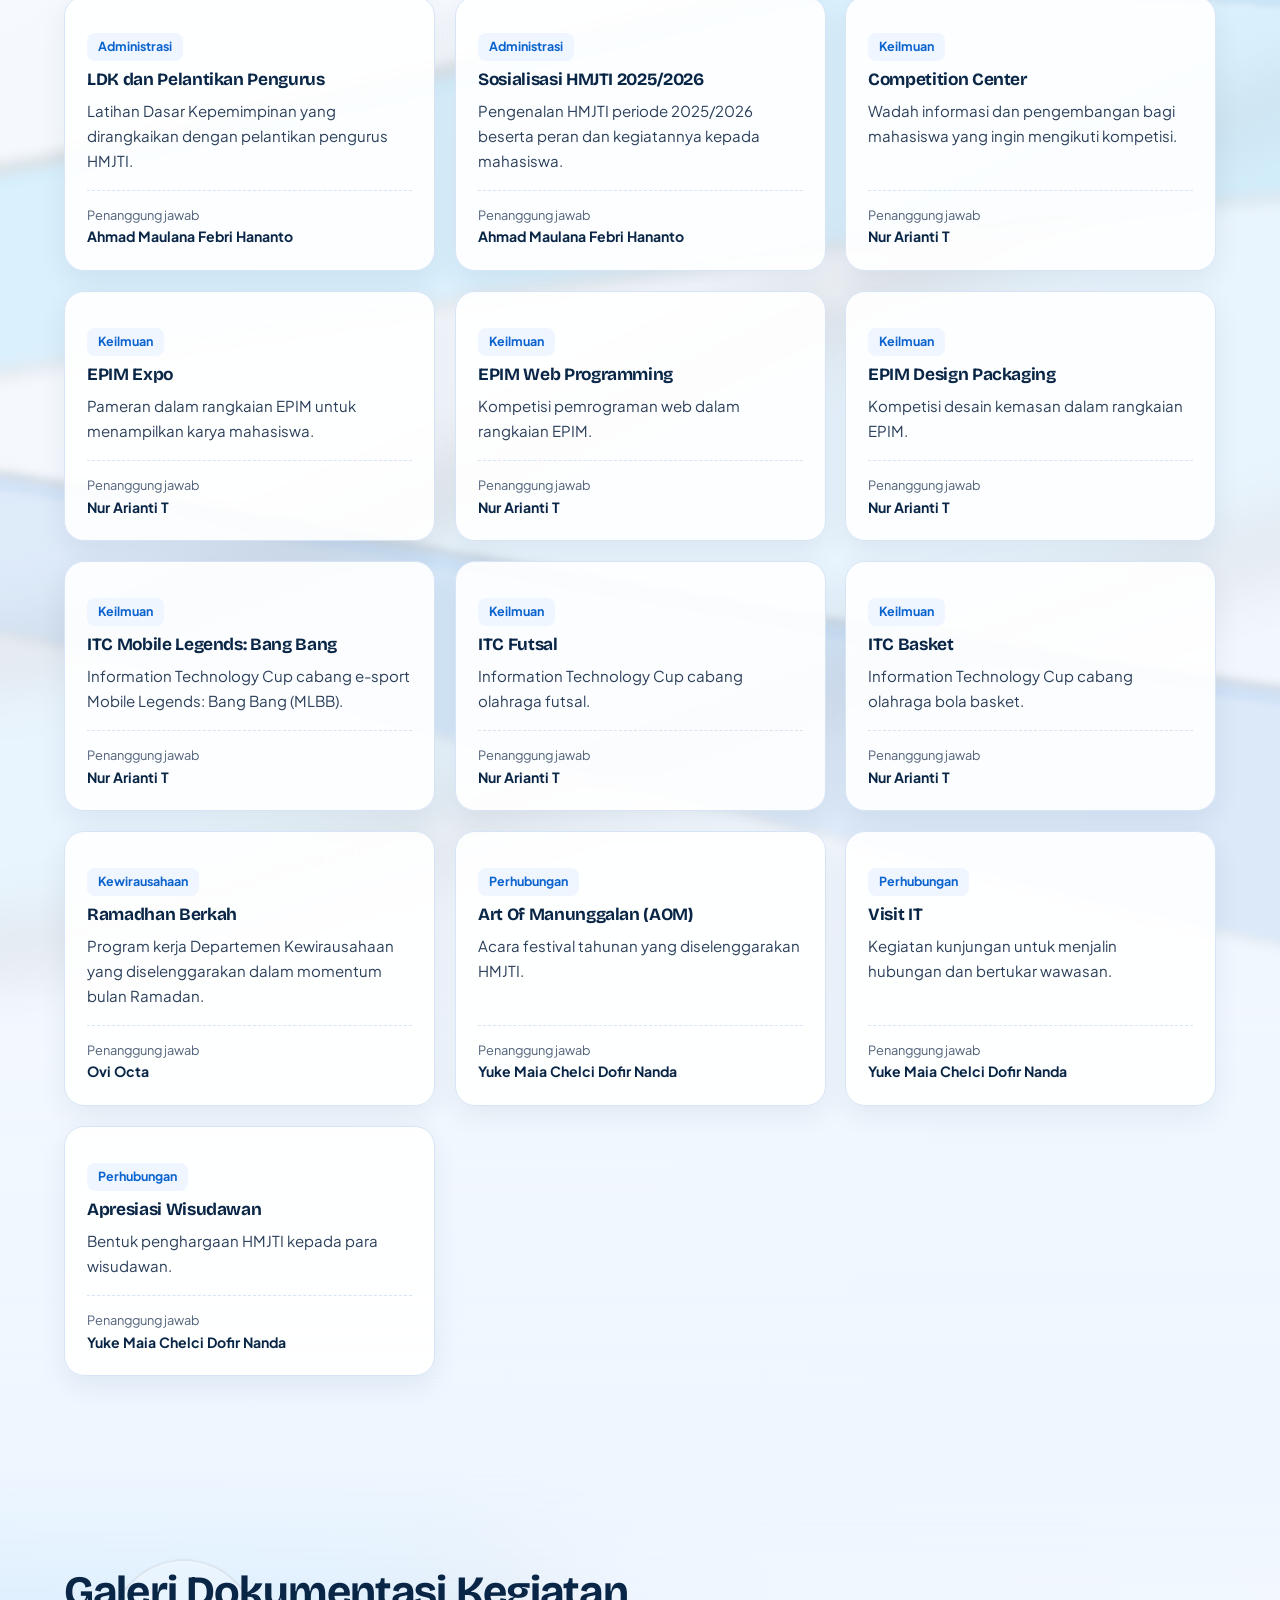
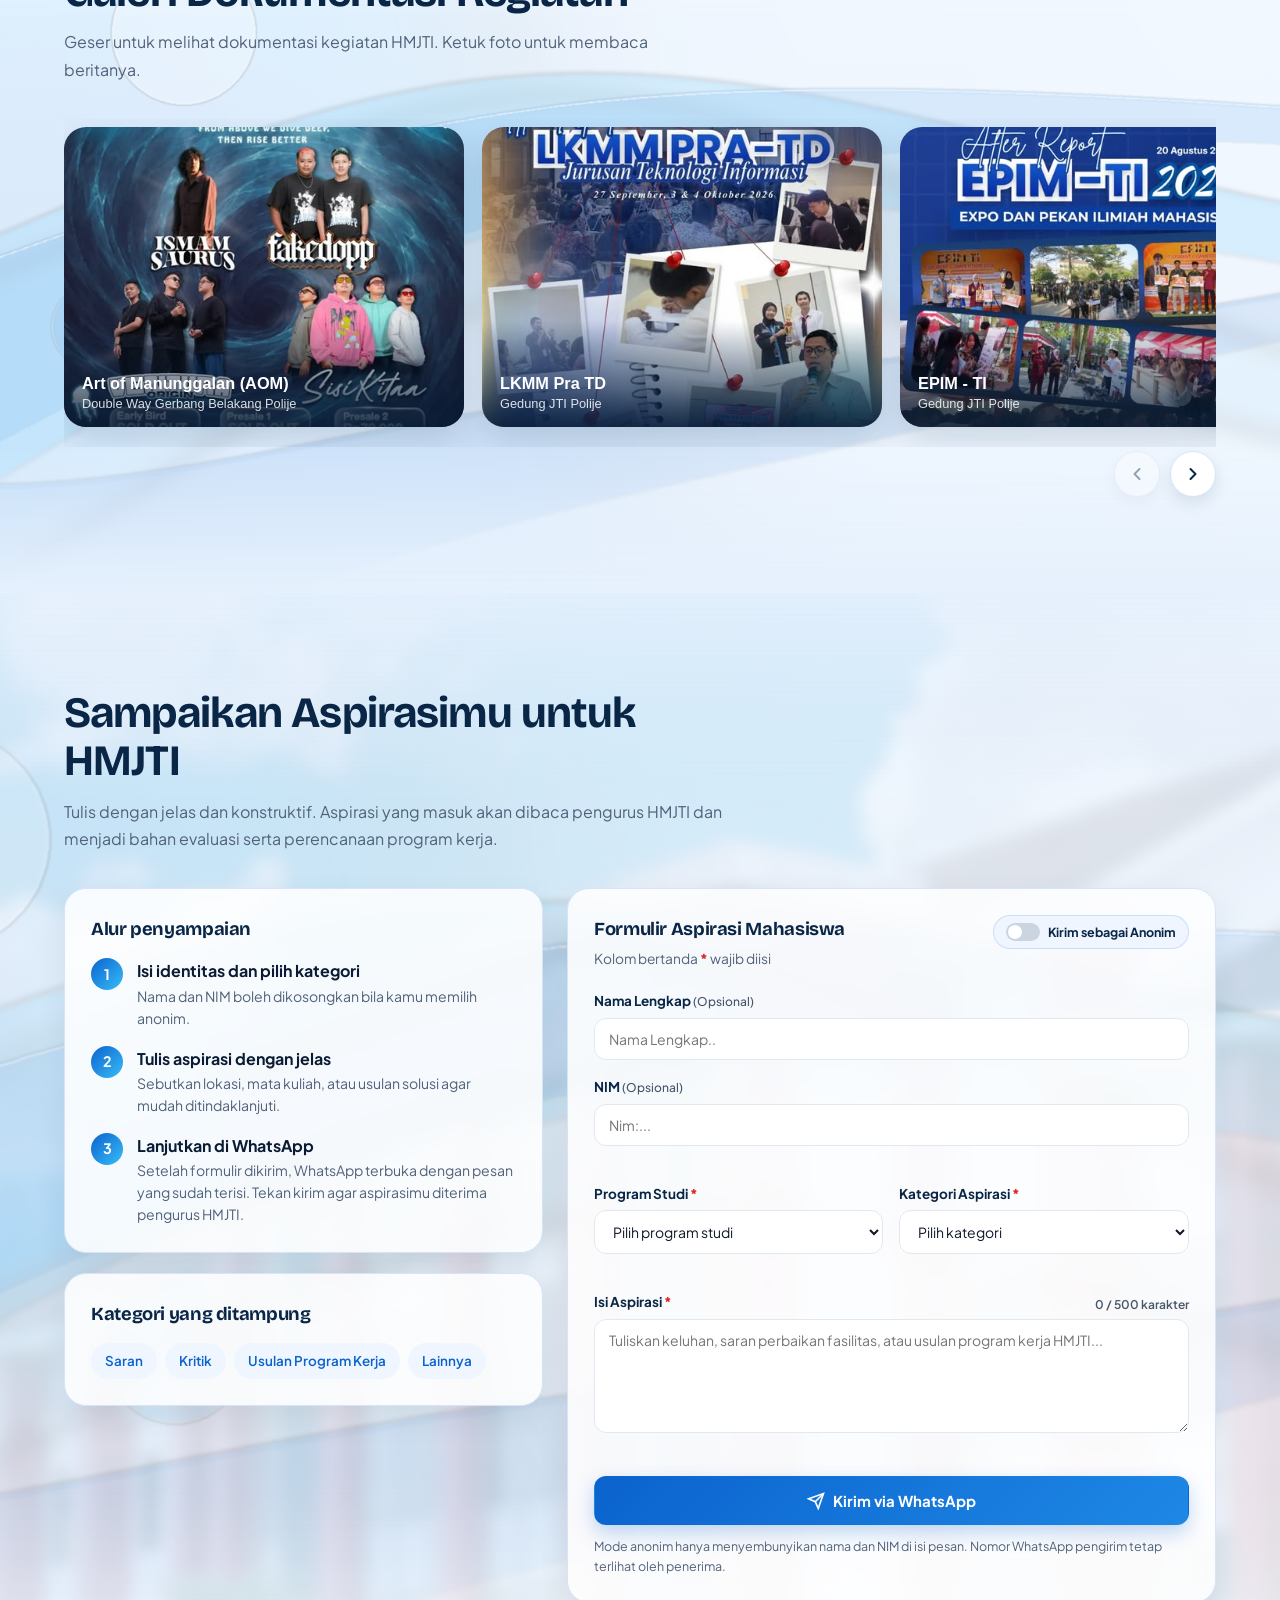
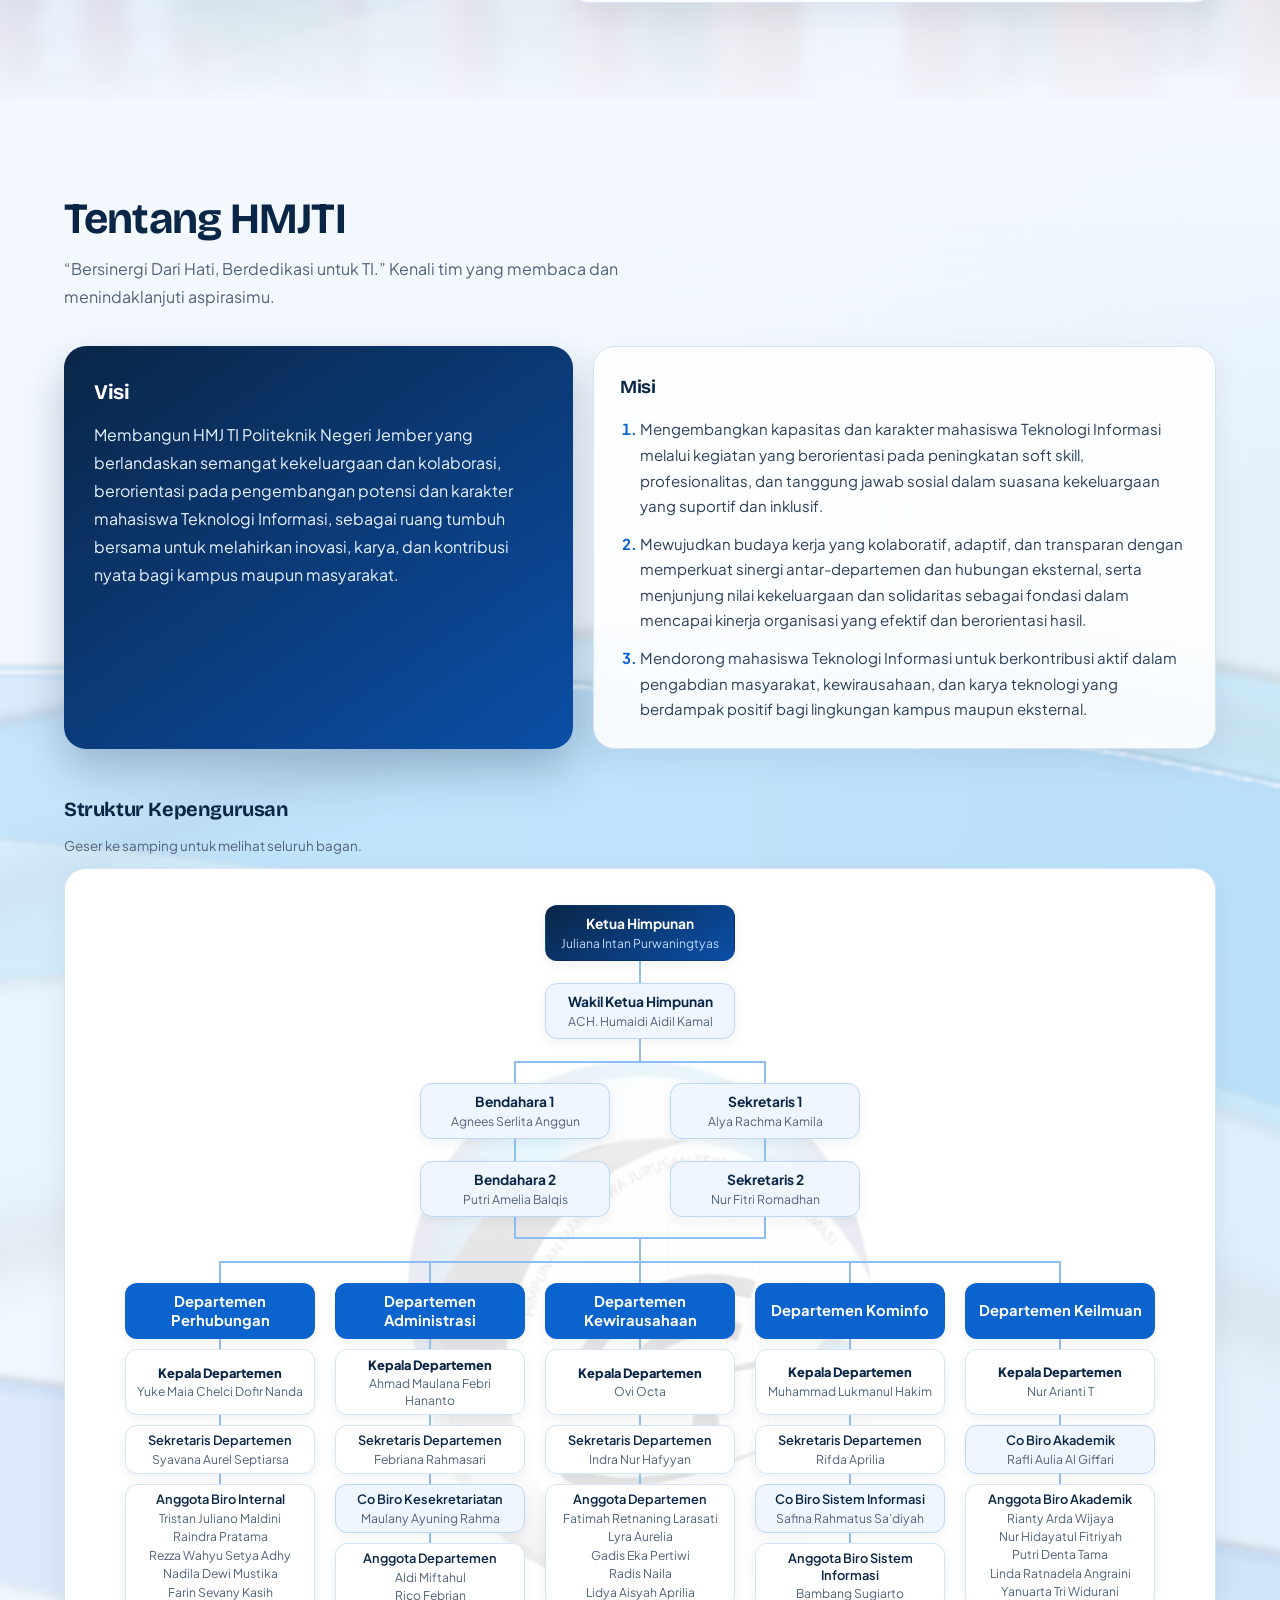
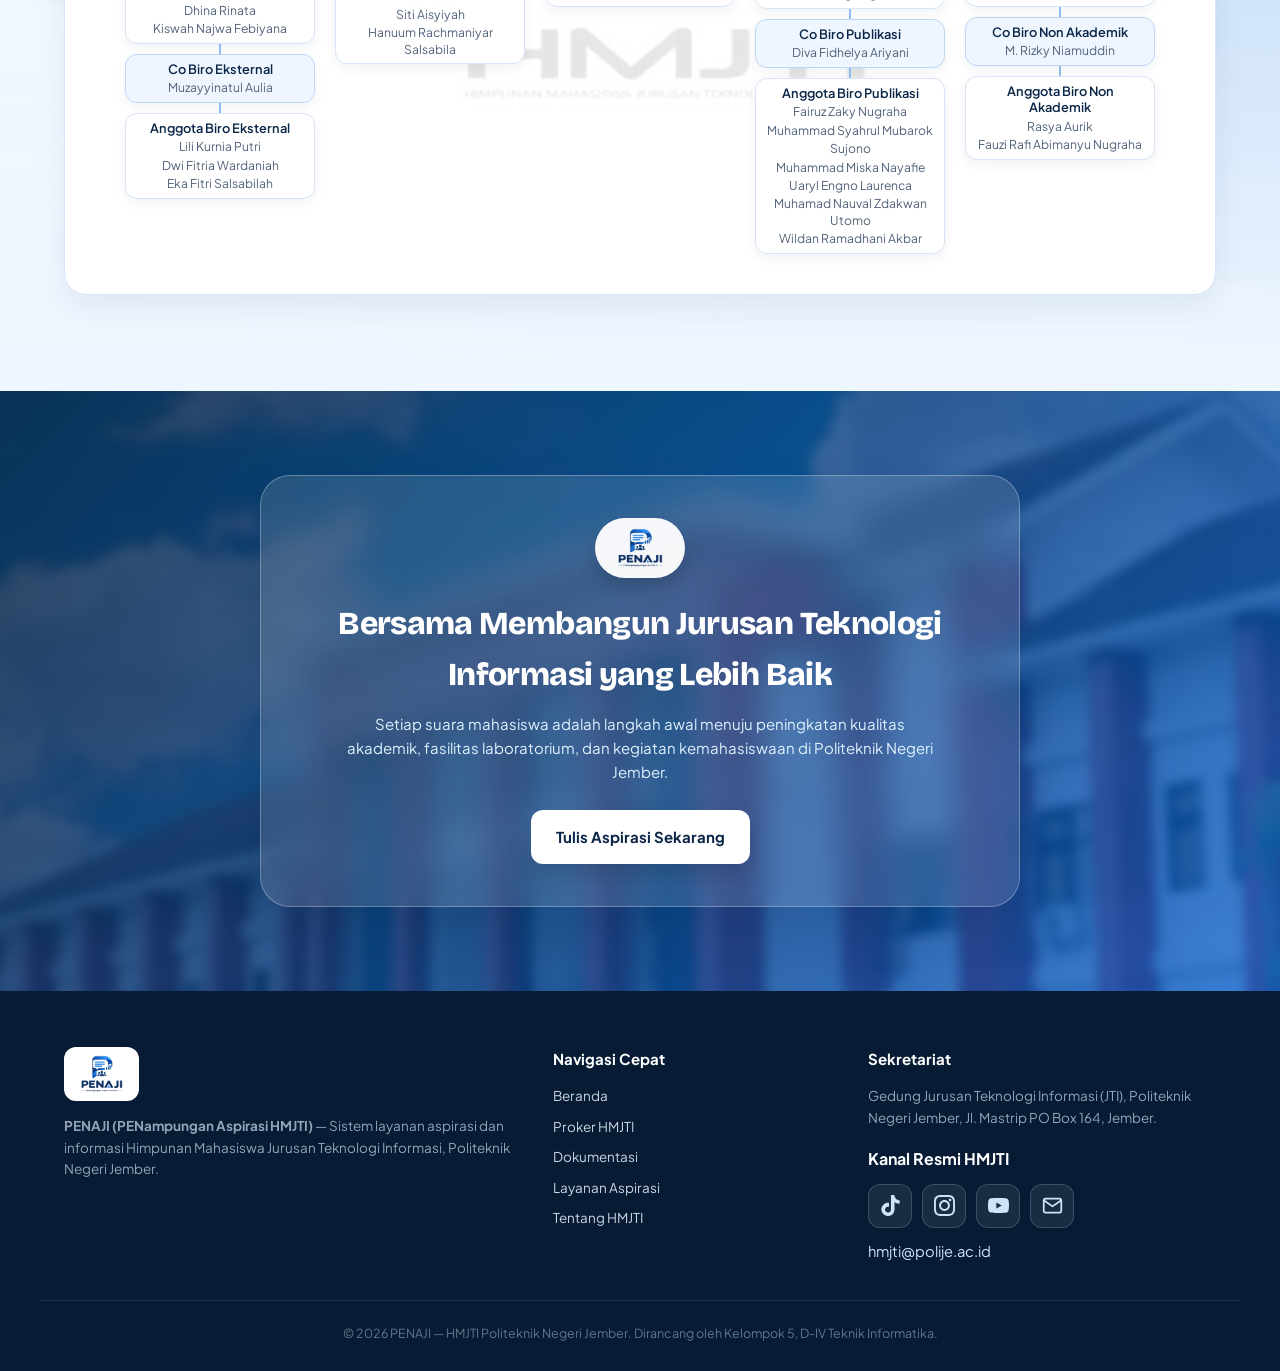
==== commit 16227d41: "Update galeri, program kerja, struktur pengurus dan revisi lainnya" ====
--- a/index.html
+++ b/index.html
@@ -35,7 +35,7 @@
         <nav class="tn-links" id="navMenu" aria-label="Navigasi utama">
           <a class="tl active" href="#beranda">Beranda</a>
           <a class="tl" href="#proker">Proker HMJTI</a>
-          <a class="tl" href="#dokumentasi">Dokumentasi</a>
+          <a class="tl" href="#galeri">Dokumentasi</a>
           <a class="tl" href="#aspirasi">Layanan Aspirasi</a>
           <a class="tl" href="#profil">Tentang HMJTI</a>
         </nav>
@@ -97,7 +97,7 @@
       <div class="container">
         <div class="sh reveal">
           <h2>Galeri Dokumentasi Kegiatan</h2>
-          <p>Geser untuk melihat dokumentasi kegiatan HMJTI. Ketuk foto untuk memperbesar.</p>
+          <p>Geser untuk melihat dokumentasi kegiatan HMJTI. Ketuk foto untuk membaca beritanya.</p>
         </div>
         <div class="car reveal">
           <div class="track" id="galTrack" tabindex="0" aria-label="Galeri foto kegiatan"></div>
@@ -149,7 +149,7 @@
             </div>
             <div class="card reveal" style="--i:1">
               <h3>Kategori yang ditampung</h3>
-              <div class="chips"><span>Akademik &amp; Perkuliahan</span><span>Program Kerja HMJTI</span><span>Lainnya</span></div>
+              <div class="chips"><span>Saran</span><span>Kritik</span><span>Usulan Program Kerja</span><span>Lainnya</span></div>
             </div>
           </div>
 
@@ -165,12 +165,12 @@
             <form id="aspirasiForm" novalidate>
               <div class="form-group">
                 <label for="inputNama" class="form-label">Nama Lengkap <span class="opt-tag">(Opsional)</span></label>
-                <input type="text" id="inputNama" class="form-control" placeholder="Contoh: Alfan Rizqy Prasetyo"
+                <input type="text" id="inputNama" class="form-control" placeholder="Nama Lengkap.."
                   autocomplete="name" />
               </div>
               <div class="form-group">
                 <label for="inputNim" class="form-label">NIM <span class="opt-tag">(Opsional)</span></label>
-                <input type="text" id="inputNim" class="form-control" placeholder="Contoh: E41261512" maxlength="12"
+                <input type="text" id="inputNim" class="form-control" placeholder="Nim:..." maxlength="12"
                   autocomplete="off" />
                 <span class="error-msg" id="errNim"></span>
               </div>
@@ -190,9 +190,11 @@
                   <label for="selectKategori" class="form-label">Kategori Aspirasi <span class="req">*</span></label>
                   <select id="selectKategori" class="form-control" required>
                     <option value="">Pilih kategori</option>
-                    <option value="Akademik &amp; Perkuliahan">Akademik &amp; Perkuliahan</option>
-                    <option value="Program Kerja HMJTI">Program Kerja HMJTI</option>
-                    <option value="Layanan Kemahasiswaan">Lainnya</option>
+                    <option value="Saran">Saran</option>
+                    <option value="Kritik">Kritik</option>
+                    <option value="Usulan Program Kerja">Usulan Program Kerja</option>
+
+                    <option value="Lainnya">Lainnya</option>
                   </select>
                   <span class="error-msg" id="errKategori"></span>
                 </div>
@@ -368,18 +370,7 @@
     </div>
   </div>
 
-  <div class="modal-backdrop hidden no-print" id="lightboxModal" role="dialog" aria-modal="true">
-    <div class="modal-card lightbox-card">
-      <button type="button" class="modal-close" id="closeLightboxBtn" aria-label="Tutup Pratinjau">&times;</button>
-      <img src="" alt="" id="lightboxImg" class="lightbox-img" />
-      <div class="lightbox-caption">
-        <h4 id="lightboxTitle"></h4>
-        <p id="lightboxDate"></p>
-      </div>
-    </div>
-  </div>
-
   <script src="js/app.js"></script>
 </body>
 
-</html>
+</html>
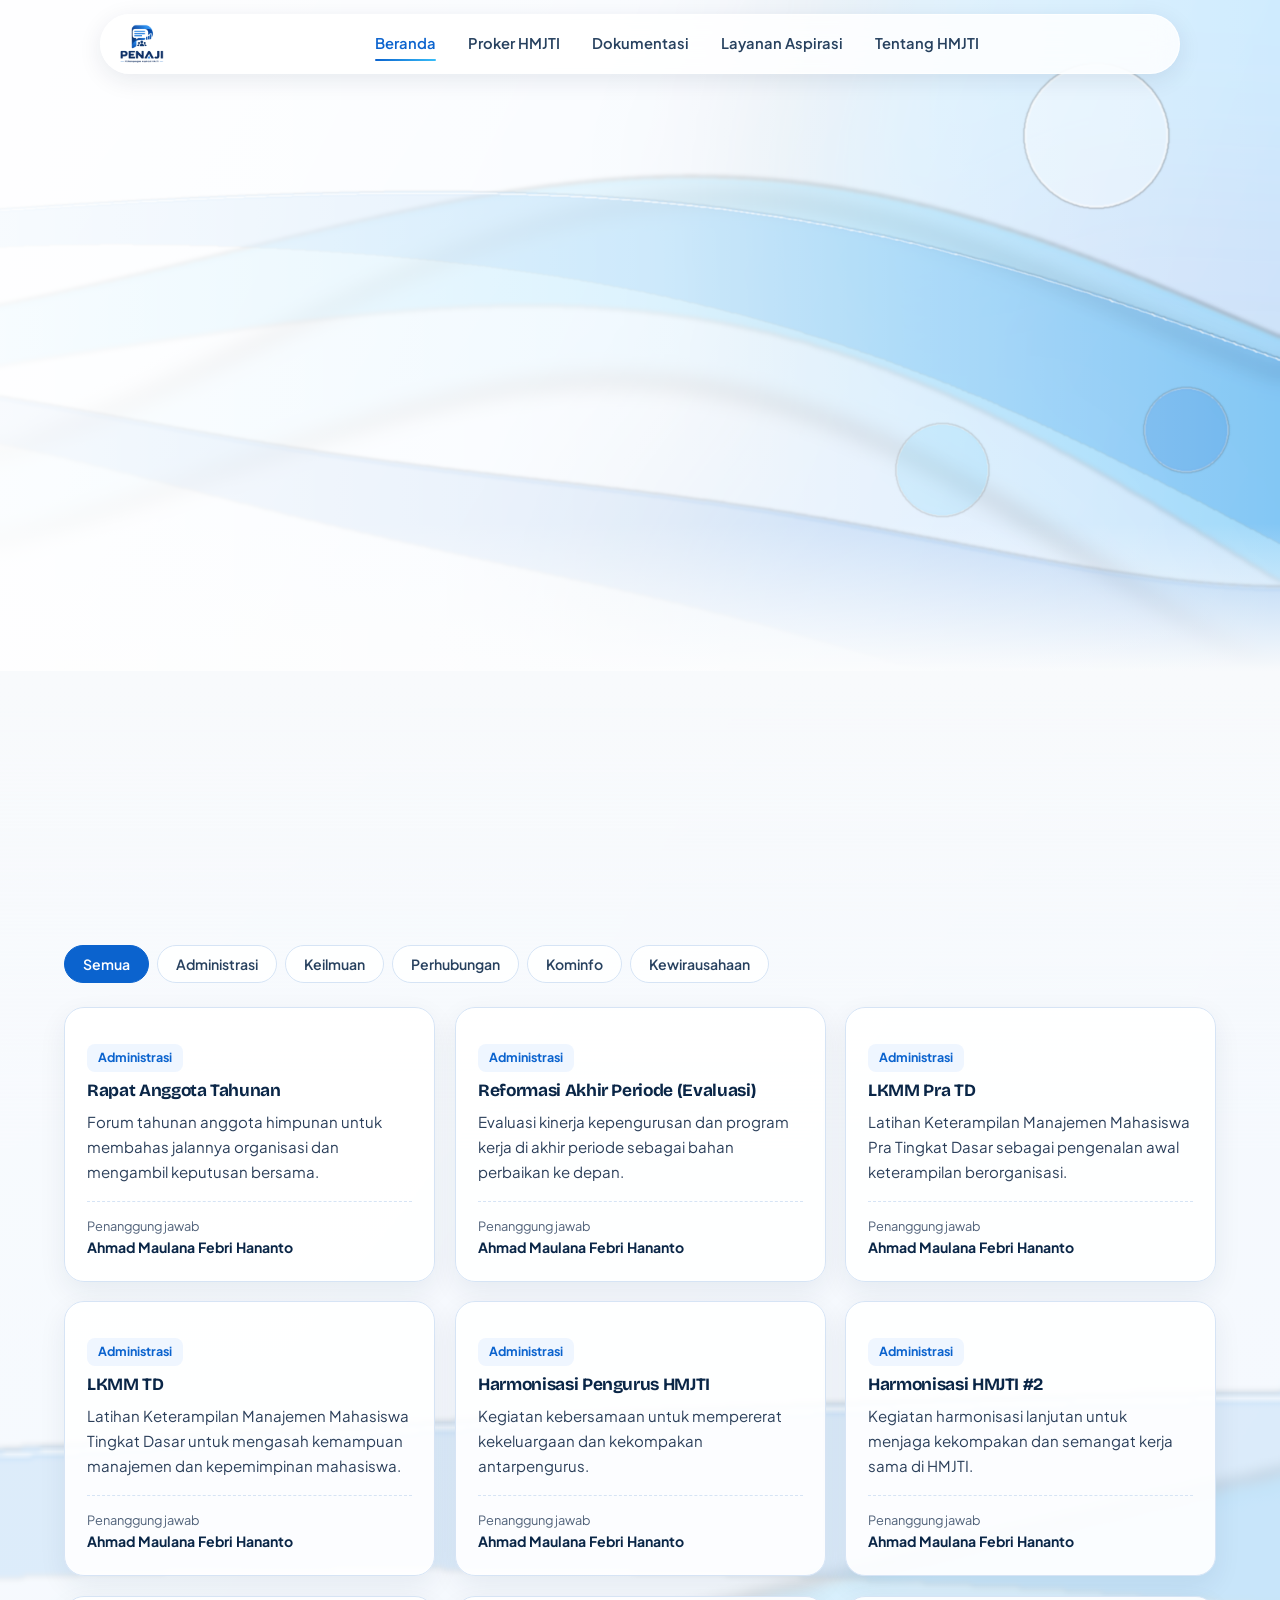
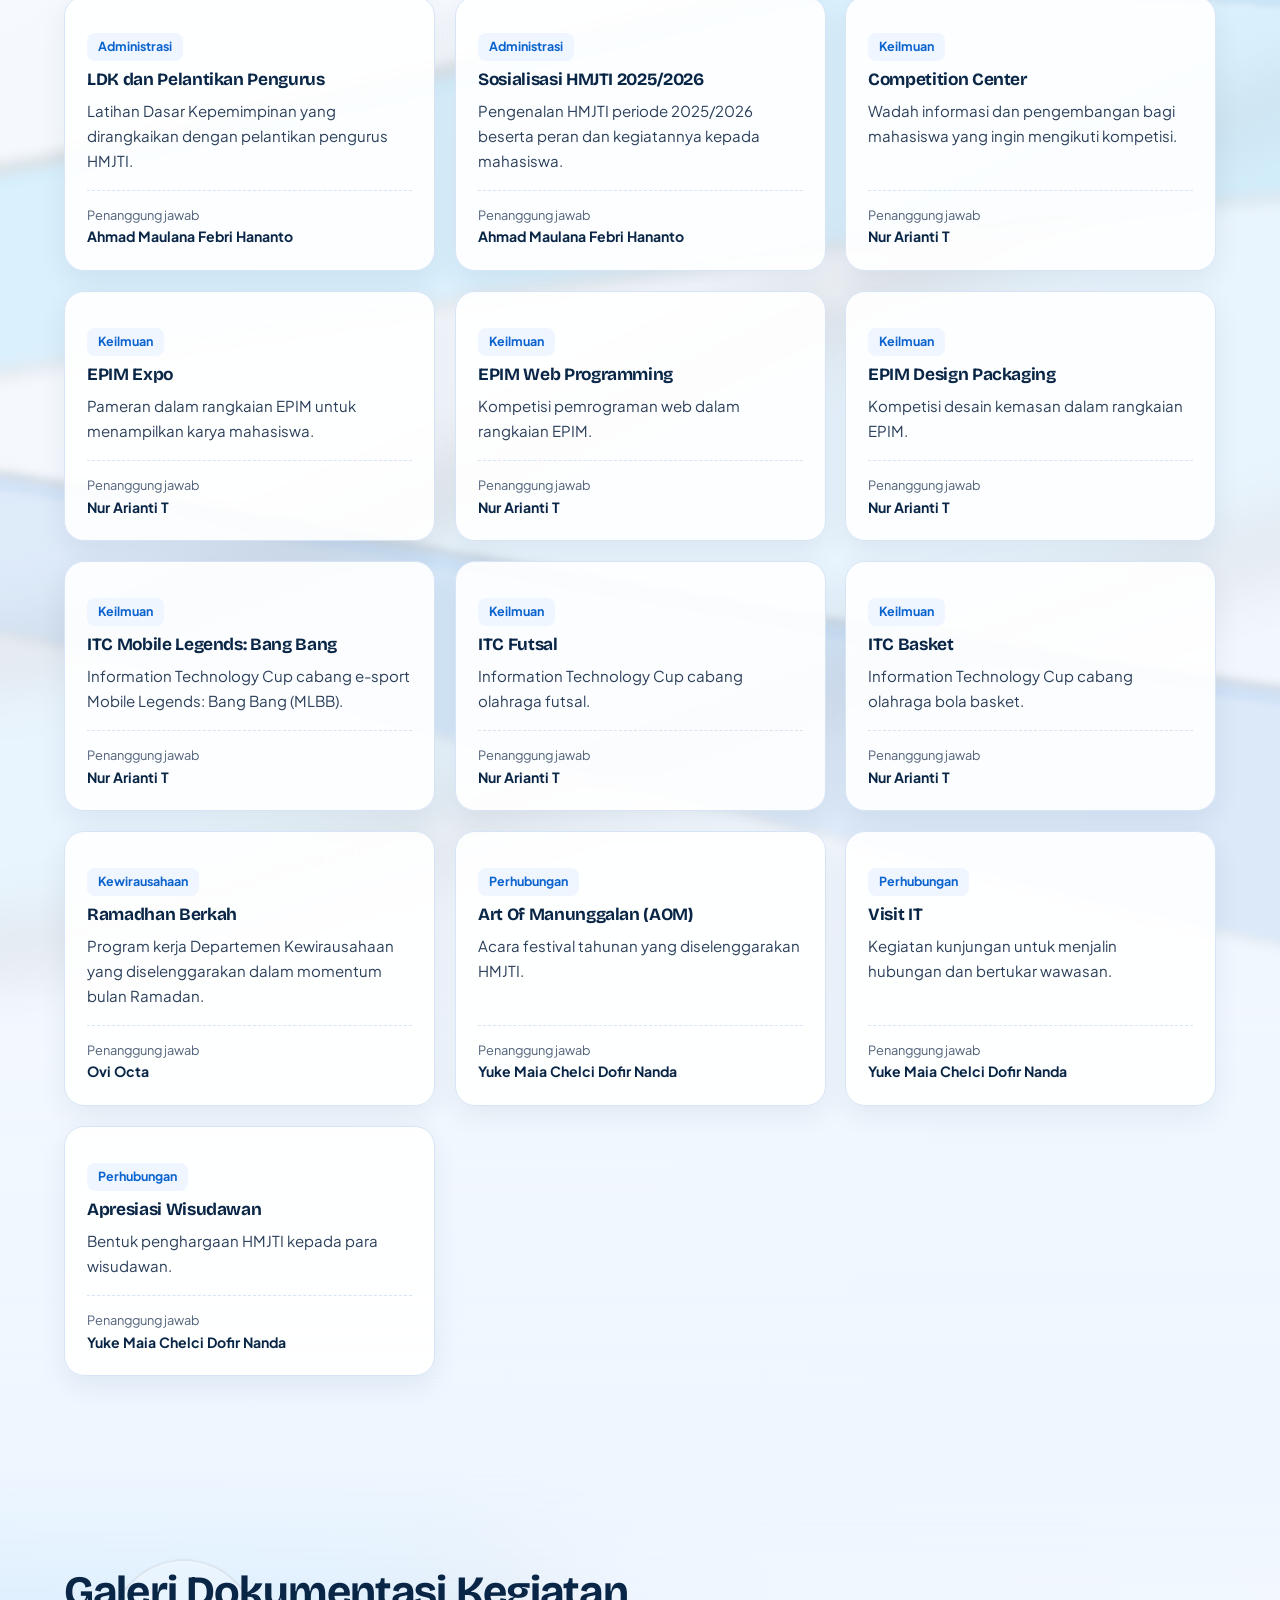
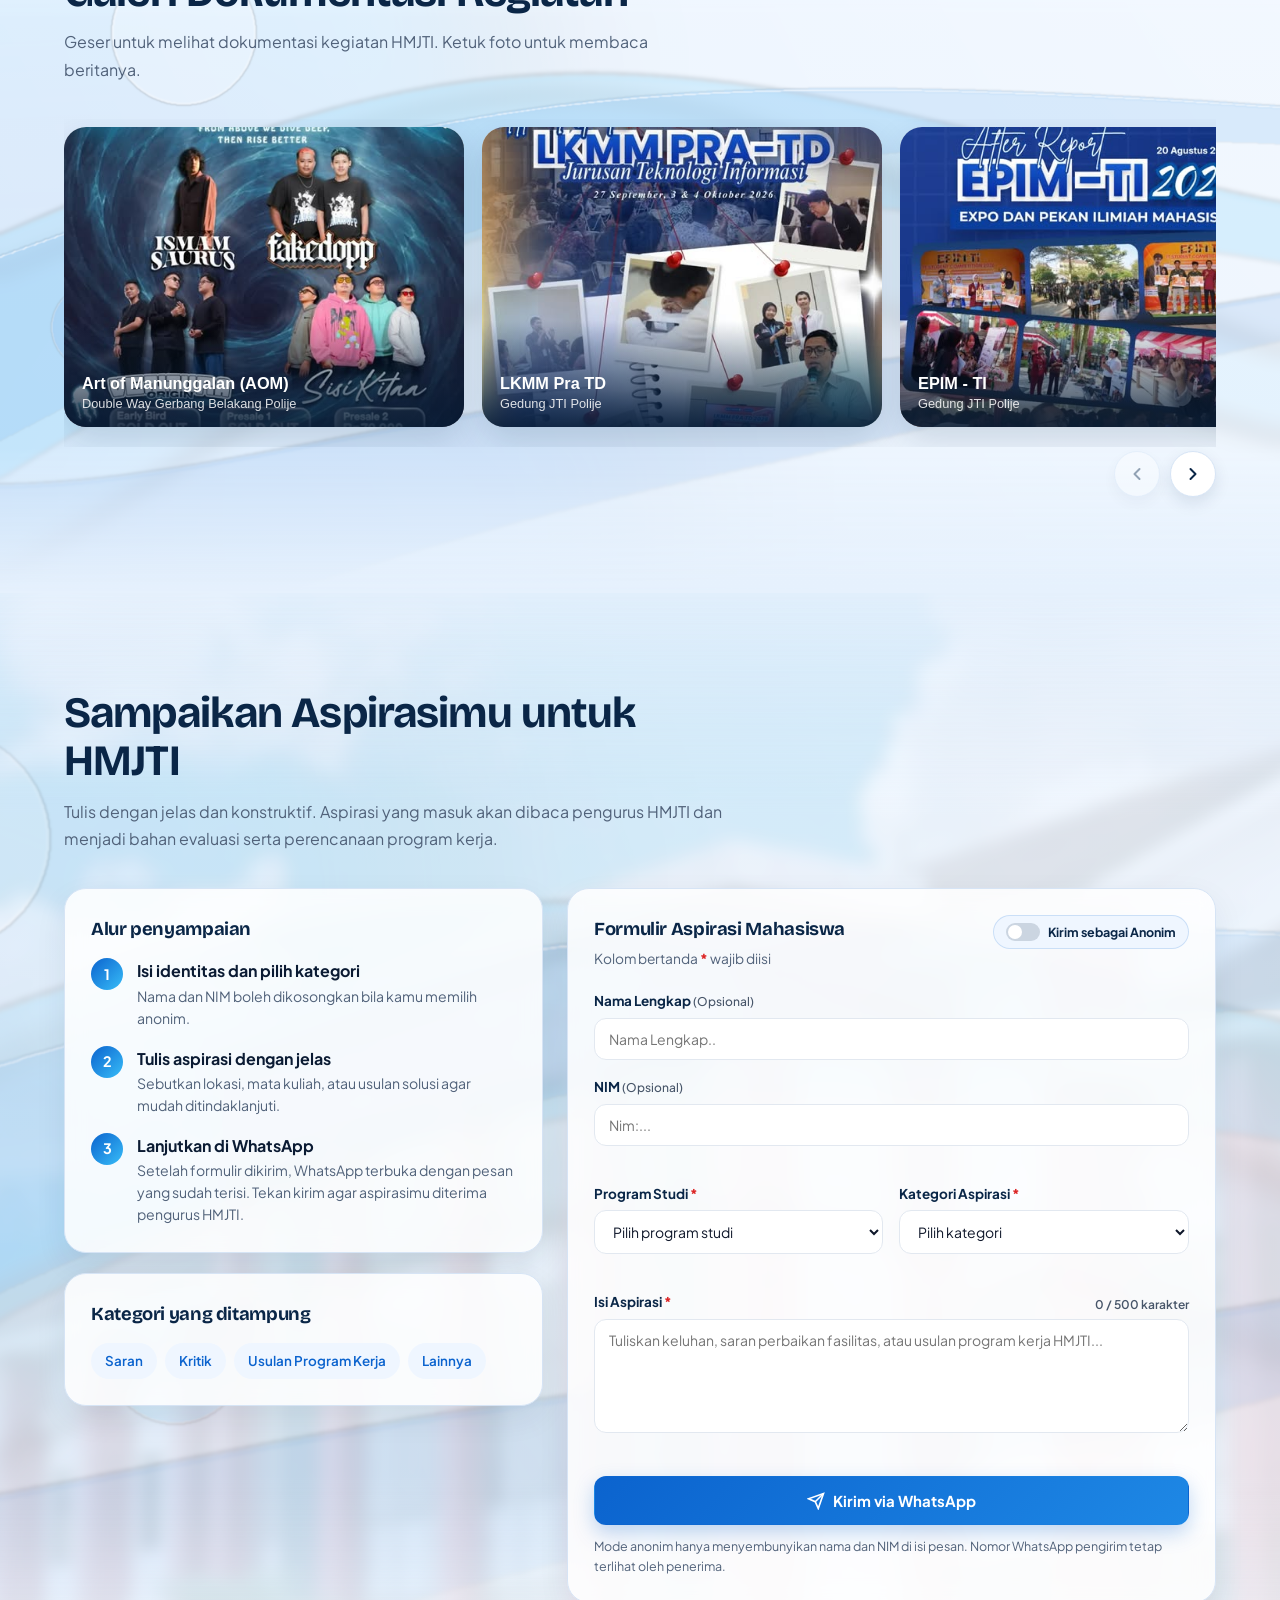
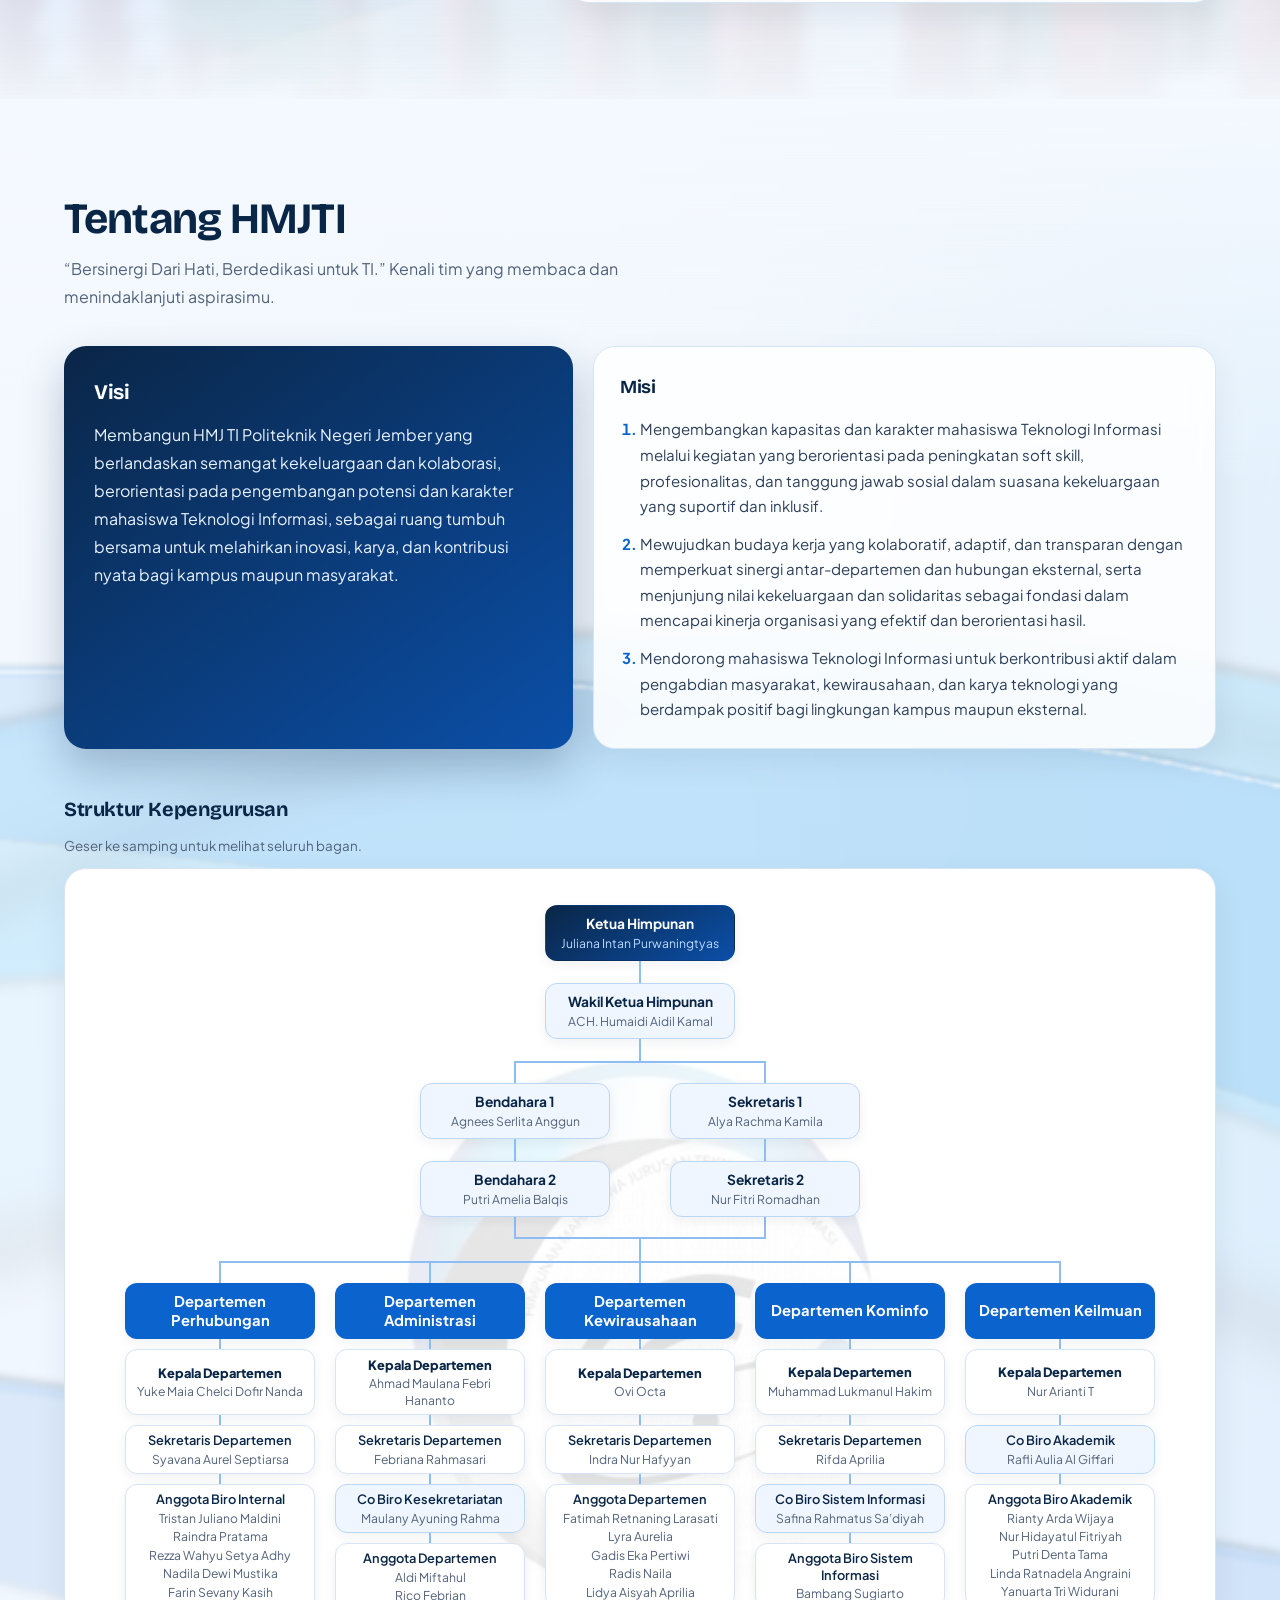
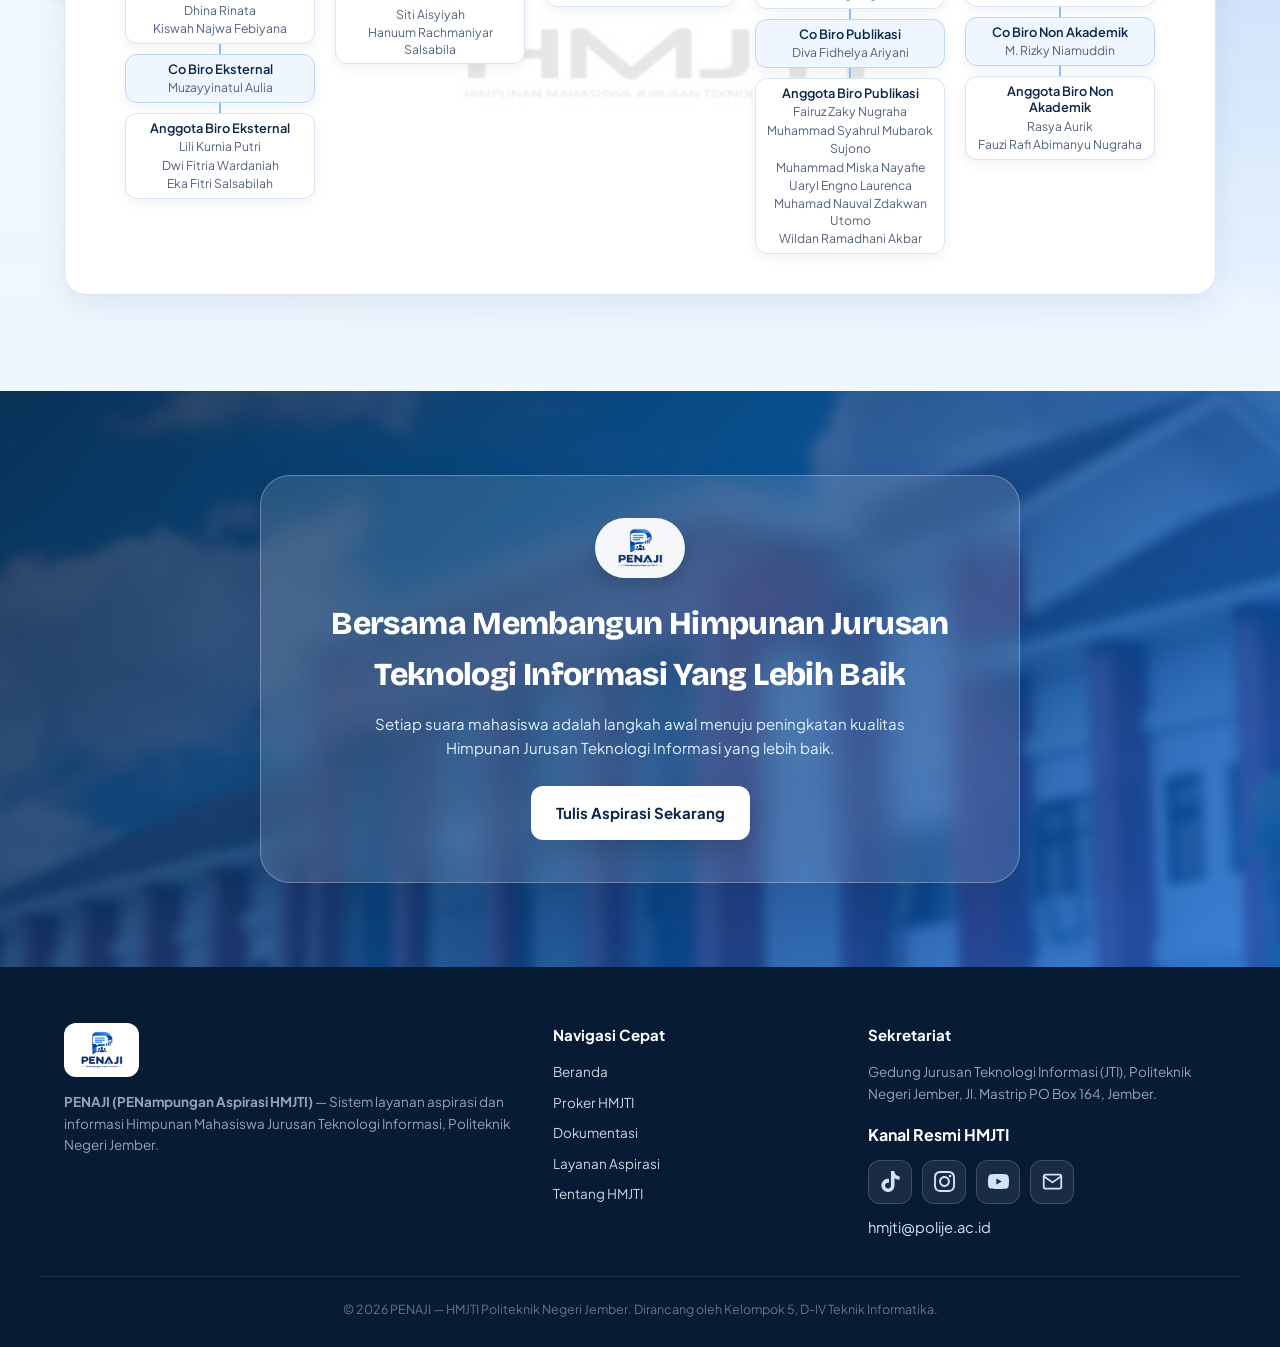
==== commit 2deb6c4f: "Update index.html" ====
--- a/index.html
+++ b/index.html
@@ -47,8 +47,8 @@
     <section id="beranda" class="hero">
       <div class="container hero-grid">
         <div class="hero-left" id="heroLeft">
-          <span class="pill reveal"><i class="pulse"></i>Platform Resmi Aspirasi Mahasiswa JTI Polije</span>
-          <h1 class="reveal">Suarakan Aspirasimu, Wujudkan Perubahan Nyata di <em>JTI Polije</em></h1>
+          <span class="pill reveal"><i class="pulse"></i>Platform Resmi Aspirasi Mahasiswa HMJTI Polije</span>
+          <h1 class="reveal">Suarakan Aspirasimu, Wujudkan Perubahan Nyata Bagi <em>HMJTI Polije</em></h1>
           <p class="lead reveal"><strong>PENAJI (PENampungan Aspirasi HMJTI)</strong> adalah portal resmi Himpunan
             Mahasiswa Jurusan Teknologi Informasi Politeknik Negeri Jember untuk menampung saran, kritik, dan usulan
             secara terstruktur.</p>
@@ -270,10 +270,9 @@
           <div class="cta-logo-pill">
             <img src="assets/logo-penaji.png" alt="Logo PENAJI" />
           </div>
-          <h2>Bersama Membangun Jurusan Teknologi Informasi yang Lebih Baik</h2>
-          <p>
-            Setiap suara mahasiswa adalah langkah awal menuju peningkatan kualitas akademik, fasilitas laboratorium, dan
-            kegiatan kemahasiswaan di Politeknik Negeri Jember.
+          <h2>Bersama Membangun Himpunan Jurusan Teknologi Informasi Yang Lebih Baik</h2>
+         <p>
+            Setiap suara mahasiswa adalah langkah awal menuju peningkatan kualitas Himpunan Jurusan Teknologi Informasi yang lebih baik.
           </p>
           <div class="cta-banner-buttons">
             <a href="#aspirasi" class="btn btn-white btn-lg">Tulis Aspirasi Sekarang</a>
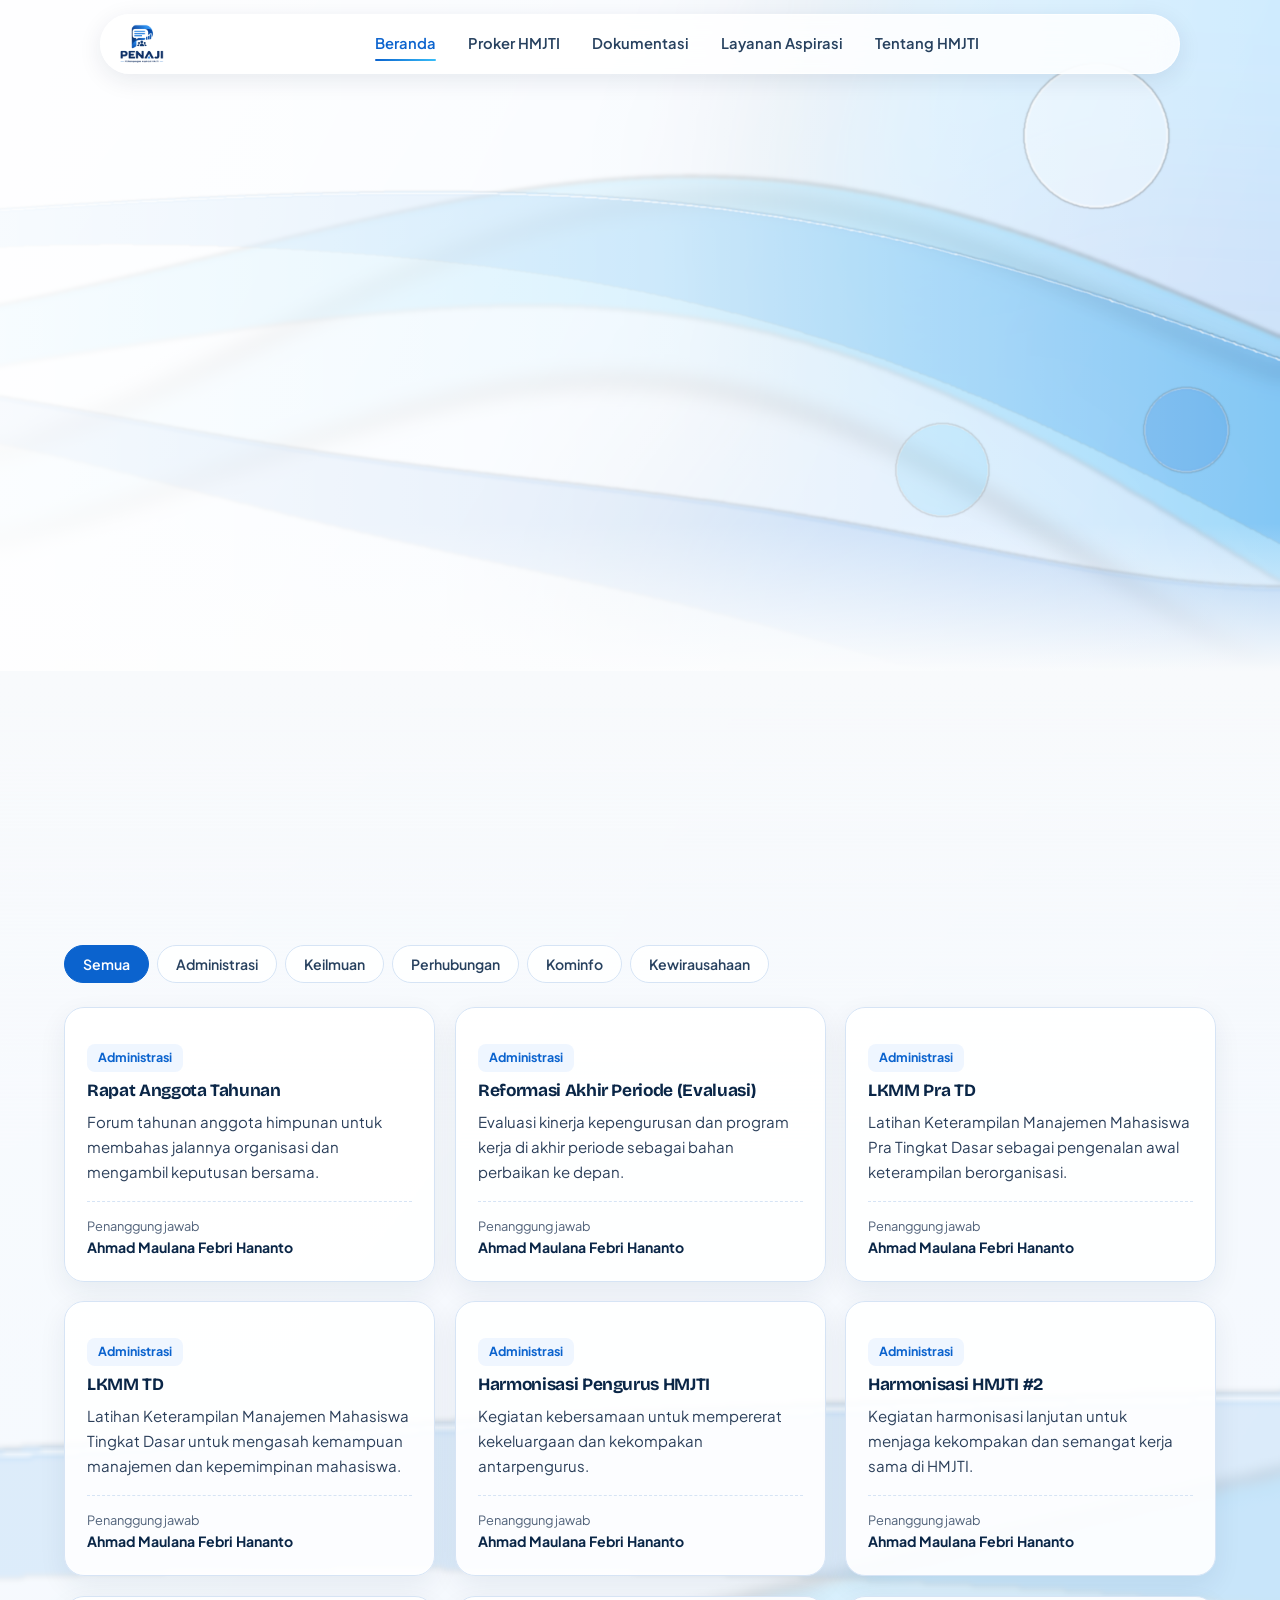
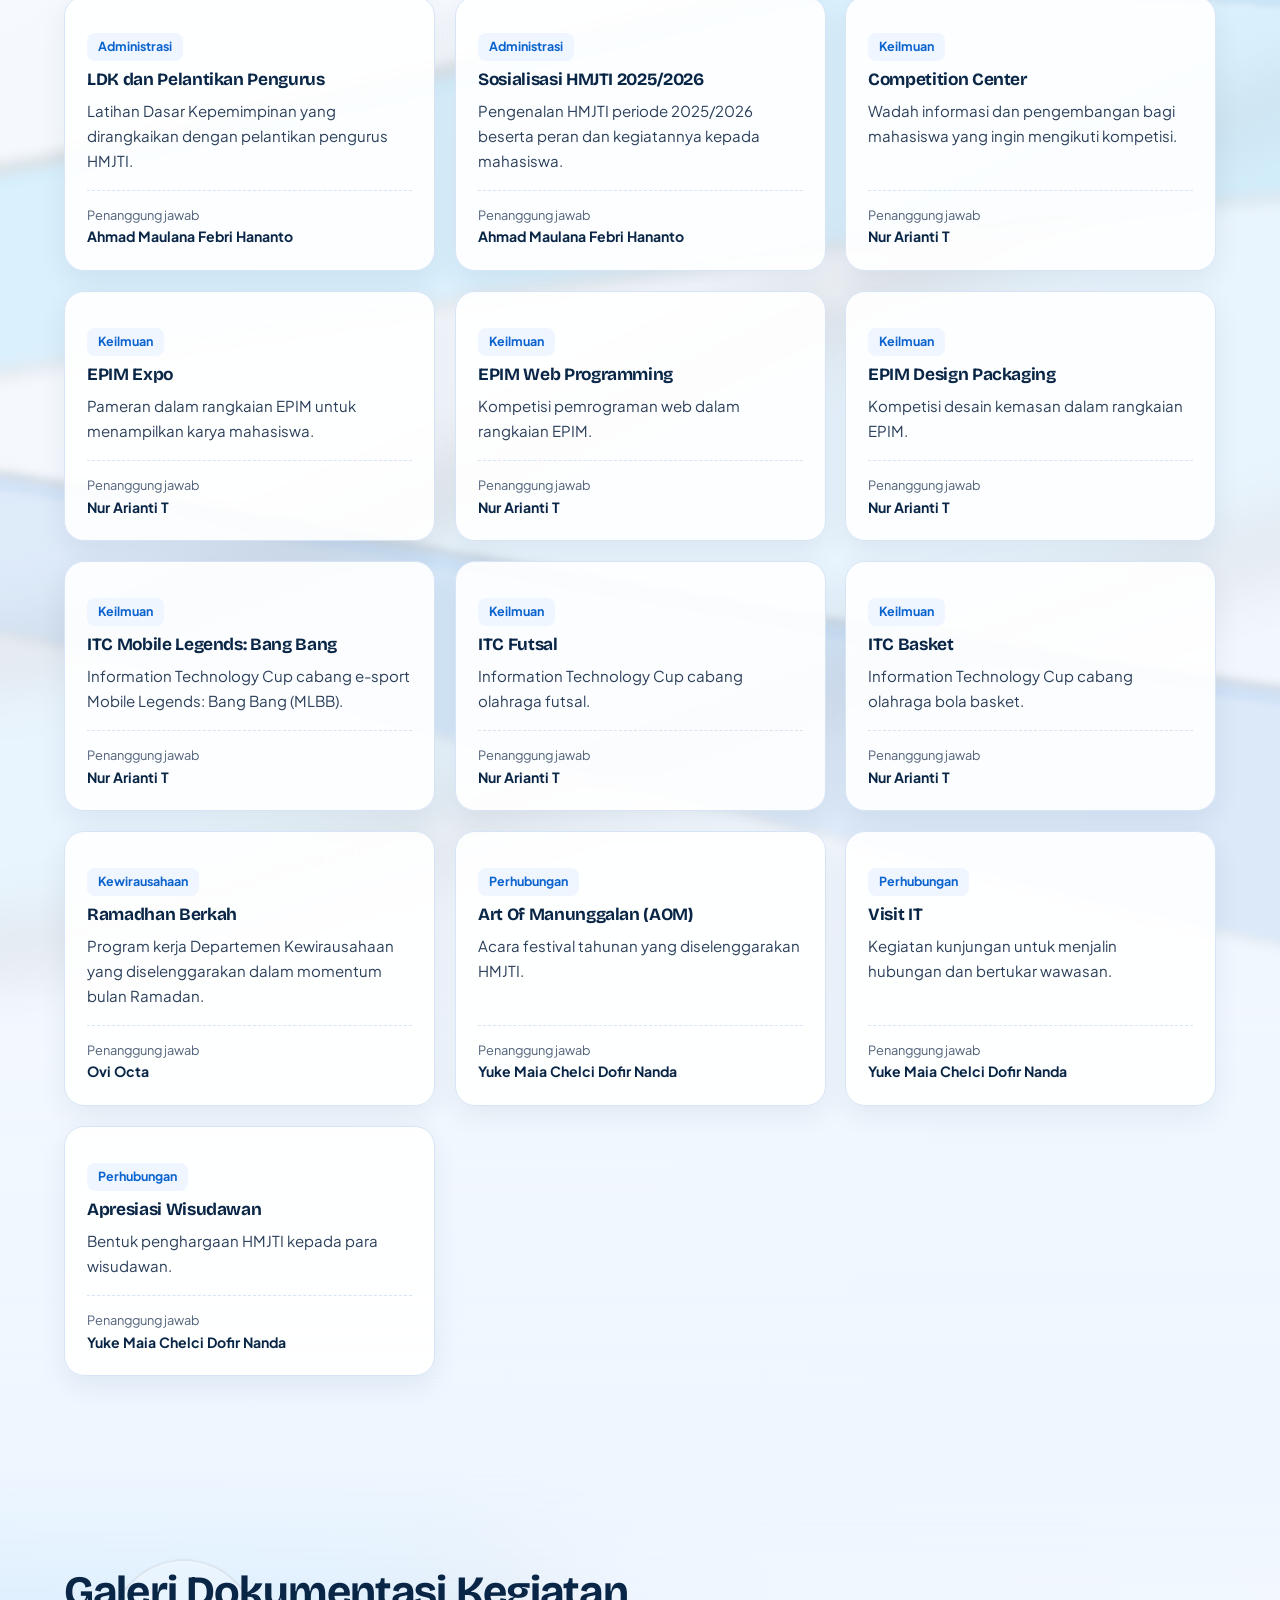
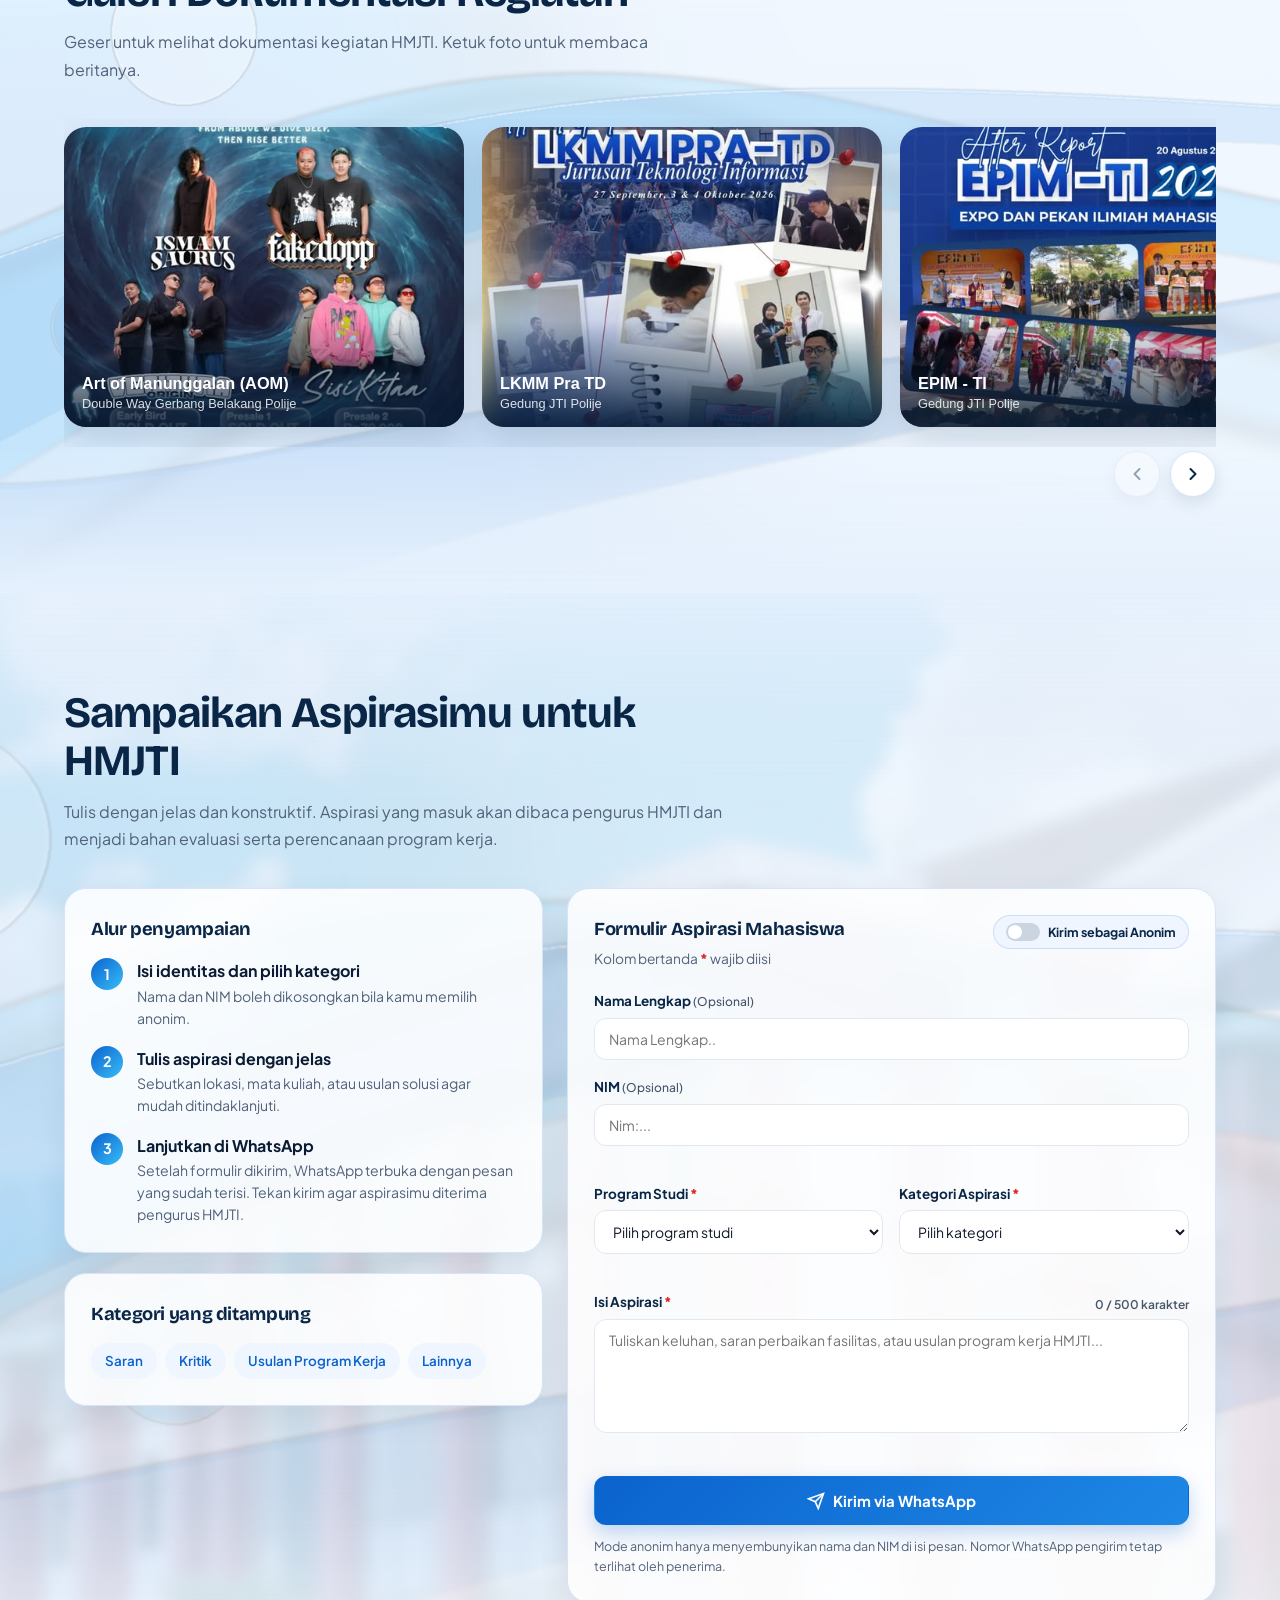
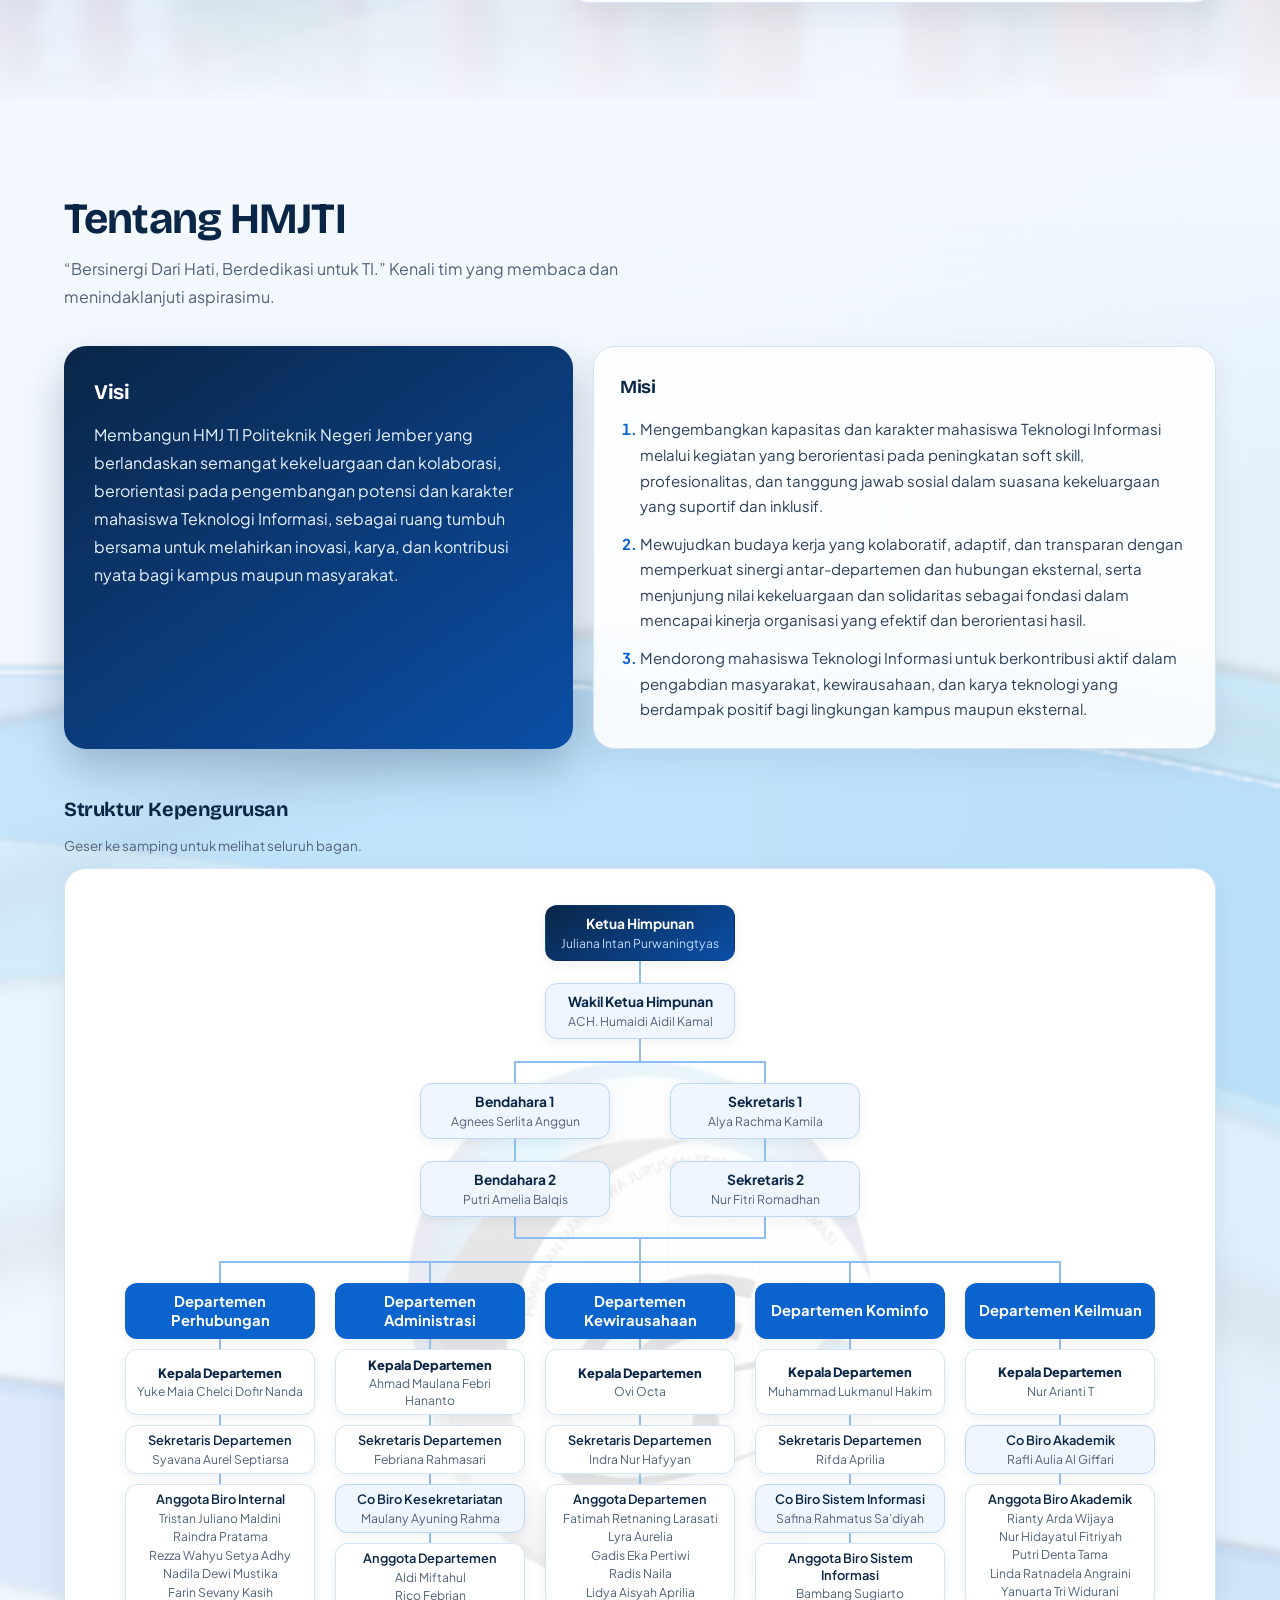
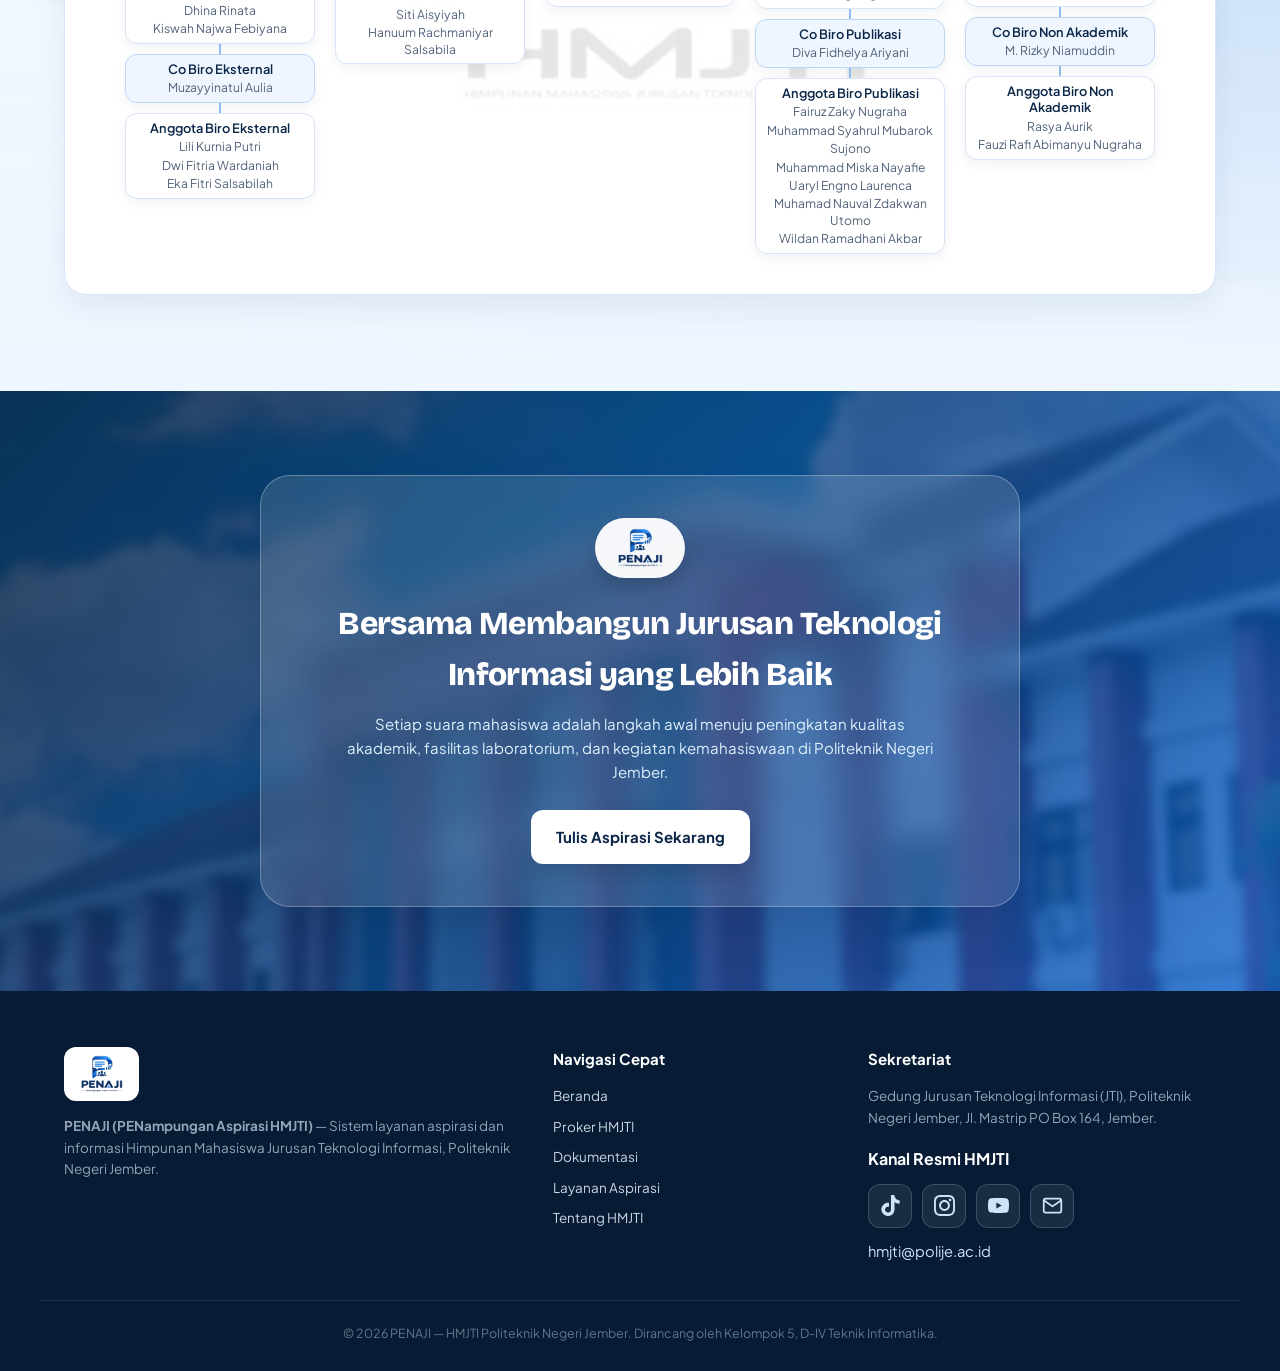
==== commit 9190c355: "Update index.html" ====
--- a/index.html
+++ b/index.html
@@ -48,7 +48,7 @@
       <div class="container hero-grid">
         <div class="hero-left" id="heroLeft">
           <span class="pill reveal"><i class="pulse"></i>Platform Resmi Aspirasi Mahasiswa HMJTI Polije</span>
-          <h1 class="reveal">Suarakan Aspirasimu, Wujudkan Perubahan Nyata Bagi <em>HMJTI Polije</em></h1>
+          <h1 class="reveal">Suarakan Aspirasimu, Wujudkan Perubahan Nyata di <em>JTI Polije</em></h1>
           <p class="lead reveal"><strong>PENAJI (PENampungan Aspirasi HMJTI)</strong> adalah portal resmi Himpunan
             Mahasiswa Jurusan Teknologi Informasi Politeknik Negeri Jember untuk menampung saran, kritik, dan usulan
             secara terstruktur.</p>
@@ -270,9 +270,10 @@
           <div class="cta-logo-pill">
             <img src="assets/logo-penaji.png" alt="Logo PENAJI" />
           </div>
-          <h2>Bersama Membangun Himpunan Jurusan Teknologi Informasi Yang Lebih Baik</h2>
-         <p>
-            Setiap suara mahasiswa adalah langkah awal menuju peningkatan kualitas Himpunan Jurusan Teknologi Informasi yang lebih baik.
+          <h2>Bersama Membangun Jurusan Teknologi Informasi yang Lebih Baik</h2>
+          <p>
+            Setiap suara mahasiswa adalah langkah awal menuju peningkatan kualitas akademik, fasilitas laboratorium, dan
+            kegiatan kemahasiswaan di Politeknik Negeri Jember.
           </p>
           <div class="cta-banner-buttons">
             <a href="#aspirasi" class="btn btn-white btn-lg">Tulis Aspirasi Sekarang</a>
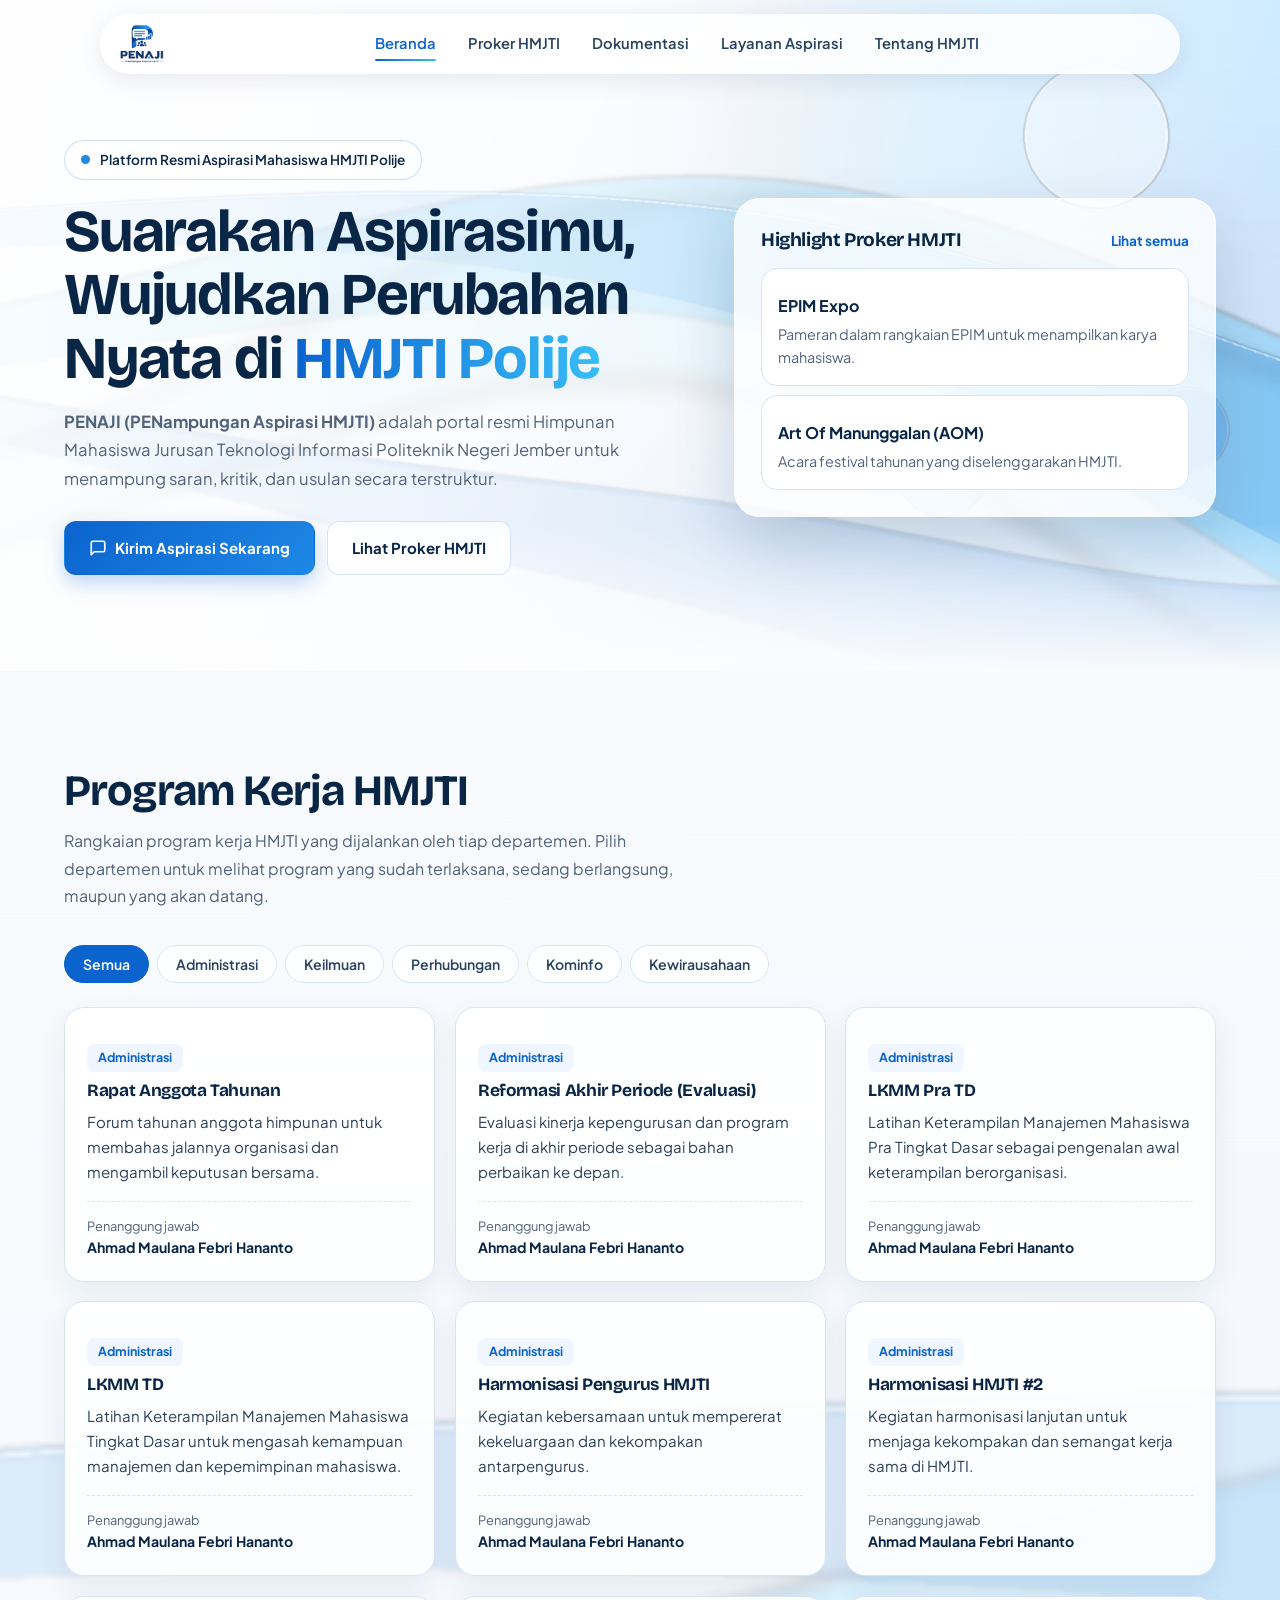
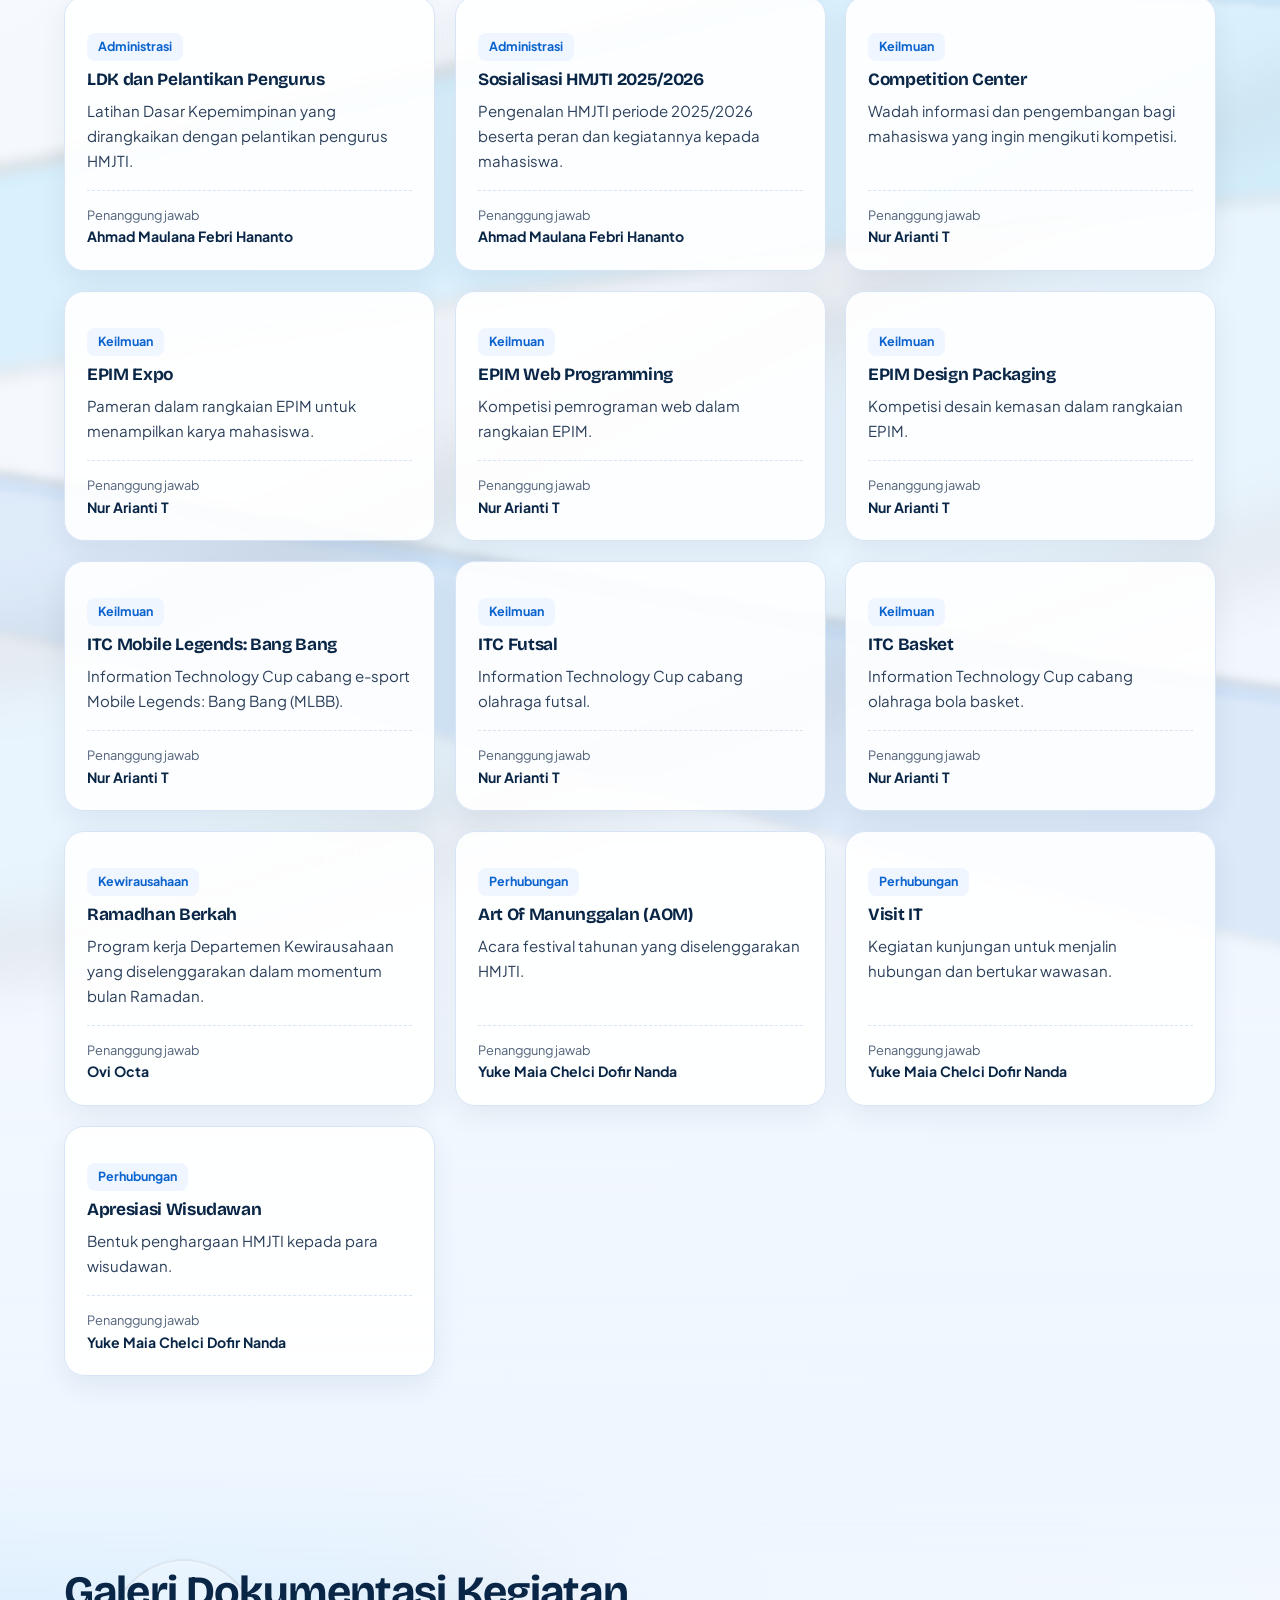
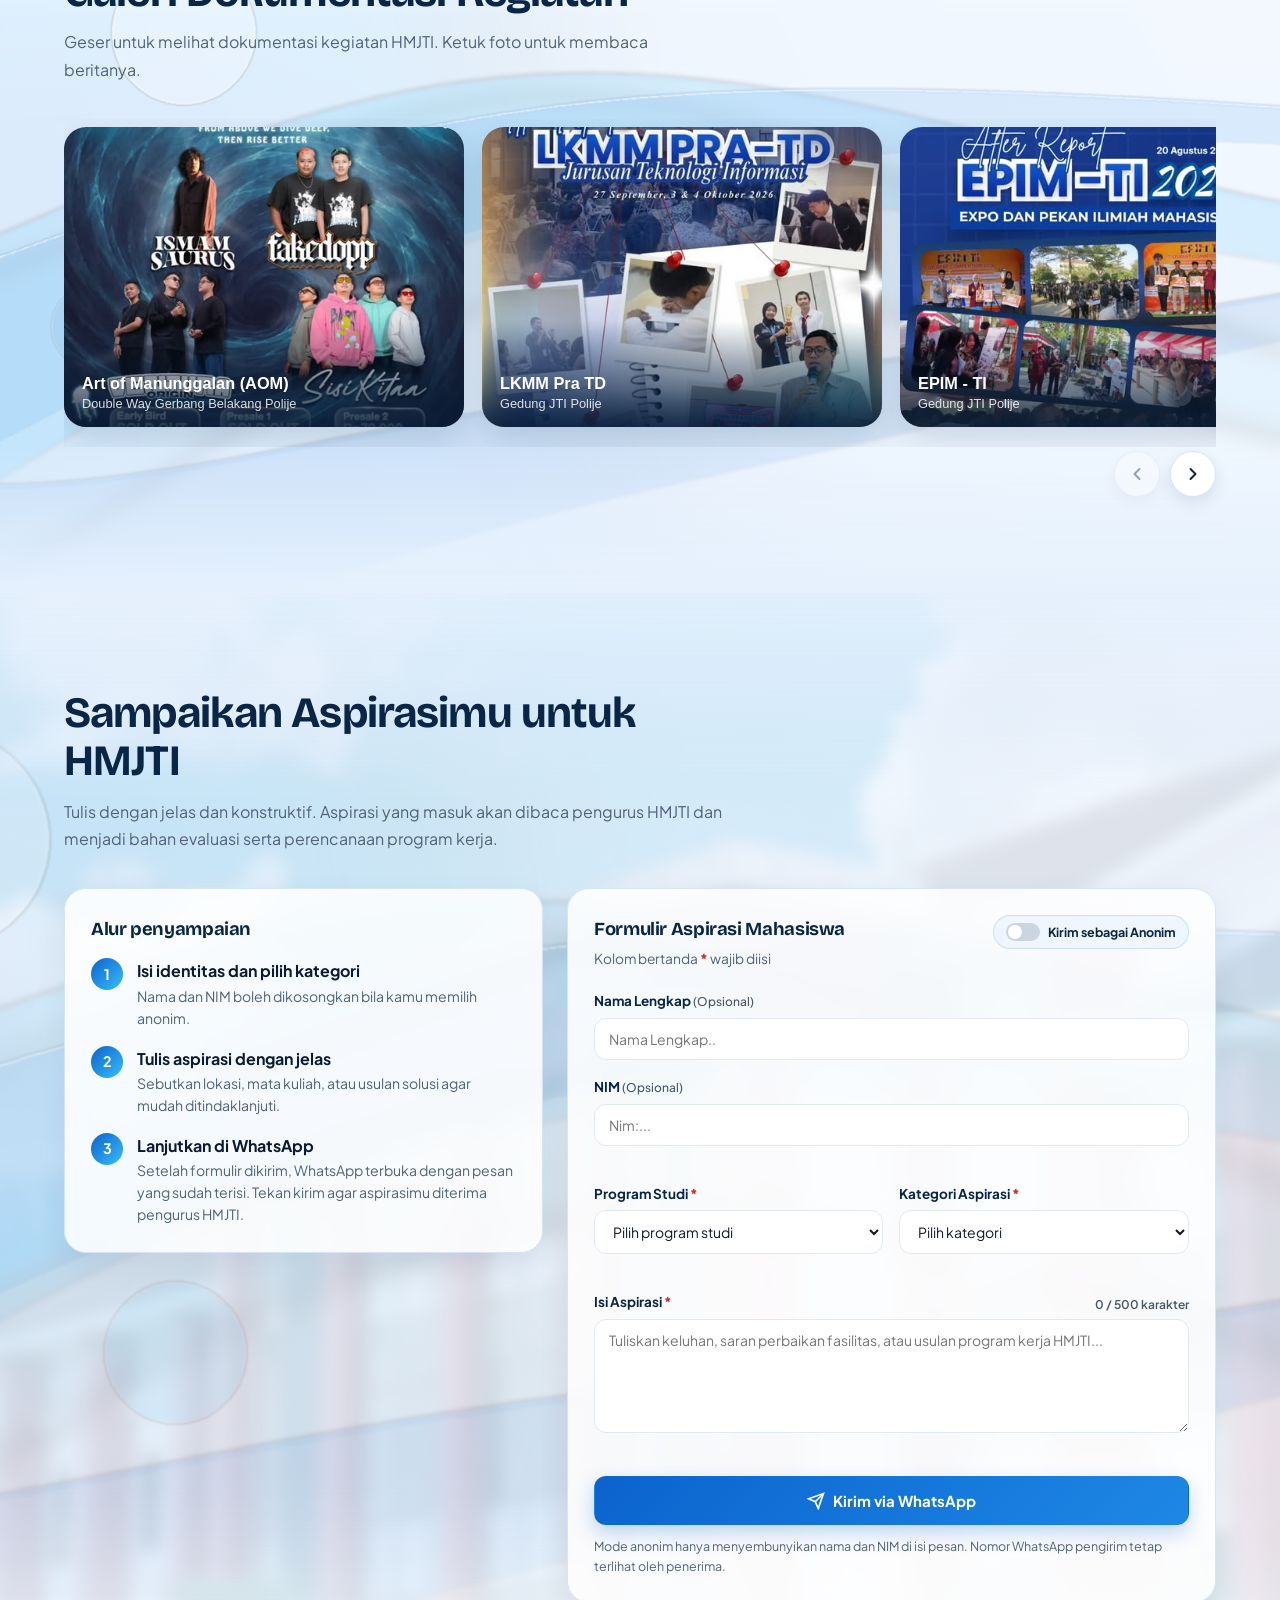
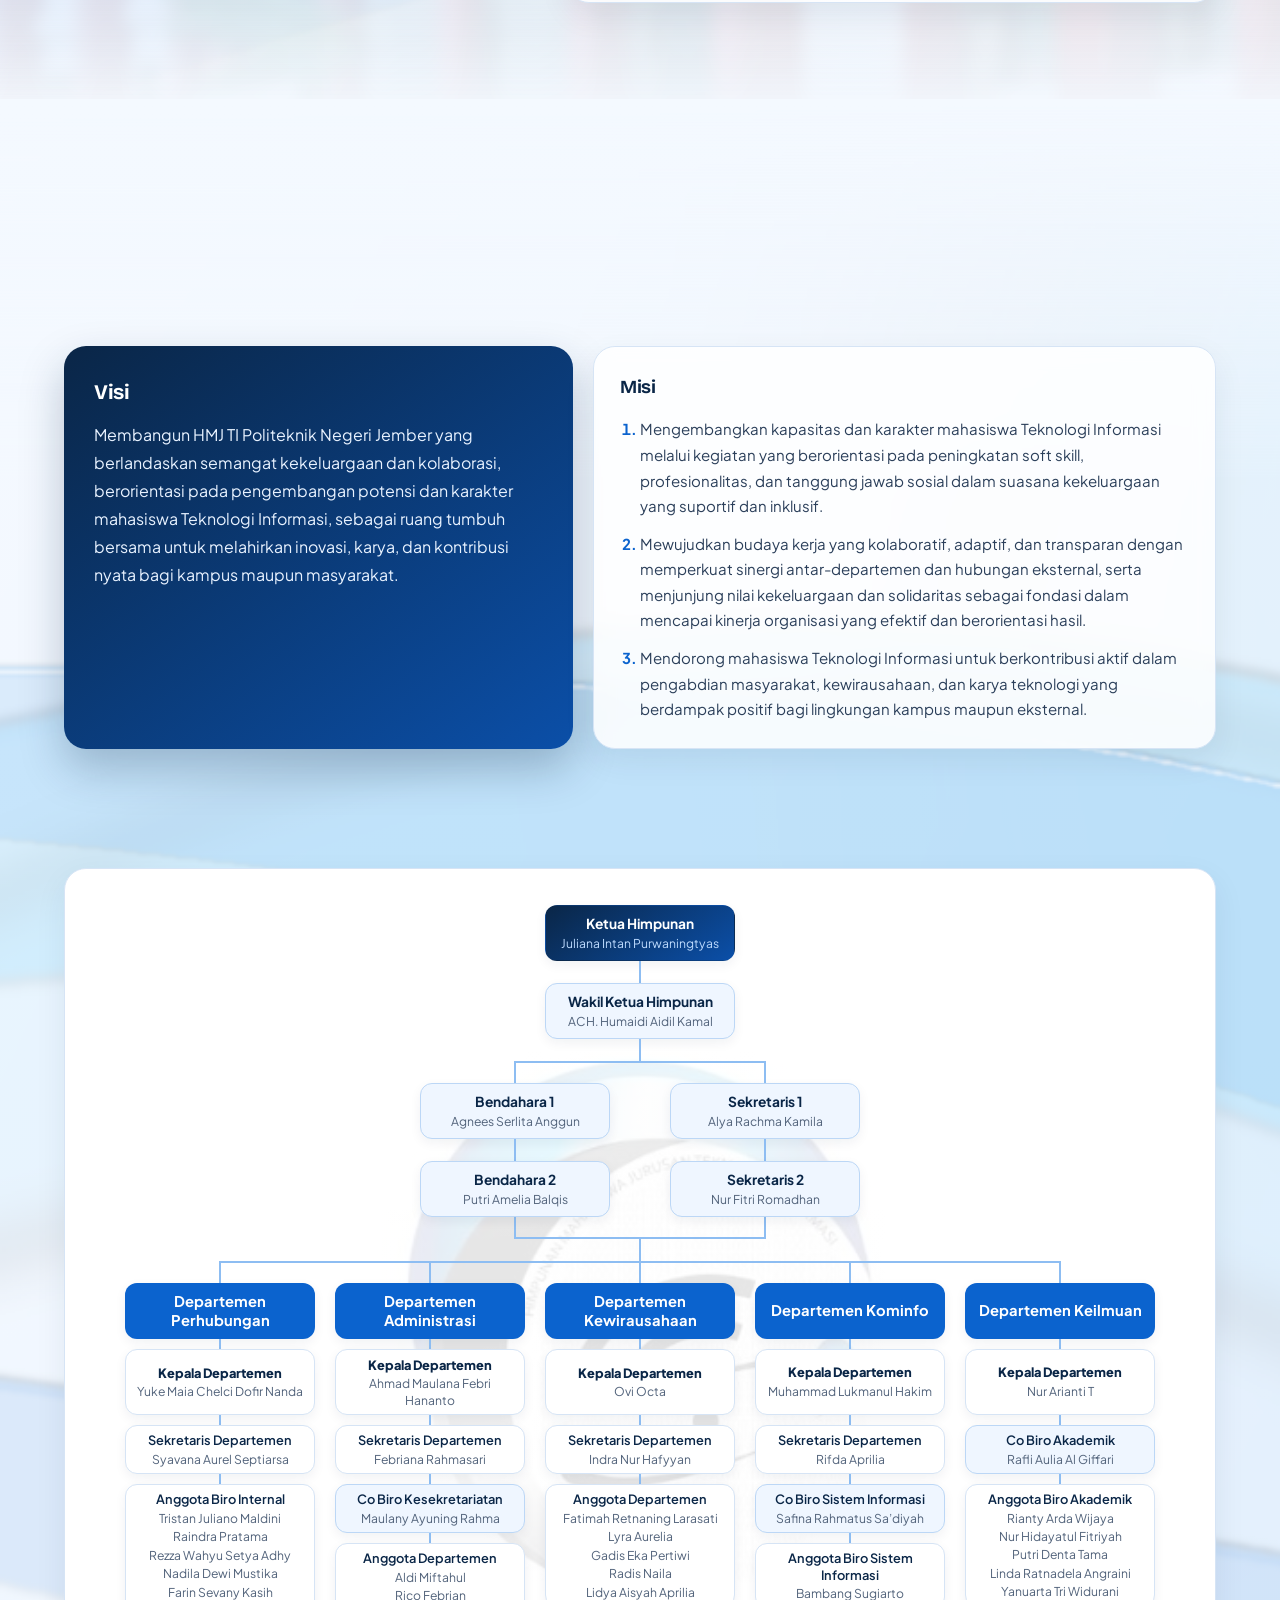
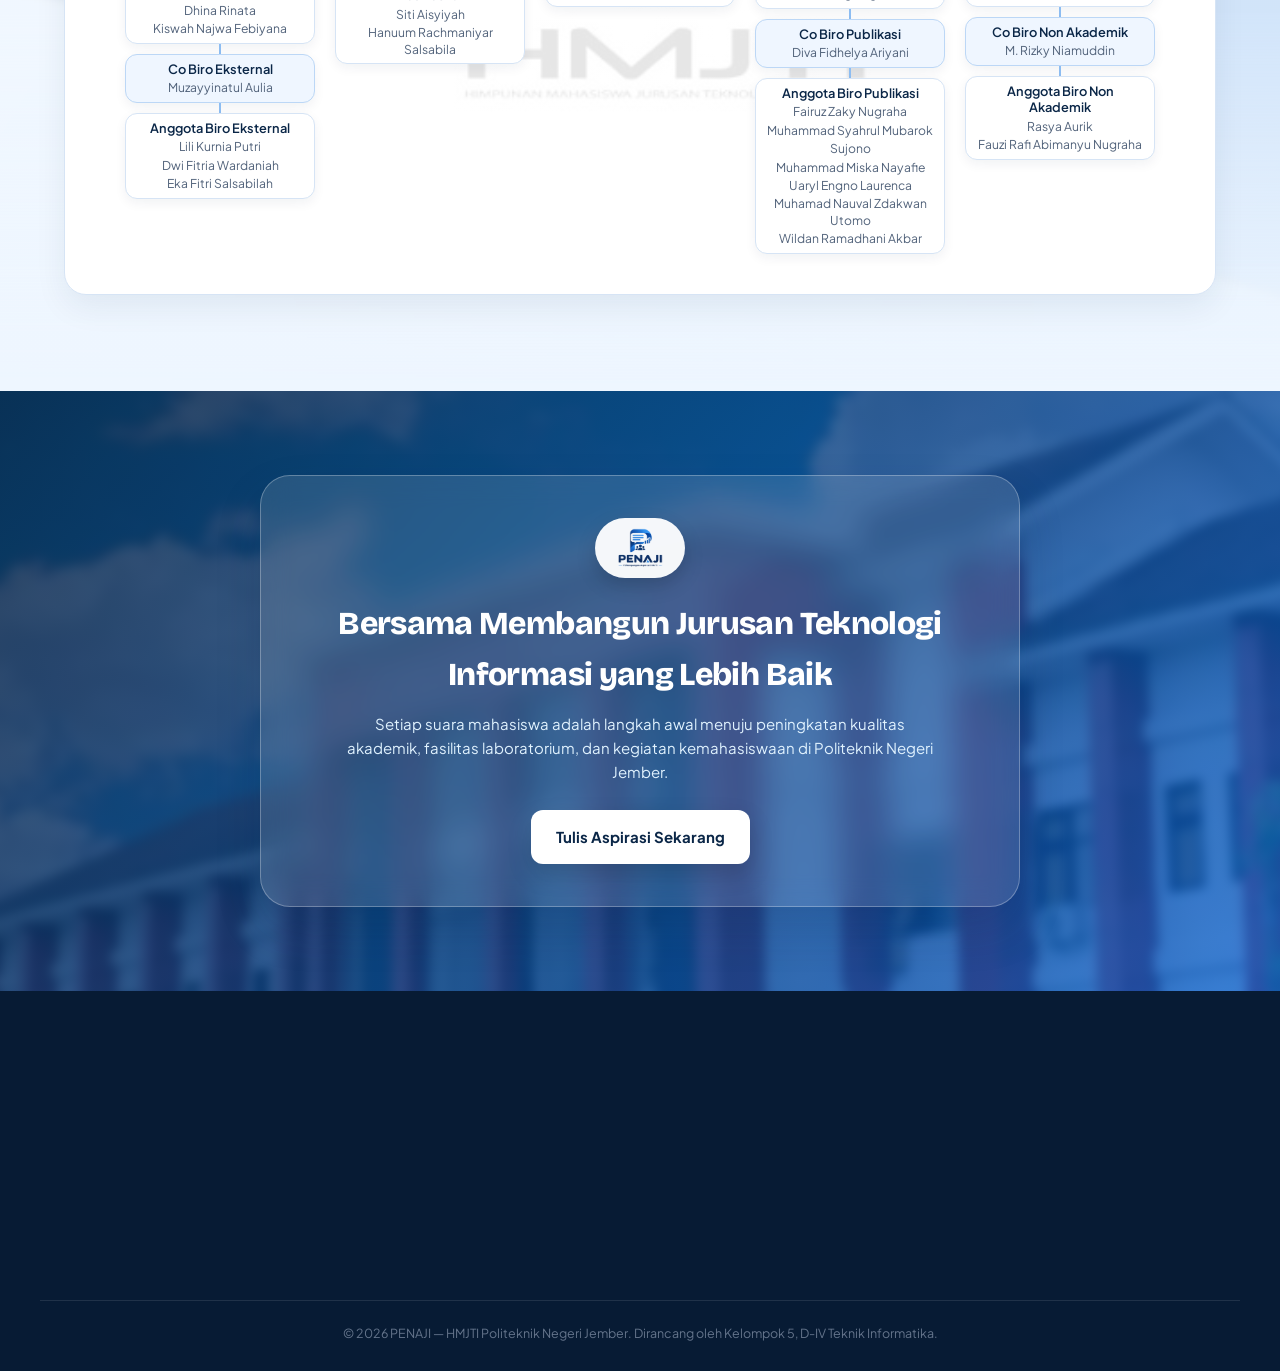
==== commit f171353b: "Update index.html" ====
--- a/index.html
+++ b/index.html
@@ -48,7 +48,7 @@
       <div class="container hero-grid">
         <div class="hero-left" id="heroLeft">
           <span class="pill reveal"><i class="pulse"></i>Platform Resmi Aspirasi Mahasiswa HMJTI Polije</span>
-          <h1 class="reveal">Suarakan Aspirasimu, Wujudkan Perubahan Nyata di <em>JTI Polije</em></h1>
+          <h1 class="reveal">Suarakan Aspirasimu, Wujudkan Perubahan Nyata di <em>HMJTI Polije</em></h1>
           <p class="lead reveal"><strong>PENAJI (PENampungan Aspirasi HMJTI)</strong> adalah portal resmi Himpunan
             Mahasiswa Jurusan Teknologi Informasi Politeknik Negeri Jember untuk menampung saran, kritik, dan usulan
             secara terstruktur.</p>
